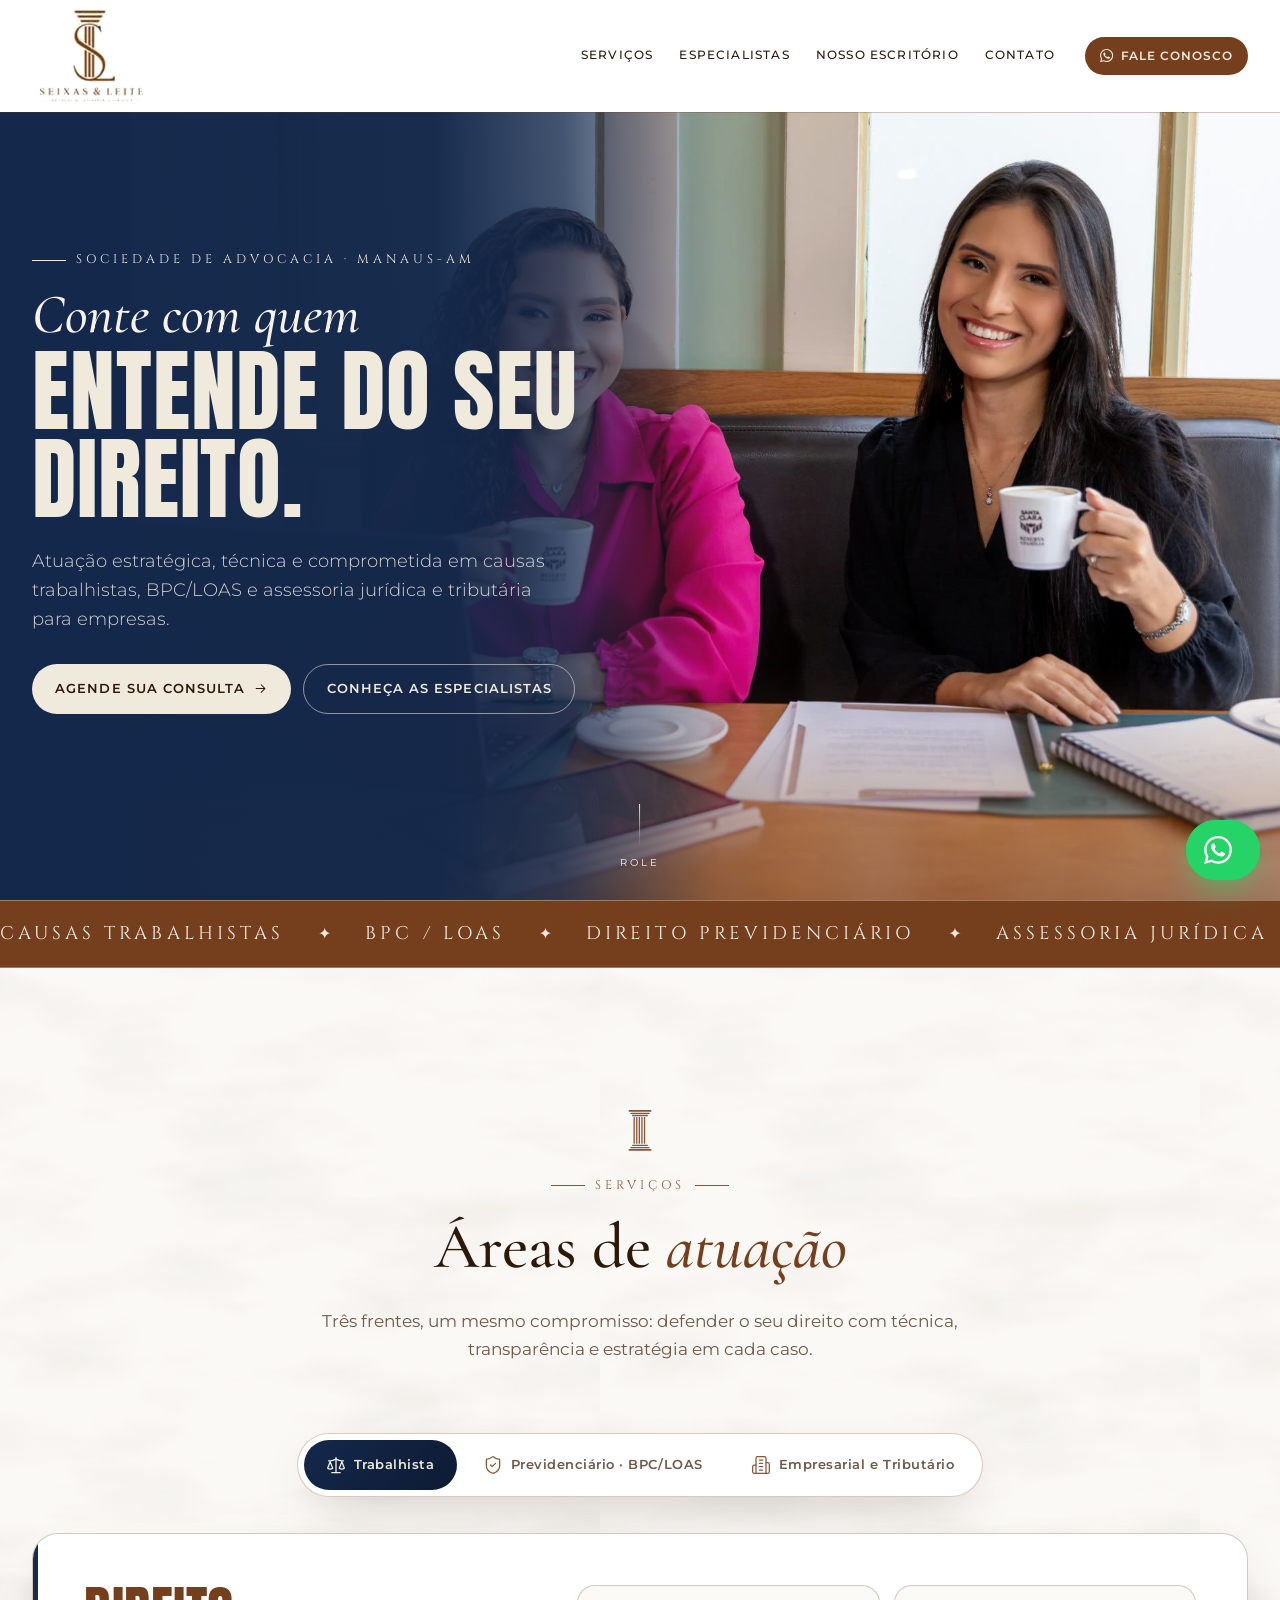
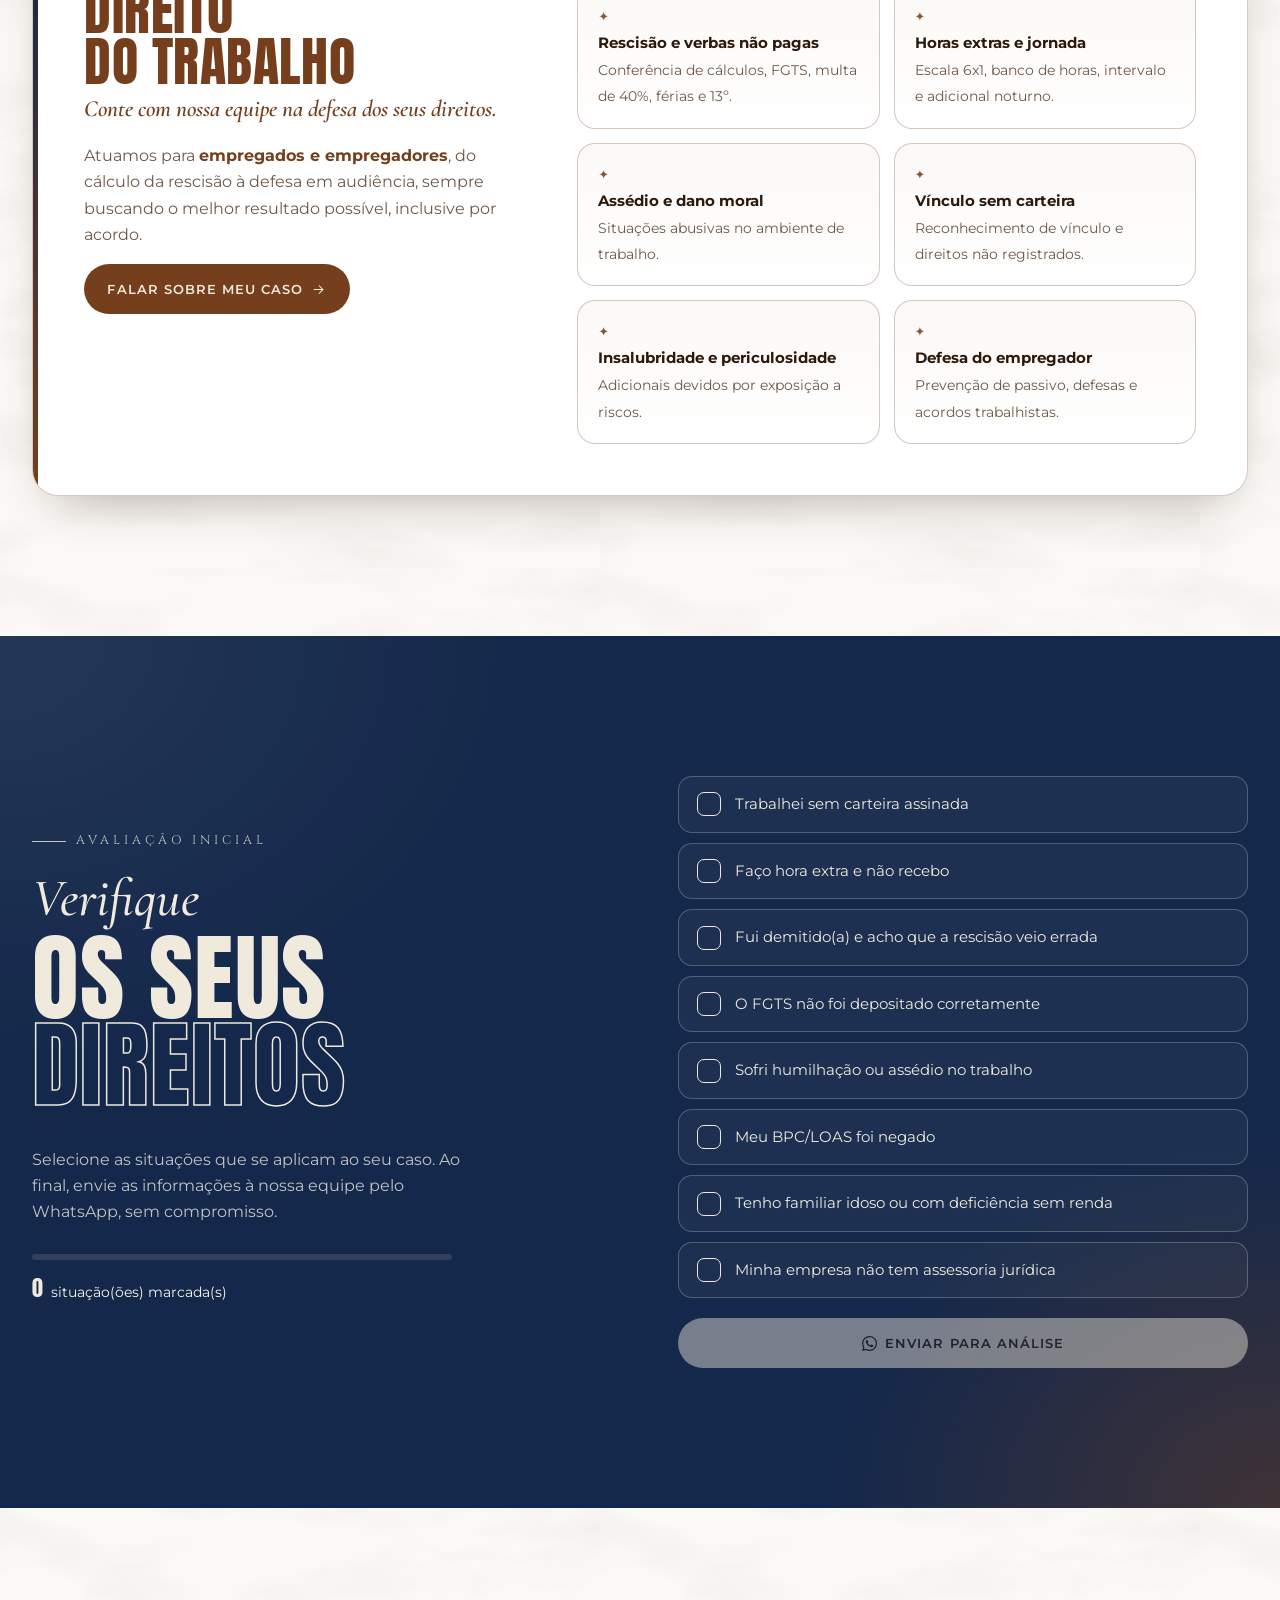
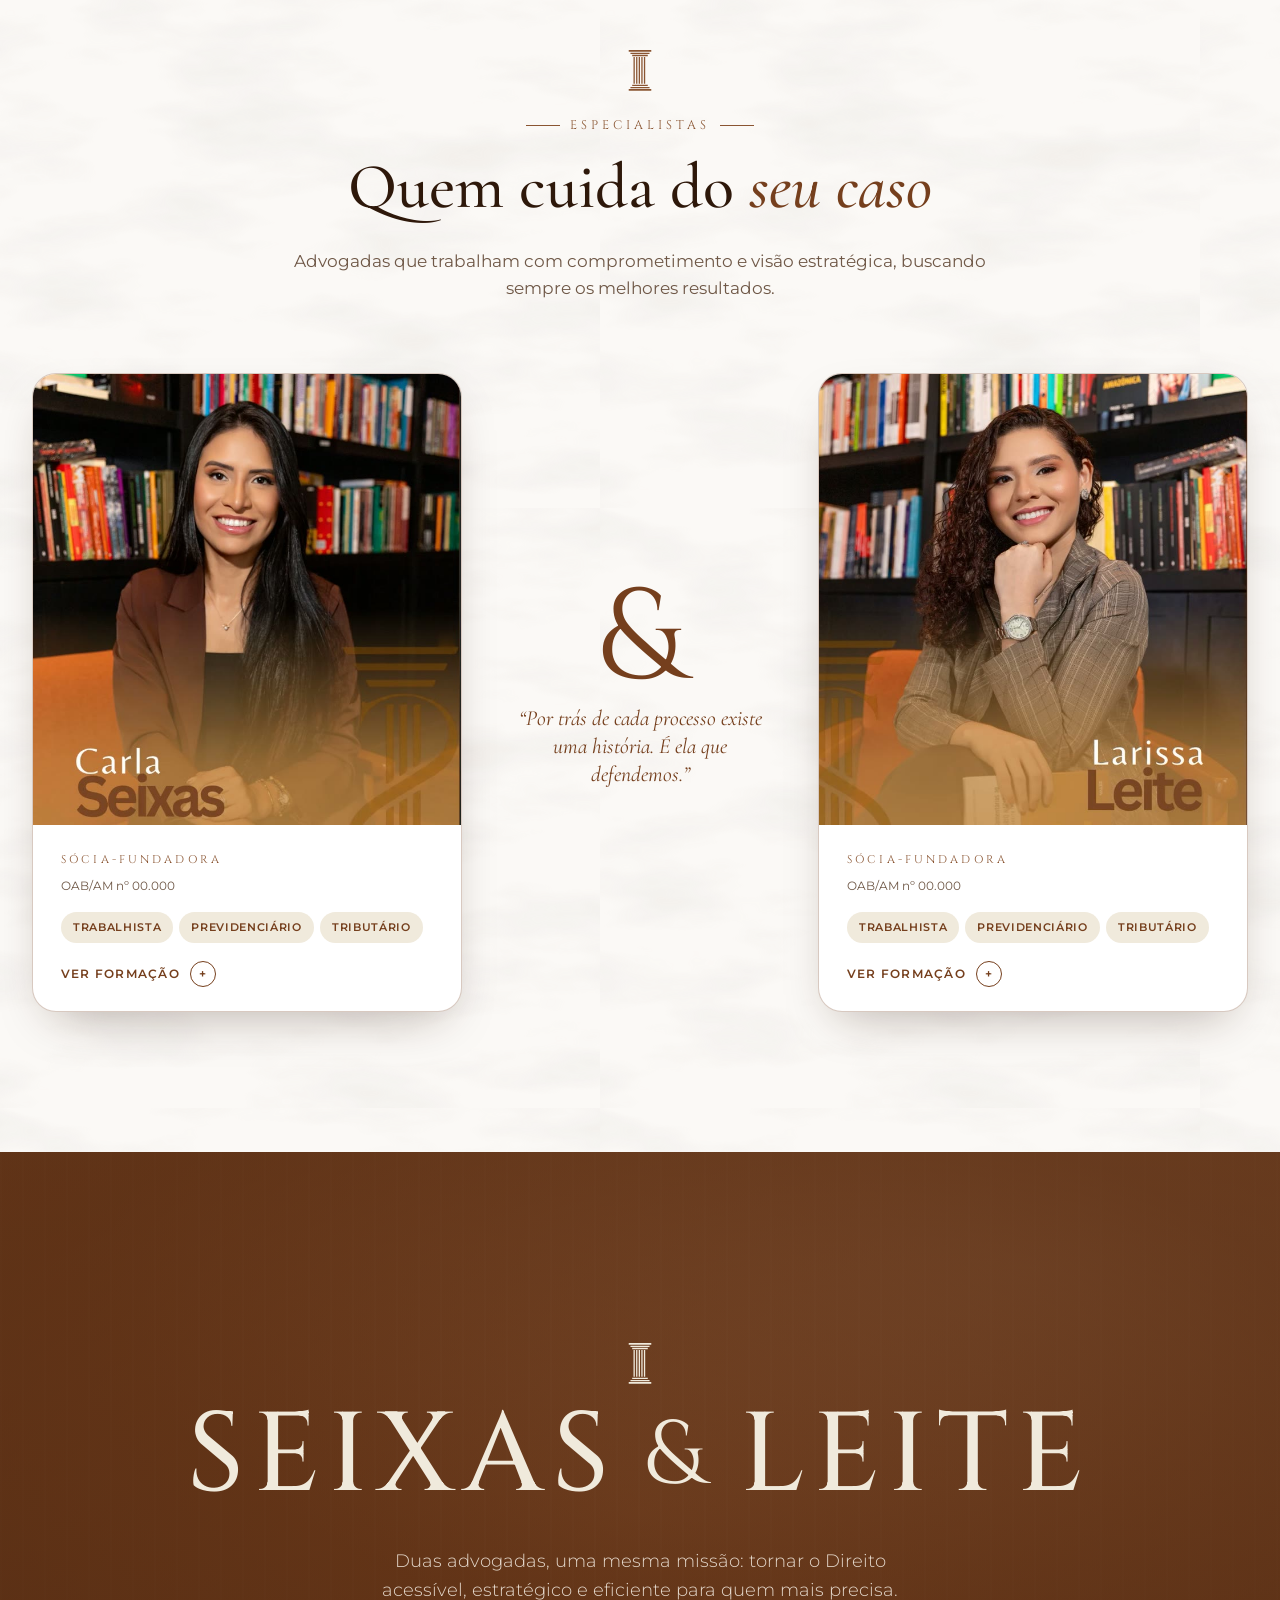
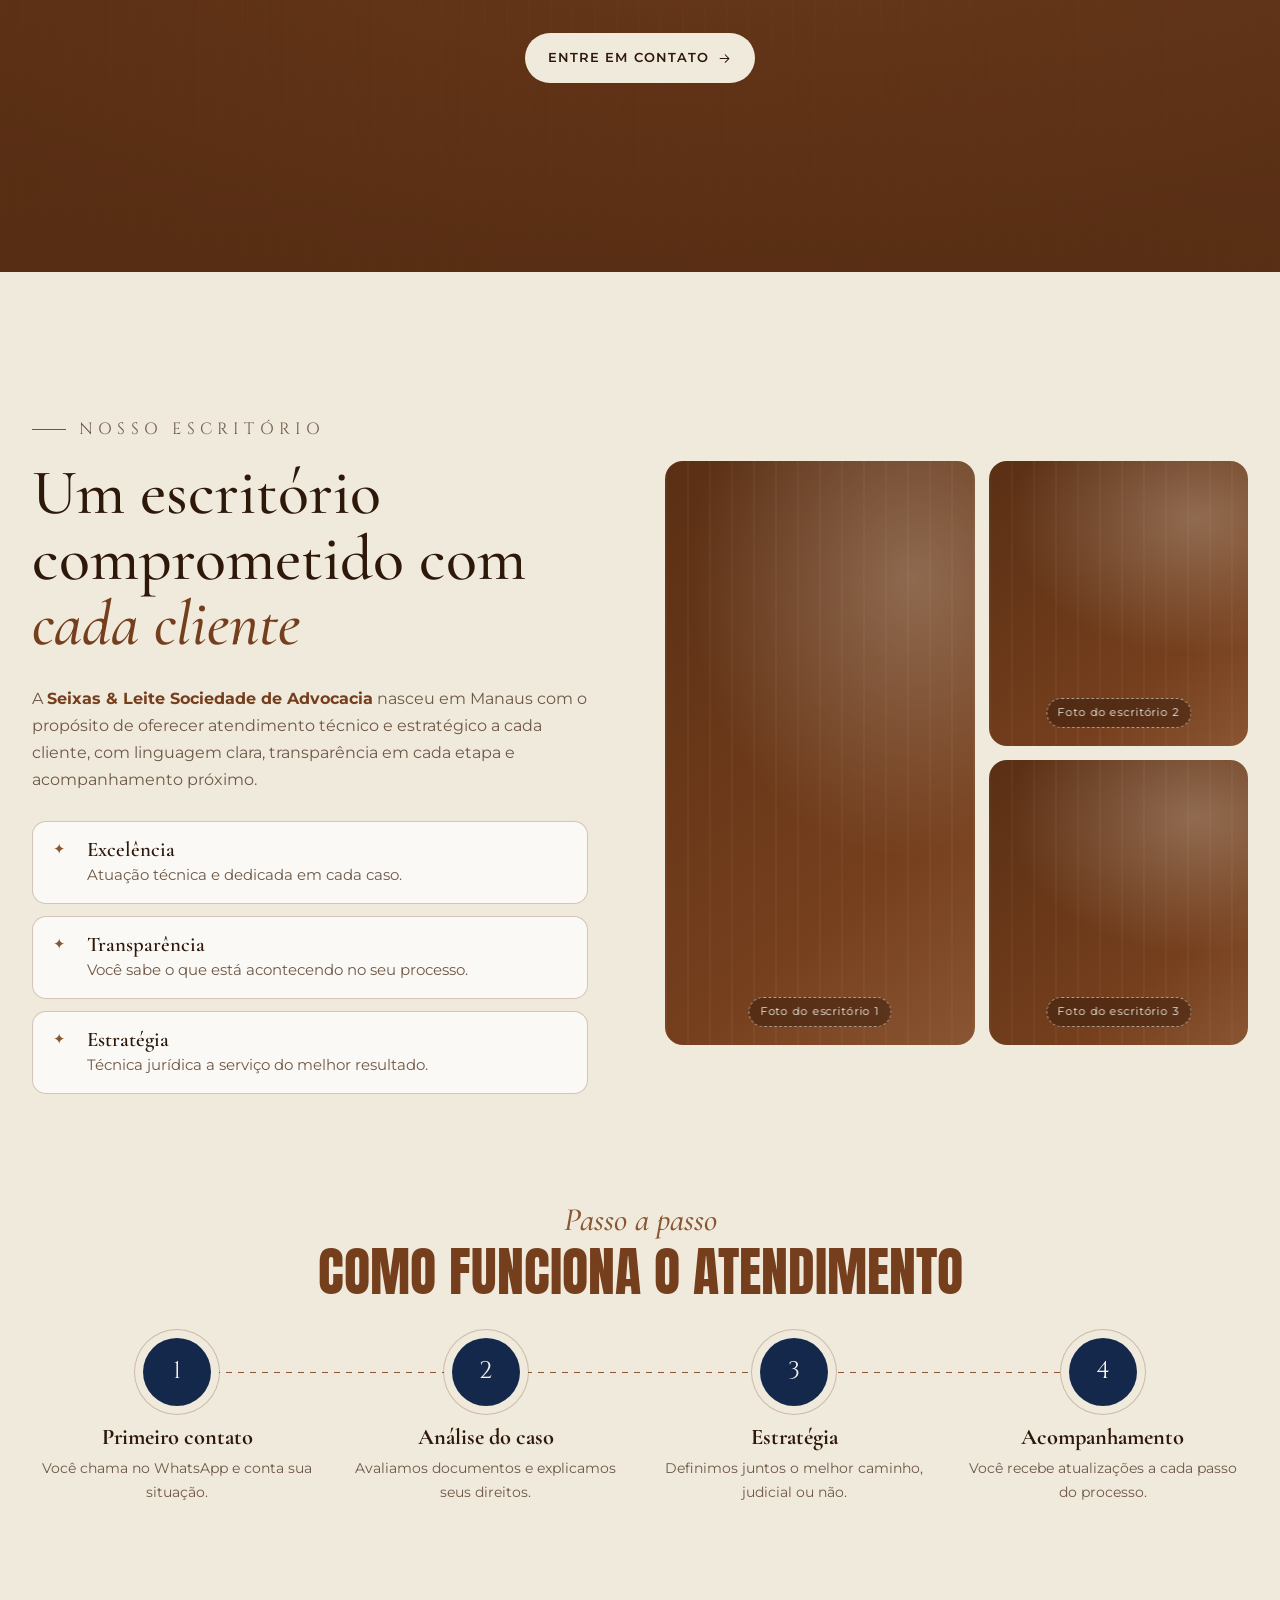
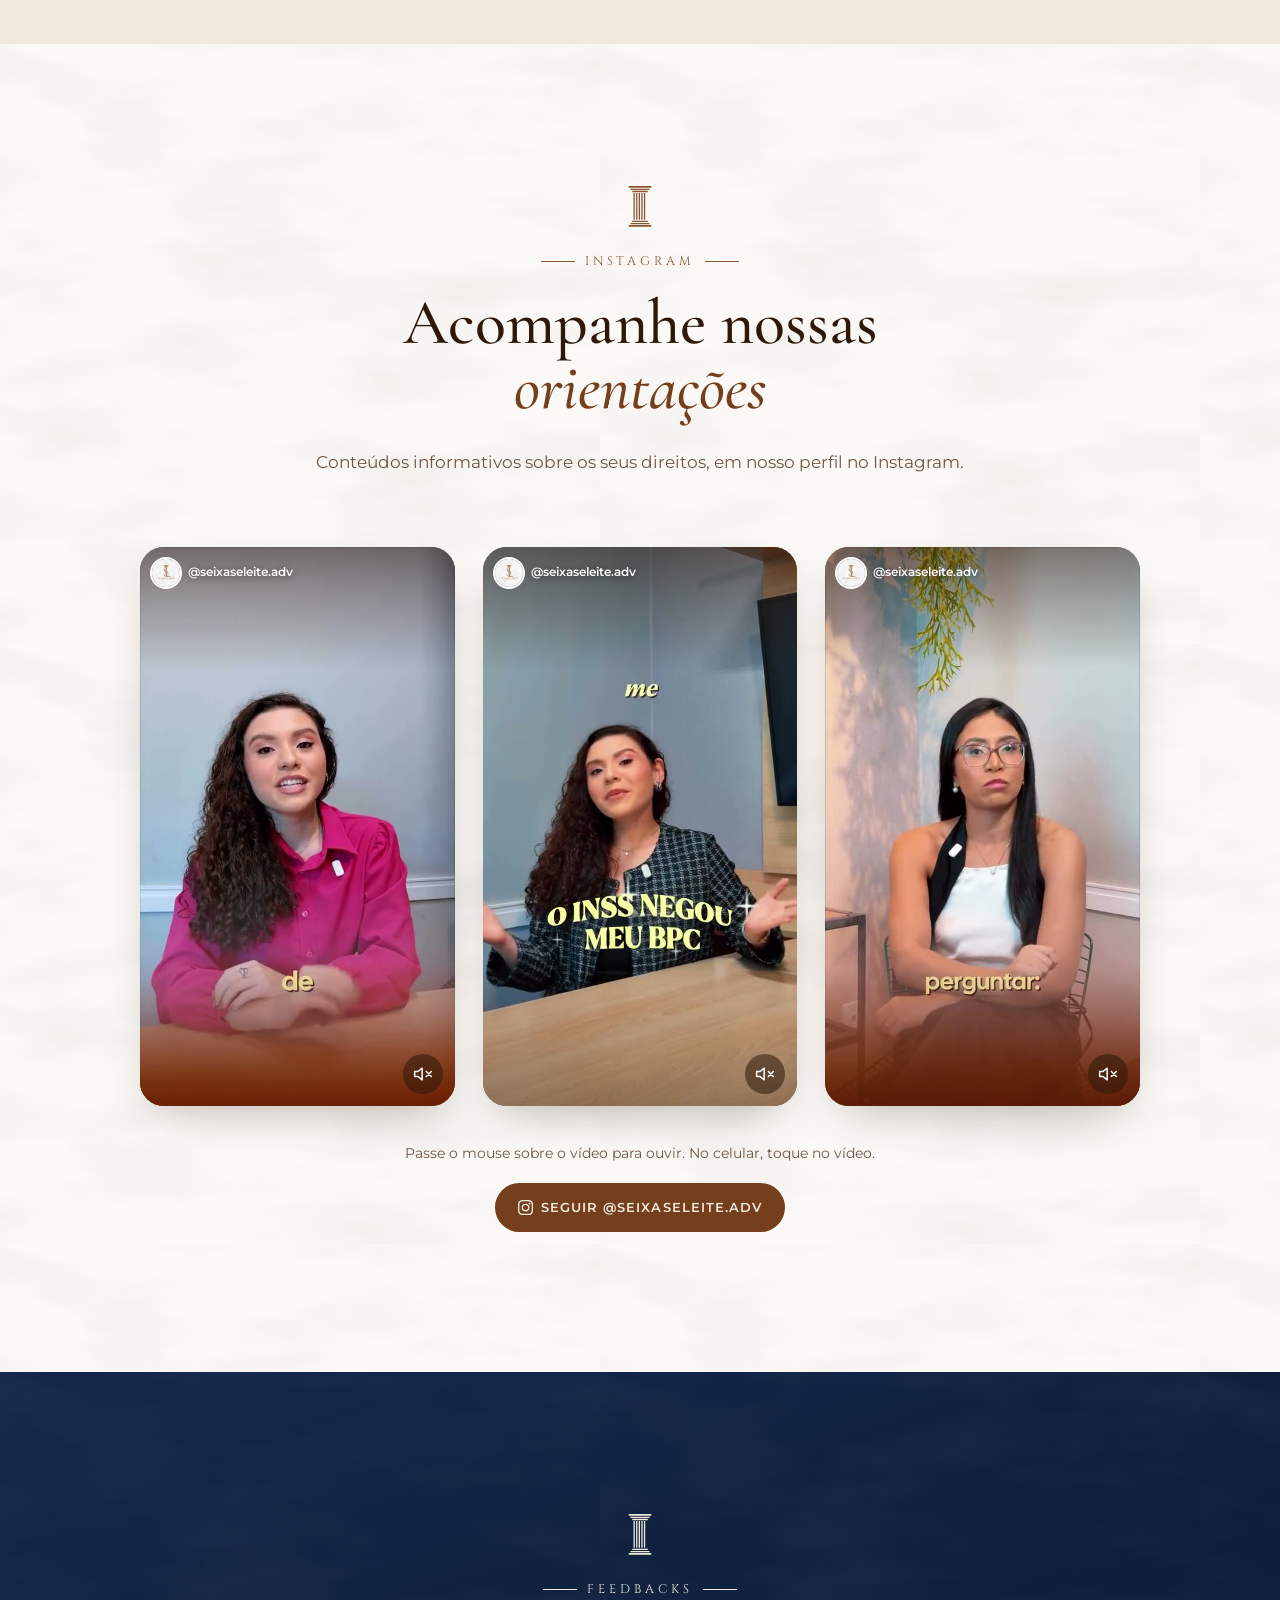
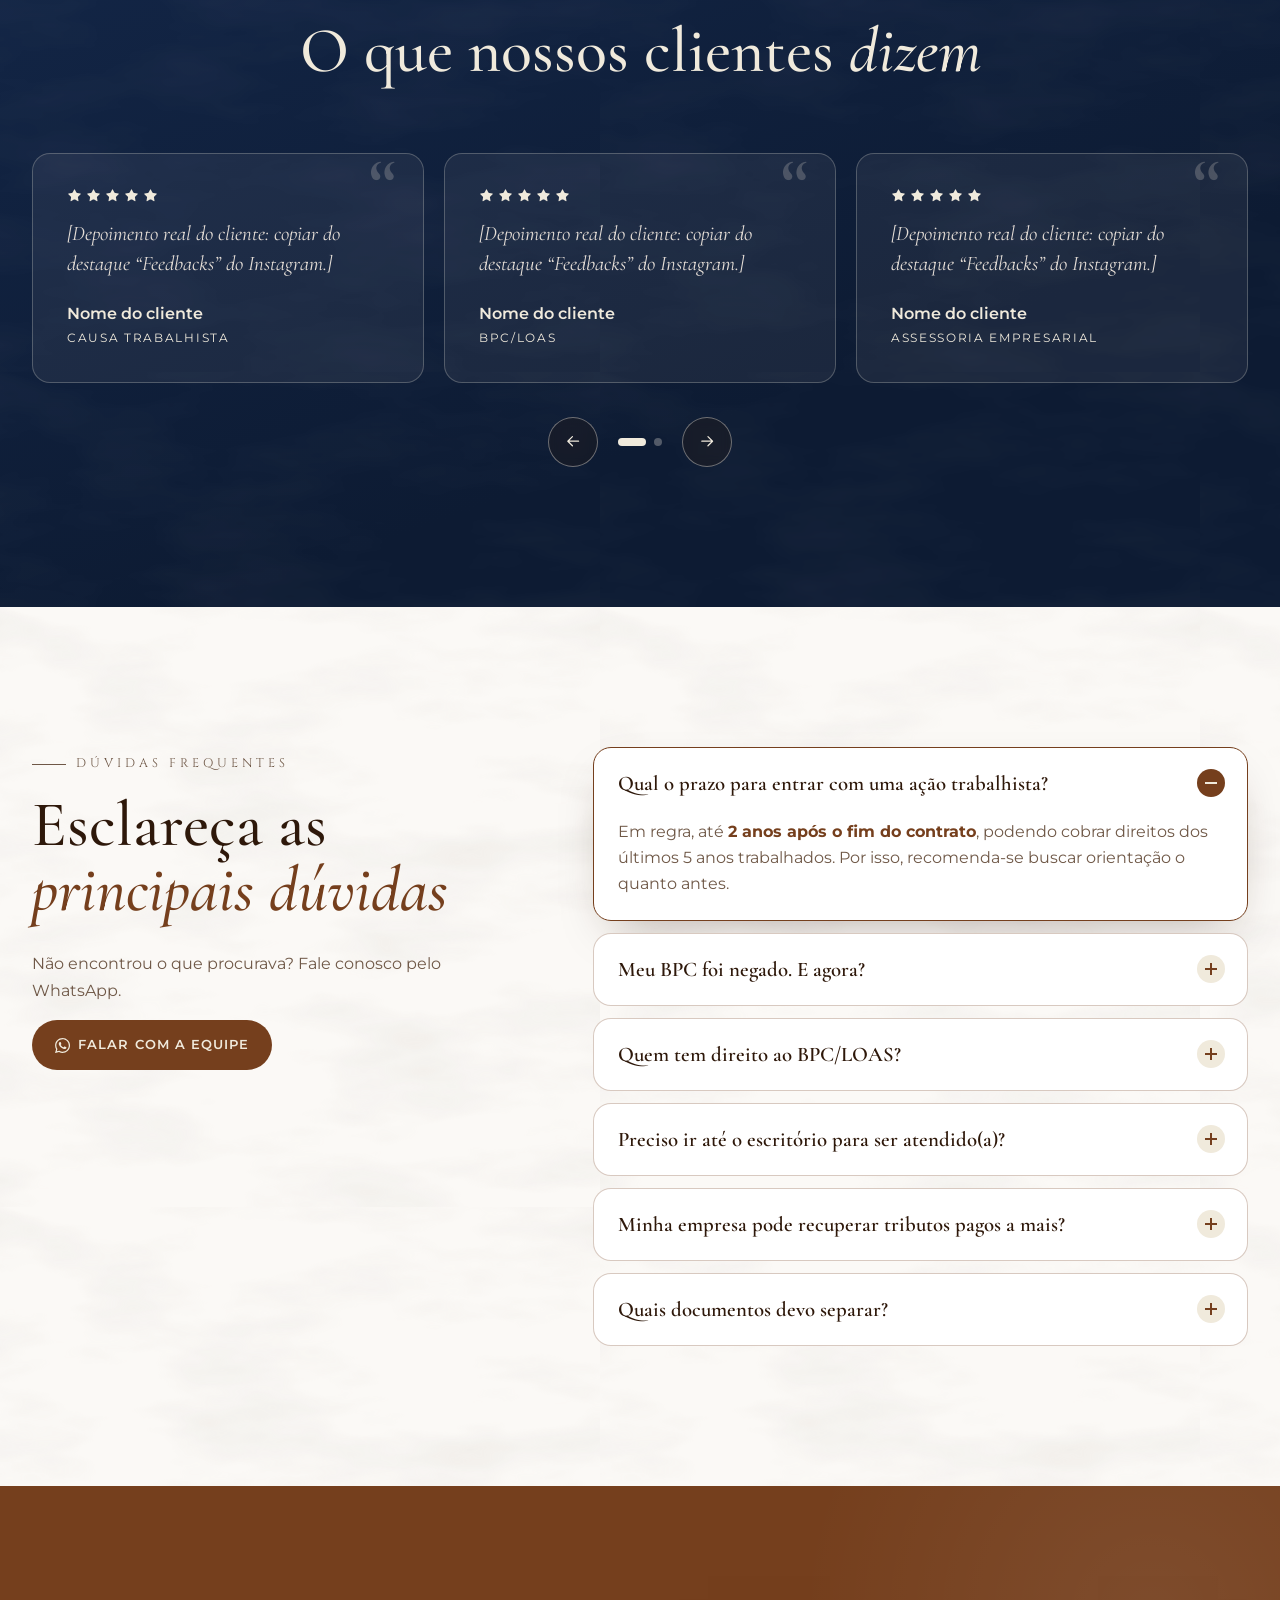
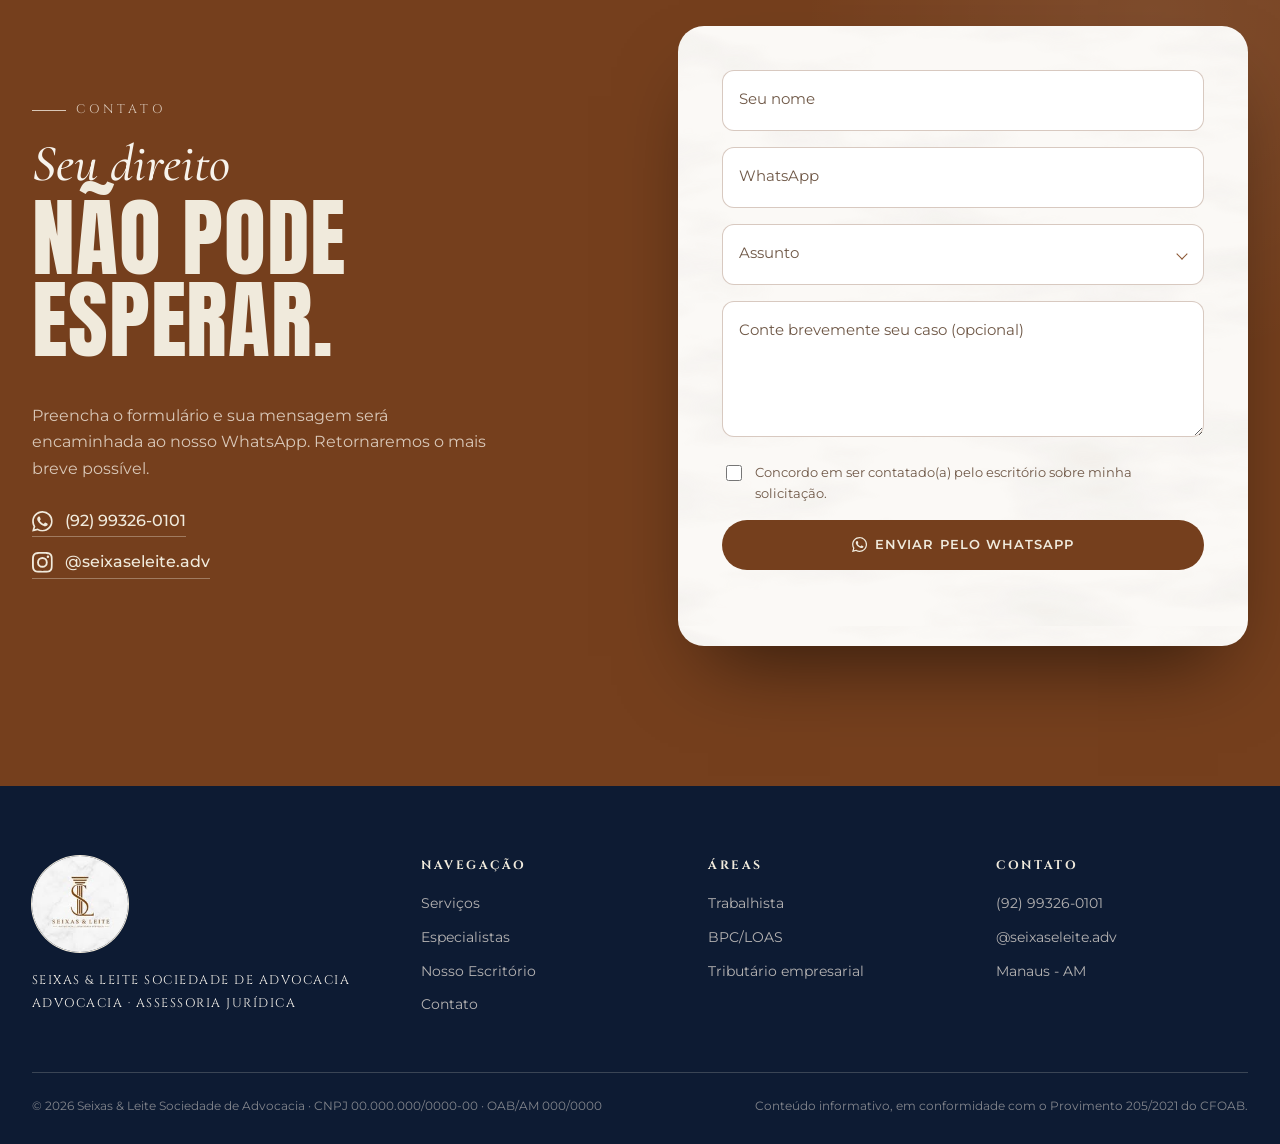
==== index.html @ db057332 "Troca termos de atendimento humanizado por foco estratégico Co-Authored-By: Claude Opus 5.5 <noreply" ====
<!doctype html>
<html lang="pt-BR">
<head>
  <meta charset="utf-8">
  <meta name="viewport" content="width=device-width, initial-scale=1">
  <title>Seixas &amp; Leite | Sociedade de Advocacia em Manaus</title>
  <meta name="description" content="Seixas & Leite Sociedade de Advocacia, em Manaus-AM. Causas trabalhistas, BPC/LOAS (Direito Previdenciário) e assessoria jurídica e tributária para empresas.">
  <meta name="theme-color" content="#14284B">
  <link rel="icon" href="assets/img/logo.png">

  <meta property="og:title" content="Seixas & Leite | Sociedade de Advocacia">
  <meta property="og:description" content="Conte com quem entende do seu direito. Trabalhista, BPC/LOAS e Tributário empresarial em Manaus-AM.">
  <meta property="og:image" content="assets/img/logo.png">

  <link rel="preconnect" href="https://fonts.googleapis.com">
  <link rel="preconnect" href="https://fonts.gstatic.com" crossorigin>
  <link href="https://fonts.googleapis.com/css2?family=Anton&family=Cinzel:wght@400;500;600;700&family=Cormorant+Garamond:ital,wght@0,400;0,500;0,600;0,700;1,500&family=Montserrat:wght@300;400;500;600;700&display=swap" rel="stylesheet">
  <link rel="stylesheet" href="css/style.css?v=20261108j">
</head>
<body>


  <!-- Coluna clássica reutilizável (ornamento da marca) -->
  <svg width="0" height="0" style="position:absolute" aria-hidden="true">
    <symbol id="column" viewBox="0 0 60 100">
      <path fill="currentColor" d="M4 4h52v4H4zM8 10h44v3H8zM12 15h36v3H12zM15 20h3v62h-3zM21 20h3v62h-3zM27 20h3v62h-3zM33 20h3v62h-3zM39 20h3v62h-3zM12 84h36v3H12zM8 89h44v3H8zM4 94h52v4H4z"/>
    </symbol>
    <symbol id="ico-wpp" viewBox="0 0 24 24">
      <path fill="currentColor" d="M17.47 14.38c-.3-.15-1.76-.87-2.03-.97-.27-.1-.47-.15-.67.15-.2.3-.77.97-.94 1.17-.17.2-.35.22-.64.07-.3-.15-1.25-.46-2.39-1.47-.88-.79-1.48-1.76-1.65-2.06-.17-.3-.02-.46.13-.6.13-.13.3-.35.45-.52.15-.17.2-.3.3-.5.1-.2.05-.37-.03-.52-.07-.15-.67-1.61-.92-2.2-.24-.58-.49-.5-.67-.51h-.57c-.2 0-.52.07-.79.37-.27.3-1.04 1.02-1.04 2.48s1.07 2.88 1.21 3.08c.15.2 2.1 3.2 5.08 4.49.71.31 1.26.49 1.69.62.71.23 1.36.2 1.87.12.57-.08 1.76-.72 2.01-1.41.25-.7.25-1.29.17-1.41-.07-.13-.27-.2-.57-.35zM12.04 21.8h-.01a9.87 9.87 0 0 1-5.03-1.38l-.36-.21-3.74.98 1-3.65-.24-.37a9.86 9.86 0 0 1-1.51-5.26c0-5.45 4.44-9.88 9.9-9.88 2.64 0 5.12 1.03 6.99 2.9a9.82 9.82 0 0 1 2.89 6.99c0 5.45-4.44 9.88-9.89 9.88zm8.41-18.3A11.81 11.81 0 0 0 12.04 0C5.5 0 .16 5.34.16 11.9c0 2.1.55 4.14 1.59 5.95L.06 24l6.3-1.65a11.88 11.88 0 0 0 5.68 1.45h.01c6.55 0 11.89-5.34 11.89-11.9 0-3.18-1.24-6.17-3.49-8.41z"/>
    </symbol>
    <symbol id="ico-ig" viewBox="0 0 24 24">
      <path fill="currentColor" d="M12 2.16c3.2 0 3.58.01 4.85.07 1.17.05 1.8.25 2.23.41.56.22.96.48 1.38.9.42.42.68.82.9 1.38.16.42.36 1.06.41 2.23.06 1.27.07 1.65.07 4.85s-.01 3.58-.07 4.85c-.05 1.17-.25 1.8-.41 2.23-.22.56-.48.96-.9 1.38-.42.42-.82.68-1.38.9-.42.16-1.06.36-2.23.41-1.27.06-1.65.07-4.85.07s-3.58-.01-4.85-.07c-1.17-.05-1.8-.25-2.23-.41a3.72 3.72 0 0 1-1.38-.9 3.72 3.72 0 0 1-.9-1.38c-.16-.42-.36-1.06-.41-2.23C2.17 15.58 2.16 15.2 2.16 12s.01-3.58.07-4.85c.05-1.17.25-1.8.41-2.23.22-.56.48-.96.9-1.38.42-.42.82-.68 1.38-.9.42-.16 1.06-.36 2.23-.41C8.42 2.17 8.8 2.16 12 2.16M12 0C8.74 0 8.33.01 7.05.07 5.78.13 4.9.33 4.14.63c-.79.3-1.46.72-2.13 1.38A5.88 5.88 0 0 0 .63 4.14C.33 4.9.13 5.78.07 7.05.01 8.33 0 8.74 0 12s.01 3.67.07 4.95c.06 1.27.26 2.15.56 2.91.3.79.72 1.46 1.38 2.13a5.88 5.88 0 0 0 2.13 1.38c.76.3 1.64.5 2.91.56C8.33 23.99 8.74 24 12 24s3.67-.01 4.95-.07c1.27-.06 2.15-.26 2.91-.56a5.88 5.88 0 0 0 2.13-1.38 5.88 5.88 0 0 0 1.38-2.13c.3-.76.5-1.64.56-2.91.06-1.28.07-1.69.07-4.95s-.01-3.67-.07-4.95c-.06-1.27-.26-2.15-.56-2.91a5.88 5.88 0 0 0-1.38-2.13A5.88 5.88 0 0 0 19.86.63C19.1.33 18.22.13 16.95.07 15.67.01 15.26 0 12 0zm0 5.84a6.16 6.16 0 1 0 0 12.32 6.16 6.16 0 0 0 0-12.32zM12 16a4 4 0 1 1 0-8 4 4 0 0 1 0 8zm6.4-11.85a1.44 1.44 0 1 0 0 2.88 1.44 1.44 0 0 0 0-2.88z"/>
    </symbol>
    <symbol id="ico-arrow" viewBox="0 0 24 24">
      <path fill="none" stroke="currentColor" stroke-width="1.6" stroke-linecap="round" stroke-linejoin="round" d="M5 12h14M13 6l6 6-6 6"/>
    </symbol>
    <!-- Ícones de linha (traço fino, mesma família) -->
    <symbol id="ico-scale" viewBox="0 0 24 24">
      <g fill="none" stroke="currentColor" stroke-width="1.5" stroke-linecap="round" stroke-linejoin="round">
        <path d="m16 16 3-8 3 8c-.87.65-1.92 1-3 1s-2.13-.35-3-1Z"/><path d="m2 16 3-8 3 8c-.87.65-1.92 1-3 1s-2.13-.35-3-1Z"/><path d="M7 21h10M12 3v18M3 7h2c2 0 5-1 7-2 2 1 5 2 7 2h2"/>
      </g>
    </symbol>
    <symbol id="ico-shield" viewBox="0 0 24 24">
      <g fill="none" stroke="currentColor" stroke-width="1.5" stroke-linecap="round" stroke-linejoin="round">
        <path d="M20 13c0 5-3.5 7.5-7.66 8.95a1 1 0 0 1-.67-.01C7.5 20.5 4 18 4 13V6a1 1 0 0 1 1-1c2 0 4.5-1.2 6.24-2.72a1.17 1.17 0 0 1 1.52 0C14.51 3.81 17 5 19 5a1 1 0 0 1 1 1z"/><path d="m9 12 2 2 4-4"/>
      </g>
    </symbol>
    <symbol id="ico-building" viewBox="0 0 24 24">
      <g fill="none" stroke="currentColor" stroke-width="1.5" stroke-linecap="round" stroke-linejoin="round">
        <path d="M6 22V4a2 2 0 0 1 2-2h8a2 2 0 0 1 2 2v18Z"/><path d="M6 12H4a2 2 0 0 0-2 2v6a2 2 0 0 0 2 2h2M18 9h2a2 2 0 0 1 2 2v9a2 2 0 0 1-2 2h-2M10 6h4M10 10h4M10 14h4M10 18h4"/>
      </g>
    </symbol>
    <symbol id="ico-pin" viewBox="0 0 24 24">
      <g fill="none" stroke="currentColor" stroke-width="1.5" stroke-linecap="round" stroke-linejoin="round">
        <path d="M20 10c0 5-5.54 10.19-7.4 11.8a1 1 0 0 1-1.2 0C9.54 20.19 4 15 4 10a8 8 0 0 1 16 0"/><circle cx="12" cy="10" r="3"/>
      </g>
    </symbol>
    <symbol id="ico-sound" viewBox="0 0 24 24">
      <g fill="none" stroke="currentColor" stroke-width="1.8" stroke-linecap="round" stroke-linejoin="round">
        <path d="M11 5 6 9H2v6h4l5 4z"/><path d="M15.5 8.5a5 5 0 0 1 0 7M19 5a10 10 0 0 1 0 14"/>
      </g>
    </symbol>
    <symbol id="ico-mute" viewBox="0 0 24 24">
      <g fill="none" stroke="currentColor" stroke-width="1.8" stroke-linecap="round" stroke-linejoin="round">
        <path d="M11 5 6 9H2v6h4l5 4z"/><path d="m22 9-6 6M16 9l6 6"/>
      </g>
    </symbol>
    <symbol id="ico-star" viewBox="0 0 24 24">
      <path fill="currentColor" d="M11.53 2.3a.53.53 0 0 1 .95 0l2.31 4.68a2.12 2.12 0 0 0 1.6 1.16l5.16.76a.53.53 0 0 1 .3.9l-3.74 3.64a2.12 2.12 0 0 0-.61 1.88l.88 5.14a.53.53 0 0 1-.77.56l-4.62-2.43a2.12 2.12 0 0 0-1.97 0L6.4 21.01a.53.53 0 0 1-.77-.56l.88-5.14a2.12 2.12 0 0 0-.61-1.88L2.16 9.8a.53.53 0 0 1 .3-.91l5.16-.75a2.12 2.12 0 0 0 1.6-1.16z"/>
    </symbol>
  </svg>

  <!-- ================= HEADER ================= -->
  <header class="header" id="topo">
    <div class="header__inner container">
      <a href="#inicio" class="brand" aria-label="Seixas & Leite - início">
        <img src="assets/img/logo-topo.png" alt="Seixas &amp; Leite Advocacia" class="brand__logo" width="400" height="345">
      </a>

      <nav class="nav" aria-label="Menu principal">
        <ul class="nav__list">
          <li><a href="#servicos" class="nav__link">Serviços</a></li>
          <li><a href="#especialistas" class="nav__link">Especialistas</a></li>
          <li><a href="#escritorio" class="nav__link">Nosso Escritório</a></li>
          <li><a href="#contato" class="nav__link">Contato</a></li>
        </ul>
        <a href="https://wa.me/5592993260101?text=Ol%C3%A1!%20Vim%20pelo%20site%20e%20gostaria%20de%20uma%20orienta%C3%A7%C3%A3o." target="_blank" rel="noopener" class="btn btn--coffee btn--sm nav__cta">
          <svg class="ico"><use href="#ico-wpp"/></svg> Fale conosco
        </a>
      </nav>

      <button class="burger" aria-label="Abrir menu" aria-expanded="false" aria-controls="menu-mobile">
        <span></span><span></span><span></span>
      </button>
    </div>
  </header>

  <!-- Menu mobile em tela cheia -->
  <div class="menu-mobile" id="menu-mobile" aria-hidden="true">
    <svg class="menu-mobile__column"><use href="#column"/></svg>
    <ul>
      <li><a href="#servicos">Serviços</a></li>
      <li><a href="#especialistas">Especialistas</a></li>
      <li><a href="#escritorio">Nosso Escritório</a></li>
      <li><a href="#contato">Contato</a></li>
    </ul>
    <a href="https://wa.me/5592993260101" target="_blank" rel="noopener" class="btn btn--light">
      <svg class="ico"><use href="#ico-wpp"/></svg> Falar no WhatsApp
    </a>
    <p class="menu-mobile__foot"><svg class="ico"><use href="#ico-pin"/></svg> Manaus - AM · @seixaseleite.adv</p>
  </div>

  <main>

    <!-- ================= HERO / BANNER ================= -->
    <section class="hero" id="inicio" aria-label="Destaques">
      <div class="hero__slides">

        <!-- Banner único: as sócias -->
        <article class="slide is-active" data-theme="coffee">
          <figure class="slide__media slot" data-label="Banner · Foto das duas sócias (1920×1080)">
            <img src="assets/img/banner-socias.jpg" alt="Carla Seixas e Larissa Leite, sócias do escritório">
          </figure>
          <div class="slide__content container">
            <p class="eyebrow">Sociedade de Advocacia · Manaus-AM</p>
            <h1 class="slide__title">
              <span class="t-serif">Conte com quem</span>
              <span class="t-impact">entende do seu</span>
              <span class="t-impact">direito.</span>
            </h1>
            <p class="slide__text">Atuação estratégica, técnica e comprometida em causas trabalhistas, BPC/LOAS e assessoria jurídica e tributária para empresas.</p>
            <div class="slide__actions">
              <a href="#contato" class="btn btn--light">Agende sua consulta <svg class="ico"><use href="#ico-arrow"/></svg></a>
              <a href="#especialistas" class="btn btn--ghost">Conheça as especialistas</a>
            </div>
          </div>
        </article>
      </div>

      <a href="#marquee" class="hero__scroll" aria-label="Rolar para baixo"><span></span>Role</a>
    </section>

    <!-- Faixa animada -->
    <div class="marquee" id="marquee" aria-hidden="true">
      <div class="marquee__track">
        <span>Causas Trabalhistas</span><i>✦</i><span>BPC / LOAS</span><i>✦</i><span>Direito Previdenciário</span><i>✦</i><span>Assessoria Jurídica</span><i>✦</i><span>Tributário Empresarial</span><i>✦</i><span>Zona Franca de Manaus</span><i>✦</i>
        <span>Causas Trabalhistas</span><i>✦</i><span>BPC / LOAS</span><i>✦</i><span>Direito Previdenciário</span><i>✦</i><span>Assessoria Jurídica</span><i>✦</i><span>Tributário Empresarial</span><i>✦</i><span>Zona Franca de Manaus</span><i>✦</i>
      </div>
    </div>

    <!-- ================= SERVIÇOS ================= -->
    <section class="section services marble" id="servicos">
      <div class="container">
        <header class="section__head reveal">
          <svg class="column-icon"><use href="#column"/></svg>
          <p class="eyebrow eyebrow--dark">Serviços</p>
          <h2 class="section__title">Áreas de <em>atuação</em></h2>
          <p class="section__lead">Três frentes, um mesmo compromisso: defender o seu direito com técnica, transparência e estratégia em cada caso.</p>
        </header>

        <div class="tabs reveal" data-tabs>
          <div class="tabs__list" role="tablist">
            <button class="tab is-active" role="tab" aria-selected="true" aria-controls="tab-trab" id="t-trab">
              <svg class="tab__icon"><use href="#ico-scale"/></svg><span>Trabalhista</span>
            </button>
            <button class="tab" role="tab" aria-selected="false" aria-controls="tab-prev" id="t-prev">
              <svg class="tab__icon"><use href="#ico-shield"/></svg><span>Previdenciário · BPC/LOAS</span>
            </button>
            <button class="tab" role="tab" aria-selected="false" aria-controls="tab-trib" id="t-trib">
              <svg class="tab__icon"><use href="#ico-building"/></svg><span>Empresarial e Tributário</span>
            </button>
            <span class="tabs__ink" aria-hidden="true"></span>
          </div>

          <div class="tab-panel is-active" role="tabpanel" id="tab-trab" aria-labelledby="t-trab">
            <div class="panel">
              <div class="panel__intro">
                <h3><span class="t-impact">Direito</span> <span class="t-impact t-impact--coffee">do Trabalho</span></h3>
                <p class="panel__tagline">Conte com nossa equipe na defesa dos seus direitos.</p>
                <p>Atuamos para <strong>empregados e empregadores</strong>, do cálculo da rescisão à defesa em audiência, sempre buscando o melhor resultado possível, inclusive por acordo.</p>
                <a href="https://wa.me/5592993260101?text=Ol%C3%A1!%20Preciso%20de%20orienta%C3%A7%C3%A3o%20sobre%20uma%20quest%C3%A3o%20trabalhista." target="_blank" rel="noopener" class="btn btn--coffee">Falar sobre meu caso <svg class="ico"><use href="#ico-arrow"/></svg></a>
              </div>
              <ul class="panel__grid">
                <li class="card-mini"><b>Rescisão e verbas não pagas</b><span>Conferência de cálculos, FGTS, multa de 40%, férias e 13º.</span></li>
                <li class="card-mini"><b>Horas extras e jornada</b><span>Escala 6x1, banco de horas, intervalo e adicional noturno.</span></li>
                <li class="card-mini"><b>Assédio e dano moral</b><span>Situações abusivas no ambiente de trabalho.</span></li>
                <li class="card-mini"><b>Vínculo sem carteira</b><span>Reconhecimento de vínculo e direitos não registrados.</span></li>
                <li class="card-mini"><b>Insalubridade e periculosidade</b><span>Adicionais devidos por exposição a riscos.</span></li>
                <li class="card-mini"><b>Defesa do empregador</b><span>Prevenção de passivo, defesas e acordos trabalhistas.</span></li>
              </ul>
            </div>
          </div>

          <div class="tab-panel" role="tabpanel" id="tab-prev" aria-labelledby="t-prev" hidden>
            <div class="panel">
              <div class="panel__intro">
                <h3><span class="t-serif-lg">4 mitos</span> <span class="t-serif-lg t-serif-lg--coffee">sobre o BPC</span></h3>
                <p class="panel__tagline">Benefício negado pode ser revisto.</p>
                <p>O <strong>BPC/LOAS</strong> garante um salário mínimo mensal à pessoa idosa (65+) ou com deficiência em situação de vulnerabilidade. Cuidamos do pedido, do recurso e da ação judicial.</p>
                <a href="https://wa.me/5592993260101?text=Ol%C3%A1!%20Gostaria%20de%20saber%20se%20tenho%20direito%20ao%20BPC%2FLOAS." target="_blank" rel="noopener" class="btn btn--coffee">Verificar direito ao BPC <svg class="ico"><use href="#ico-arrow"/></svg></a>
              </div>
              <ul class="panel__grid">
                <li class="card-mini"><b>Mito: “precisa ter contribuído”</b><span>Não. O BPC é assistencial e não exige contribuição ao INSS.</span></li>
                <li class="card-mini"><b>Mito: “quem trabalha na família perde”</b><span>A renda é analisada caso a caso, com despesas e realidade da casa.</span></li>
                <li class="card-mini"><b>Mito: “negado é para sempre”</b><span>Cabe recurso administrativo e ação judicial.</span></li>
                <li class="card-mini"><b>Mito: “só para quem não anda”</b><span>Diversas deficiências e doenças de longo prazo podem dar direito.</span></li>
                <li class="card-mini"><b>BPC para crianças</b><span>Crianças com deficiência ou autismo (TEA) também podem receber.</span></li>
                <li class="card-mini"><b>Revisões e cortes</b><span>Defesa quando o benefício é suspenso ou cancelado.</span></li>
              </ul>
            </div>
          </div>

          <div class="tab-panel" role="tabpanel" id="tab-trib" aria-labelledby="t-trib" hidden>
            <div class="panel">
              <div class="panel__intro">
                <h3><span class="t-impact">Assessoria</span> <span class="t-impact t-impact--coffee">para empresas</span></h3>
                <p class="panel__tagline">Soluções jurídicas e tributárias para o seu negócio.</p>
                <p>Assessoria jurídica e tributária preventiva para empresas, com atenção especial às particularidades da <strong>Zona Franca de Manaus</strong>.</p>
                <a href="https://wa.me/5592993260101?text=Ol%C3%A1!%20Tenho%20uma%20empresa%20e%20gostaria%20de%20conhecer%20a%20assessoria%20jur%C3%ADdica%20e%20tribut%C3%A1ria." target="_blank" rel="noopener" class="btn btn--coffee">Assessoria para minha empresa <svg class="ico"><use href="#ico-arrow"/></svg></a>
              </div>
              <ul class="panel__grid">
                <li class="card-mini card-mini--wide"><b>Restituição de imposto</b><span>Análise e pedido de restituição de impostos pagos a mais ou indevidamente.</span></li>
                <li class="card-mini"><b>Recuperação de créditos</b><span>Revisão de tributos pagos a mais nos últimos 5 anos.</span></li>
                <li class="card-mini"><b>PIS/COFINS</b><span>Teses e exclusões aplicáveis, como os Temas 69 e 118 do STF.</span></li>
                <li class="card-mini"><b>Zona Franca de Manaus</b><span>Benefícios fiscais e isenções da ZFM.</span></li>
                <li class="card-mini"><b>Consultoria trabalhista empresarial</b><span>Contratos, rotinas de RH e prevenção de passivo.</span></li>
                <li class="card-mini"><b>Contratos</b><span>Elaboração e revisão de contratos empresariais.</span></li>
                <li class="card-mini"><b>Assessoria mensal</b><span>Acompanhamento jurídico contínuo da sua empresa.</span></li>
              </ul>
            </div>
          </div>
        </div>
      </div>
    </section>

    <!-- ================= CHECKLIST INTERATIVO ================= -->
    <section class="section checklist" id="checklist">
      <div class="container checklist__grid">
        <div class="checklist__head reveal">
          <p class="eyebrow">Avaliação inicial</p>
          <h2 class="checklist__title"><span class="t-serif">Verifique</span><span class="t-impact">os seus</span><span class="t-impact t-impact--outline">direitos</span></h2>
          <p>Selecione as situações que se aplicam ao seu caso. Ao final, envie as informações à nossa equipe pelo WhatsApp, sem compromisso.</p>
          <div class="meter" aria-live="polite">
            <div class="meter__bar"><span style="--p:0"></span></div>
            <p class="meter__text"><b data-count>0</b> situação(ões) marcada(s)</p>
          </div>
        </div>

        <form class="checklist__list reveal" data-checklist>
          <label class="check"><input type="checkbox" value="Trabalhei sem carteira assinada"><span class="check__box"></span><span>Trabalhei sem carteira assinada</span></label>
          <label class="check"><input type="checkbox" value="Faço hora extra e não recebo"><span class="check__box"></span><span>Faço hora extra e não recebo</span></label>
          <label class="check"><input type="checkbox" value="Fui demitido(a) e acho que a rescisão veio errada"><span class="check__box"></span><span>Fui demitido(a) e acho que a rescisão veio errada</span></label>
          <label class="check"><input type="checkbox" value="O FGTS não foi depositado corretamente"><span class="check__box"></span><span>O FGTS não foi depositado corretamente</span></label>
          <label class="check"><input type="checkbox" value="Sofri humilhação ou assédio no trabalho"><span class="check__box"></span><span>Sofri humilhação ou assédio no trabalho</span></label>
          <label class="check"><input type="checkbox" value="Meu BPC/LOAS foi negado"><span class="check__box"></span><span>Meu BPC/LOAS foi negado</span></label>
          <label class="check"><input type="checkbox" value="Tenho familiar idoso ou com deficiência sem renda"><span class="check__box"></span><span>Tenho familiar idoso ou com deficiência sem renda</span></label>
          <label class="check"><input type="checkbox" value="Minha empresa não tem assessoria jurídica"><span class="check__box"></span><span>Minha empresa não tem assessoria jurídica</span></label>
          <button type="submit" class="btn btn--light btn--block" disabled>
            <svg class="ico"><use href="#ico-wpp"/></svg> Enviar para análise
          </button>
        </form>
      </div>
    </section>

    <!-- ================= ESPECIALISTAS ================= -->
    <section class="section team marble" id="especialistas">
      <div class="container">
        <header class="section__head reveal">
          <svg class="column-icon"><use href="#column"/></svg>
          <p class="eyebrow eyebrow--dark">Especialistas</p>
          <h2 class="section__title">Quem cuida do <em>seu caso</em></h2>
          <p class="section__lead">Advogadas que trabalham com comprometimento e visão estratégica, buscando sempre os melhores resultados.</p>
        </header>

        <div class="team__grid">
          <article class="person reveal" tabindex="0">
            <figure class="person__photo slot" data-label="Foto Carla Seixas (900×1200)">
              <img src="assets/img/carla-seixas.jpg" alt="Dra. Carla Seixas">
            </figure>
            <div class="person__body">
              <p class="person__role">Sócia-fundadora</p>
              <h3 class="sr-only">Carla Seixas</h3>
              <p class="person__oab">OAB/AM nº 00.000</p>
              <ul class="person__tags">
                <li>Trabalhista</li><li>Previdenciário</li><li>Tributário</li>
              </ul>
              <div class="person__more">
                <ul class="person__list">
                  <li>Advogada</li>
                  <li>Pós-graduada em Advocacia Trabalhista e Previdenciária</li>
                  <li>Atuação estratégica em demandas trabalhistas, com condução de processos e atuação em audiências</li>
                  <li>Atuação em demandas previdenciárias com ênfase em benefícios assistenciais</li>
                  <li>Atuação em demandas tributárias na Zona Franca de Manaus, com foco na redução de encargos e aproveitamento de incentivos fiscais</li>
                </ul>
              </div>
              <button class="person__toggle" aria-expanded="false">Ver formação <span>+</span></button>
            </div>
          </article>

          <div class="team__quote reveal">
            <span class="team__amp">&amp;</span>
            <p>“Por trás de cada processo existe uma <em>história</em>. É ela que defendemos.”</p>
          </div>

          <article class="person reveal" tabindex="0">
            <figure class="person__photo slot" data-label="Foto Larissa Leite (900×1200)">
              <img src="assets/img/larissa-leite.jpg" alt="Dra. Larissa Leite">
            </figure>
            <div class="person__body">
              <p class="person__role">Sócia-fundadora</p>
              <h3 class="sr-only">Larissa Leite</h3>
              <p class="person__oab">OAB/AM nº 00.000</p>
              <ul class="person__tags">
                <li>Trabalhista</li><li>Previdenciário</li><li>Tributário</li>
              </ul>
              <div class="person__more">
                <ul class="person__list">
                  <li>Advogada</li>
                  <li>Pós-graduada em Direito do Trabalho, Tributário e Previdenciário</li>
                  <li>Atuação jurídica nas áreas trabalhistas, com foco na elaboração de peças processuais, realização de audiências e interposição de recursos</li>
                  <li>Atuação previdenciária especializada em BPC, prestando assessoria jurídica</li>
                  <li>Demandas tributárias de empresas da ZFM, com foco em planejamento, incentivos fiscais, execuções e recuperação de créditos</li>
                </ul>
              </div>
              <button class="person__toggle" aria-expanded="false">Ver formação <span>+</span></button>
            </div>
          </article>
        </div>
      </div>
    </section>

    <!-- ================= BANNER DAS SÓCIAS ================= -->
    <section class="duo" aria-label="As sócias">
      <figure class="duo__media slot" data-label="Banner das sócias · largura total (1920×900)">
        <img src="assets/img/banner-duo.jpg" alt="As sócias Carla Seixas e Larissa Leite no escritório">
      </figure>
      <div class="duo__content container reveal">
        <svg class="column-icon column-icon--light"><use href="#column"/></svg>
        <p class="duo__names"><span>Seixas</span><em>&amp;</em><span>Leite</span></p>
        <p class="duo__text">Duas advogadas, uma mesma missão: tornar o Direito acessível, estratégico e eficiente para quem mais precisa.</p>
        <a href="#contato" class="btn btn--light">Entre em contato <svg class="ico"><use href="#ico-arrow"/></svg></a>
      </div>
    </section>

    <!-- ================= NOSSO ESCRITÓRIO ================= -->
    <section class="section office" id="escritorio">
      <div class="container">
        <div class="office__grid">
          <div class="office__text reveal">
            <p class="eyebrow eyebrow--dark">Nosso Escritório</p>
            <h2 class="section__title section__title--left">Um escritório comprometido com <em>cada cliente</em></h2>
            <p>A <strong>Seixas &amp; Leite Sociedade de Advocacia</strong> nasceu em Manaus com o propósito de oferecer atendimento técnico e estratégico a cada cliente, com linguagem clara, transparência em cada etapa e acompanhamento próximo.</p>
            <ul class="values">
              <li><b>Excelência</b>Atuação técnica e dedicada em cada caso.</li>
              <li><b>Transparência</b>Você sabe o que está acontecendo no seu processo.</li>
              <li><b>Estratégia</b>Técnica jurídica a serviço do melhor resultado.</li>
            </ul>
          </div>

          <div class="office__gallery reveal">
            <figure class="slot g1" data-label="Foto do escritório 1"><img src="assets/img/escritorio-1.jpg" alt="Escritório Seixas & Leite"></figure>
            <figure class="slot g2" data-label="Foto do escritório 2"><img src="assets/img/escritorio-2.jpg" alt=""></figure>
            <figure class="slot g3" data-label="Foto do escritório 3"><img src="assets/img/escritorio-3.jpg" alt=""></figure>
          </div>
        </div>

        <!-- Como funciona -->
        <div class="steps">
          <h3 class="steps__title reveal"><span class="t-serif">Passo a passo</span> Como funciona o atendimento</h3>
          <ol class="steps__list">
            <li class="step reveal"><span class="step__n">1</span><b>Primeiro contato</b><p>Você chama no WhatsApp e conta sua situação.</p></li>
            <li class="step reveal"><span class="step__n">2</span><b>Análise do caso</b><p>Avaliamos documentos e explicamos seus direitos.</p></li>
            <li class="step reveal"><span class="step__n">3</span><b>Estratégia</b><p>Definimos juntos o melhor caminho, judicial ou não.</p></li>
            <li class="step reveal"><span class="step__n">4</span><b>Acompanhamento</b><p>Você recebe atualizações a cada passo do processo.</p></li>
          </ol>
        </div>
      </div>
    </section>

    <!-- ================= INSTAGRAM / REELS ================= -->
    <section class="section reels marble" id="instagram">
      <div class="container">
        <header class="section__head reveal">
          <svg class="column-icon"><use href="#column"/></svg>
          <p class="eyebrow eyebrow--dark">Instagram</p>
          <h2 class="section__title">Acompanhe nossas <em>orientações</em></h2>
          <p class="section__lead">Conteúdos informativos sobre os seus direitos, em nosso perfil no Instagram.</p>
        </header>

        <div class="reels__track reveal" data-reels>
          <figure class="reel">
            <video src="assets/video/reel-1.mp4" poster="assets/video/reel-1.jpg" muted loop playsinline autoplay preload="metadata" aria-label="Reel 1 do Instagram @seixaseleite.adv"></video>
            <figcaption class="reel__top"><img src="assets/img/logo.png" alt="" width="28" height="28"> @seixaseleite.adv</figcaption>
            <button class="reel__sound" type="button" aria-label="Ativar som" aria-pressed="false">
              <svg class="ico ico--off"><use href="#ico-mute"/></svg><svg class="ico ico--on"><use href="#ico-sound"/></svg>
            </button>
          </figure>
          <figure class="reel">
            <video src="assets/video/reel-2.mp4" poster="assets/video/reel-2.jpg" muted loop playsinline autoplay preload="metadata" aria-label="Reel 2 do Instagram @seixaseleite.adv"></video>
            <figcaption class="reel__top"><img src="assets/img/logo.png" alt="" width="28" height="28"> @seixaseleite.adv</figcaption>
            <button class="reel__sound" type="button" aria-label="Ativar som" aria-pressed="false">
              <svg class="ico ico--off"><use href="#ico-mute"/></svg><svg class="ico ico--on"><use href="#ico-sound"/></svg>
            </button>
          </figure>
          <figure class="reel">
            <video src="assets/video/reel-3.mp4" poster="assets/video/reel-3.jpg" muted loop playsinline autoplay preload="metadata" aria-label="Reel 3 do Instagram @seixaseleite.adv"></video>
            <figcaption class="reel__top"><img src="assets/img/logo.png" alt="" width="28" height="28"> @seixaseleite.adv</figcaption>
            <button class="reel__sound" type="button" aria-label="Ativar som" aria-pressed="false">
              <svg class="ico ico--off"><use href="#ico-mute"/></svg><svg class="ico ico--on"><use href="#ico-sound"/></svg>
            </button>
          </figure>
        </div>

        <div class="reels__foot reveal">
          <p class="reels__hint">Passe o mouse sobre o vídeo para ouvir. No celular, toque no vídeo.</p>
          <a href="https://www.instagram.com/seixaseleite.adv/" target="_blank" rel="noopener" class="btn btn--coffee"><svg class="ico"><use href="#ico-ig"/></svg> Seguir @seixaseleite.adv</a>
        </div>
      </div>
    </section>

    <!-- ================= DEPOIMENTOS ================= -->
    <!-- ATENÇÃO: substituir pelos feedbacks reais (destaque "Feedbacks" do Instagram), com autorização dos clientes. -->
    <section class="section testimonials" id="depoimentos">
      <div class="container">
        <header class="section__head section__head--light reveal">
          <svg class="column-icon column-icon--light"><use href="#column"/></svg>
          <p class="eyebrow">Feedbacks</p>
          <h2 class="section__title section__title--light">O que nossos clientes <em>dizem</em></h2>
        </header>

        <div class="carousel reveal" data-carousel>
          <div class="carousel__viewport">
            <ul class="carousel__track">
              <li class="quote-card">
                <div class="stars" aria-label="5 estrelas"><svg><use href="#ico-star"/></svg><svg><use href="#ico-star"/></svg><svg><use href="#ico-star"/></svg><svg><use href="#ico-star"/></svg><svg><use href="#ico-star"/></svg></div>
                <blockquote>[Depoimento real do cliente: copiar do destaque “Feedbacks” do Instagram.]</blockquote>
                <p class="quote-card__who"><b>Nome do cliente</b><span>Causa trabalhista</span></p>
              </li>
              <li class="quote-card">
                <div class="stars" aria-label="5 estrelas"><svg><use href="#ico-star"/></svg><svg><use href="#ico-star"/></svg><svg><use href="#ico-star"/></svg><svg><use href="#ico-star"/></svg><svg><use href="#ico-star"/></svg></div>
                <blockquote>[Depoimento real do cliente: copiar do destaque “Feedbacks” do Instagram.]</blockquote>
                <p class="quote-card__who"><b>Nome do cliente</b><span>BPC/LOAS</span></p>
              </li>
              <li class="quote-card">
                <div class="stars" aria-label="5 estrelas"><svg><use href="#ico-star"/></svg><svg><use href="#ico-star"/></svg><svg><use href="#ico-star"/></svg><svg><use href="#ico-star"/></svg><svg><use href="#ico-star"/></svg></div>
                <blockquote>[Depoimento real do cliente: copiar do destaque “Feedbacks” do Instagram.]</blockquote>
                <p class="quote-card__who"><b>Nome do cliente</b><span>Assessoria empresarial</span></p>
              </li>
              <li class="quote-card">
                <div class="stars" aria-label="5 estrelas"><svg><use href="#ico-star"/></svg><svg><use href="#ico-star"/></svg><svg><use href="#ico-star"/></svg><svg><use href="#ico-star"/></svg><svg><use href="#ico-star"/></svg></div>
                <blockquote>[Depoimento real do cliente: copiar do destaque “Feedbacks” do Instagram.]</blockquote>
                <p class="quote-card__who"><b>Nome do cliente</b><span>Causa trabalhista</span></p>
              </li>
            </ul>
          </div>
          <div class="carousel__nav">
            <button class="arrow arrow--prev" aria-label="Depoimento anterior"><svg class="ico"><use href="#ico-arrow"/></svg></button>
            <div class="carousel__dots"></div>
            <button class="arrow arrow--next" aria-label="Próximo depoimento"><svg class="ico"><use href="#ico-arrow"/></svg></button>
          </div>
        </div>
      </div>
    </section>

    <!-- ================= FAQ ================= -->
    <section class="section faq marble" id="faq">
      <div class="container faq__grid">
        <header class="faq__head reveal">
          <p class="eyebrow eyebrow--dark">Dúvidas frequentes</p>
          <h2 class="section__title section__title--left">Esclareça as <em>principais dúvidas</em></h2>
          <p>Não encontrou o que procurava? Fale conosco pelo WhatsApp.</p>
          <a href="https://wa.me/5592993260101" target="_blank" rel="noopener" class="btn btn--coffee"><svg class="ico"><use href="#ico-wpp"/></svg> Falar com a equipe</a>
        </header>

        <div class="accordion reveal">
          <details class="acc" open>
            <summary>Qual o prazo para entrar com uma ação trabalhista?<span></span></summary>
            <div class="acc__body"><p>Em regra, até <strong>2 anos após o fim do contrato</strong>, podendo cobrar direitos dos últimos 5 anos trabalhados. Por isso, recomenda-se buscar orientação o quanto antes.</p></div>
          </details>
          <details class="acc">
            <summary>Meu BPC foi negado. E agora?<span></span></summary>
            <div class="acc__body"><p>É possível apresentar recurso ao INSS ou ingressar com ação judicial. Analisamos o motivo da negativa e os documentos para definir o melhor caminho.</p></div>
          </details>
          <details class="acc">
            <summary>Quem tem direito ao BPC/LOAS?<span></span></summary>
            <div class="acc__body"><p>Pessoas idosas a partir de 65 anos ou pessoas com deficiência (de qualquer idade) cuja família esteja em situação de vulnerabilidade, conforme critérios de renda avaliados caso a caso.</p></div>
          </details>
          <details class="acc">
            <summary>Preciso ir até o escritório para ser atendido(a)?<span></span></summary>
            <div class="acc__body"><p>Não necessariamente. Fazemos atendimento presencial em Manaus e também online, pelo WhatsApp e videochamada.</p></div>
          </details>
          <details class="acc">
            <summary>Minha empresa pode recuperar tributos pagos a mais?<span></span></summary>
            <div class="acc__body"><p>Muitas empresas podem, especialmente em relação a PIS/COFINS. Fazemos um diagnóstico dos últimos 5 anos para identificar créditos.</p></div>
          </details>
          <details class="acc">
            <summary>Quais documentos devo separar?<span></span></summary>
            <div class="acc__body"><p>Documento com foto, CPF, comprovante de residência e o que tiver relacionado ao caso: carteira de trabalho, contracheques, termo de rescisão, laudos médicos ou carta do INSS.</p></div>
          </details>
        </div>
      </div>
    </section>

    <!-- ================= CONTATO ================= -->
    <section class="section contact" id="contato">
      <div class="container contact__grid">
        <div class="contact__text reveal">
          <p class="eyebrow">Contato</p>
          <h2 class="contact__title"><span class="t-serif">Seu direito</span><span class="t-impact">não pode</span><span class="t-impact">esperar.</span></h2>
          <p>Preencha o formulário e sua mensagem será encaminhada ao nosso WhatsApp. Retornaremos o mais breve possível.</p>
          <div class="contact__links">
            <a href="https://wa.me/5592993260101" target="_blank" rel="noopener"><svg class="ico"><use href="#ico-wpp"/></svg> (92) 99326-0101</a>
            <a href="https://www.instagram.com/seixaseleite.adv/" target="_blank" rel="noopener"><svg class="ico"><use href="#ico-ig"/></svg> @seixaseleite.adv</a>
          </div>
        </div>

        <form class="form reveal" data-contact novalidate>
          <div class="field">
            <input type="text" id="f-nome" name="nome" placeholder=" " required autocomplete="name">
            <label for="f-nome">Seu nome</label>
          </div>
          <div class="field">
            <input type="tel" id="f-tel" name="telefone" placeholder=" " required autocomplete="tel" inputmode="tel">
            <label for="f-tel">WhatsApp</label>
          </div>
          <div class="field field--select">
            <select id="f-area" name="area" required>
              <option value="" disabled selected hidden></option>
              <option>Trabalhista</option>
              <option>BPC/LOAS · Previdenciário</option>
              <option>Assessoria para empresa / Tributário</option>
              <option>Outro assunto</option>
            </select>
            <label for="f-area">Assunto</label>
          </div>
          <div class="field">
            <textarea id="f-msg" name="mensagem" rows="4" placeholder=" "></textarea>
            <label for="f-msg">Conte brevemente seu caso (opcional)</label>
          </div>
          <label class="consent"><input type="checkbox" required> <span>Concordo em ser contatado(a) pelo escritório sobre minha solicitação.</span></label>
          <button type="submit" class="btn btn--coffee btn--block"><svg class="ico"><use href="#ico-wpp"/></svg> Enviar pelo WhatsApp</button>
          <p class="form__msg" role="status" aria-live="polite"></p>
        </form>
      </div>
    </section>
  </main>

  <!-- ================= FOOTER ================= -->
  <footer class="footer">
    <div class="container footer__grid">
      <div class="footer__brand">
        <img src="assets/img/logo.png" alt="Seixas & Leite" class="footer__logo" width="96" height="96">
        <p>Seixas &amp; Leite Sociedade de Advocacia<br>Advocacia · Assessoria Jurídica</p>
      </div>
      <nav class="footer__nav" aria-label="Rodapé">
        <b>Navegação</b>
        <a href="#servicos">Serviços</a>
        <a href="#especialistas">Especialistas</a>
        <a href="#escritorio">Nosso Escritório</a>
        <a href="#contato">Contato</a>
      </nav>
      <div class="footer__nav">
        <b>Áreas</b>
        <a href="#servicos">Trabalhista</a>
        <a href="#servicos">BPC/LOAS</a>
        <a href="#servicos">Tributário empresarial</a>
      </div>
      <div class="footer__nav">
        <b>Contato</b>
        <a href="https://wa.me/5592993260101" target="_blank" rel="noopener">(92) 99326-0101</a>
        <a href="https://www.instagram.com/seixaseleite.adv/" target="_blank" rel="noopener">@seixaseleite.adv</a>
        <span>Manaus - AM</span>
      </div>
    </div>
    <div class="container footer__bottom">
      <p>© <span data-year></span> Seixas &amp; Leite Sociedade de Advocacia · CNPJ 00.000.000/0000-00 · OAB/AM 000/0000</p>
      <p>Conteúdo informativo, em conformidade com o Provimento 205/2021 do CFOAB.</p>
    </div>
  </footer>

  <!-- Botões flutuantes -->
  <a href="https://wa.me/5592993260101?text=Ol%C3%A1!%20Vim%20pelo%20site." class="fab" target="_blank" rel="noopener" aria-label="Falar no WhatsApp">
    <svg class="ico"><use href="#ico-wpp"/></svg>
    <span class="fab__label">Fale conosco</span>
  </a>
  <a href="#inicio" class="to-top" aria-label="Voltar ao topo"><svg class="ico"><use href="#ico-arrow"/></svg></a>

  <script src="js/main.js?v=20261108d"></script>
</body>
</html>
---- css/style.css ----
/* =========================================================
   Seixas & Leite · Sociedade de Advocacia
   Identidade: marrom café (#753F1D) + branco/creme, como nos posts
   Fontes: Cinzel (logo) · Cormorant Garamond (serifa) ·
           Anton (títulos de impacto dos posts) ·
           Montserrat (texto)
   ========================================================= */

:root {
  --coffee: #753f1d;      /* marrom café dos posts */
  --navy: #14284b;        /* azul-marinho: segunda cor principal */
  --navy-deep: #0d1b33;
  --coffee-deep: #5a2f14;
  --coffee-ink: #2e180a;
  --brown: #753f1d;
  --bronze: #8a5532;      /* café claro: detalhes sobre fundo branco */
  --sand: #f0eadc;        /* creme das letras dos posts */
  --paper: #f7f3ec;
  --cream: #f0eadc;
  --marble: #fbf9f6;
  --ink: #2b1a10;
  --muted: #6f5847;
  --line: rgba(117, 63, 29, .28);

  --f-logo: "Cinzel", "Times New Roman", serif;
  --f-serif: "Cormorant Garamond", Georgia, serif;
  --f-impact: "Anton", "Oswald", Impact, sans-serif;
  --f-body: "Montserrat", system-ui, sans-serif;

  --radius: 18px;
  --shadow: 0 20px 50px -20px rgba(46, 24, 10, .35);
  --ease: cubic-bezier(.22, .8, .2, 1);
  --header-h: 112px;

  /* Textura de mármore em SVG (sem imagem externa) */
  --marble-tex: url("data:image/svg+xml,%3Csvg xmlns='http://www.w3.org/2000/svg' width='600' height='600'%3E%3Cfilter id='m'%3E%3CfeTurbulence type='fractalNoise' baseFrequency='.006 .018' numOctaves='4' seed='7'/%3E%3CfeColorMatrix values='0 0 0 0 .55 0 0 0 0 .5 0 0 0 0 .46 0 0 0 -2.2 1.25'/%3E%3C/filter%3E%3Crect width='100%25' height='100%25' filter='url(%23m)' opacity='.16'/%3E%3C/svg%3E");
}

*, *::before, *::after { box-sizing: border-box; }
html { scroll-behavior: smooth; scroll-padding-top: var(--header-h); -webkit-text-size-adjust: 100%; }
body {
  margin: 0;
  font-family: var(--f-body);
  font-size: 16px;
  line-height: 1.65;
  color: var(--ink);
  background: var(--marble);
  overflow-x: hidden;
  -webkit-font-smoothing: antialiased;
}
body.menu-open { overflow: hidden; }
img { max-width: 100%; display: block; }
a { color: inherit; }
button { font: inherit; cursor: pointer; }
h1, h2, h3 { margin: 0; line-height: 1.05; font-weight: 600; }
p { margin: 0 0 1em; }
ul, ol { margin: 0; padding: 0; list-style: none; }
::selection { background: var(--coffee); color: var(--cream); }

.container { width: min(1240px, 100% - 32px); margin-inline: auto; }
@media (min-width: 768px) { .container { width: min(1240px, 100% - 64px); } }

.ico { width: 1.15em; height: 1.15em; flex: none; }

.marble {
  background-color: var(--marble);
  background-image: var(--marble-tex);
  background-size: 600px;
}

/* ---------- Tipografia "dos posts" ---------- */
.t-serif { font-family: var(--f-serif); font-weight: 500; font-style: italic; display: block; }
.t-impact { font-family: var(--f-impact); font-weight: 400; text-transform: uppercase; letter-spacing: .01em; display: block; }
.t-impact--coffee { color: var(--coffee); }
.t-serif-lg { font-family: var(--f-logo); font-weight: 600; text-transform: uppercase; display: block; }
.t-serif-lg--coffee { color: var(--coffee); }
.panel__tagline { font-family: var(--f-serif); font-style: italic; font-weight: 600; color: var(--coffee); font-size: 1.45rem; line-height: 1.25; margin: .35em 0 .8em; }

.eyebrow {
  font-family: var(--f-logo);
  font-size: .78rem;
  letter-spacing: .32em;
  text-transform: uppercase;
  color: var(--sand);
  margin: 0 0 1.1rem;
  display: inline-flex;
  align-items: center;
  gap: .8em;
}
.eyebrow::before { content: ""; width: 34px; height: 1px; background: currentColor; }
.eyebrow--dark { color: var(--bronze); }

.column-icon { width: 26px; height: 44px; color: var(--bronze); display: block; margin: 0 auto 1rem; }
.column-icon--light { color: var(--sand); }

/* ---------- Botões ---------- */
.btn {
  --bg: var(--coffee);
  --fg: var(--cream);
  position: relative;
  display: inline-flex;
  align-items: center;
  justify-content: center;
  gap: .6em;
  padding: 1em 1.7em;
  border: 1px solid transparent;
  border-radius: 999px;
  background: var(--bg);
  color: var(--fg);
  font-family: var(--f-body);
  font-weight: 600;
  font-size: .82rem;
  letter-spacing: .08em;
  text-transform: uppercase;
  text-decoration: none;
  overflow: hidden;
  isolation: isolate;
  transition: transform .35s var(--ease), box-shadow .35s var(--ease), color .35s;
}
.btn::before {
  content: "";
  position: absolute;
  inset: 0;
  z-index: -1;
  background: var(--navy);
  transform: translateY(101%);
  transition: transform .45s var(--ease);
}
.btn:hover { transform: translateY(-2px); box-shadow: var(--shadow); }
.btn:hover::before { transform: none; }
.btn .ico { transition: transform .35s var(--ease); }
.btn:hover .ico:last-child { transform: translateX(4px); }
.btn--light { --bg: var(--sand); --fg: var(--coffee-ink); }
.btn--light::before { background: #fff; }
.btn--coffee { --bg: var(--coffee); }
.btn--ghost { --bg: transparent; border-color: rgba(245, 237, 227, .55); color: var(--cream); }
.btn--ghost::before { background: var(--cream); }
.btn--ghost:hover { color: var(--coffee-ink); }
.btn--sm { padding: .75em 1.25em; font-size: .72rem; }
.btn--block { width: 100%; }
.btn:disabled { opacity: .45; cursor: not-allowed; transform: none; box-shadow: none; }
.btn:disabled::before { display: none; }
.btn:focus-visible, a:focus-visible, button:focus-visible, summary:focus-visible { outline: 2px solid var(--bronze); outline-offset: 3px; }
:is(.hero, .checklist, .duo, .testimonials, .contact, .footer, .menu-mobile) :focus-visible { outline-color: var(--sand); }

.link-arrow { display: inline-flex; align-items: center; gap: .5em; color: var(--coffee); font-weight: 600; text-decoration: none; border-bottom: 1px solid var(--line); padding-bottom: 2px; }
.link-arrow:hover .ico { transform: translateX(4px); }
.link-arrow .ico { transition: transform .3s var(--ease); }

/* ---------- Espaços para imagens (o cliente envia depois) ---------- */
.slot { position: relative; overflow: hidden; margin: 0; background: linear-gradient(140deg, var(--coffee-deep), var(--coffee) 70%, var(--bronze)); }
.slot img { width: 100%; height: 100%; object-fit: cover; }
.slot.is-empty img { display: none; }
.slot.is-empty::before {
  content: "";
  position: absolute;
  inset: 0;
  background:
    radial-gradient(120% 80% at 80% 20%, rgba(240, 234, 220, .28), transparent 60%),
    repeating-linear-gradient(90deg, rgba(255, 255, 255, .035) 0 2px, transparent 2px 22px);
}
.slot.is-empty::after {
  content: attr(data-label);
  position: absolute;
  left: 50%;
  bottom: 18px;
  transform: translateX(-50%);
  max-width: calc(100% - 32px);
  padding: .45em 1em;
  border: 1px dashed rgba(240, 234, 220, .6);
  border-radius: 999px;
  color: var(--paper);
  font-size: .68rem;
  letter-spacing: .08em;
  text-align: center;
  white-space: nowrap;
  overflow: hidden;
  text-overflow: ellipsis;
  background: rgba(46, 24, 10, .45);
  backdrop-filter: blur(4px);
}


/* =========================================================
   HEADER
   ========================================================= */
/* Topo branco, como o fundo da logo */
.header {
  position: fixed;
  inset: 0 0 auto;
  z-index: 130;
  height: var(--header-h);
  color: var(--coffee);
  background: #fff;
  box-shadow: 0 1px 0 var(--line);
  transition: box-shadow .4s, height .4s var(--ease);
}
.header__inner { height: 100%; display: flex; align-items: center; justify-content: space-between; gap: 24px; }
.header.is-scrolled { box-shadow: 0 1px 0 var(--line), 0 12px 30px -20px rgba(46, 24, 10, .45); }

.brand { display: flex; align-items: center; text-decoration: none; flex: none; height: 100%; }
.brand__logo { height: calc(var(--header-h) - 12px); width: auto; transition: transform .5s var(--ease); }
.brand:hover .brand__logo { transform: scale(1.04); }

.nav { display: flex; align-items: center; gap: 18px; }
.nav__list { display: flex; gap: 2px; }
.nav__cta { white-space: nowrap; }
.nav__link {
  position: relative;
  display: flex;
  align-items: baseline;
  gap: 6px;
  padding: 10px 12px;
  white-space: nowrap;
  font-size: .74rem;
  font-weight: 500;
  letter-spacing: .1em;
  text-transform: uppercase;
  text-decoration: none;
  border-radius: 999px;
  transition: color .3s, background .3s;
}
.nav__link:hover { background: rgba(117, 63, 29, .06); }
.nav__link::after {
  content: "";
  position: absolute;
  left: 14px;
  right: 14px;
  bottom: 5px;
  height: 1px;
  background: var(--coffee);
  transform: scaleX(0);
  transform-origin: right;
  transition: transform .45s var(--ease);
}
.nav__link:hover::after, .nav__link.is-current::after { transform: scaleX(1); transform-origin: left; }
.nav__link { color: var(--ink); }
.nav__link.is-current { color: var(--coffee); font-weight: 600; }

.burger { display: none; width: 46px; height: 46px; border: 1px solid currentColor; border-radius: 50%; background: transparent; color: inherit; position: relative; z-index: 120; }
.burger span { position: absolute; left: 13px; right: 13px; height: 1.5px; background: currentColor; transition: transform .4s var(--ease), opacity .3s; }
.burger span:nth-child(1) { top: 16px; }
.burger span:nth-child(2) { top: 22px; right: 18px; }
.burger span:nth-child(3) { top: 28px; }
.menu-open .burger span:nth-child(1) { transform: translateY(6px) rotate(45deg); }
.menu-open .burger span:nth-child(2) { opacity: 0; }
.menu-open .burger span:nth-child(3) { transform: translateY(-6px) rotate(-45deg); }

.menu-mobile {
  position: fixed;
  inset: var(--header-h) 0 0;
  z-index: 110;
  display: flex;
  flex-direction: column;
  justify-content: center;
  gap: 32px;
  padding: 32px 28px 40px;
  overflow-y: auto;
  background: var(--navy);
  background-image: radial-gradient(90% 60% at 100% 0, rgba(255, 255, 255, .08), transparent), var(--marble-tex);
  color: var(--sand);
  clip-path: circle(0 at calc(100% - 40px) 0);
  transition: clip-path .7s var(--ease);
  visibility: hidden;
}
.menu-open .menu-mobile { clip-path: circle(150% at calc(100% - 40px) 0); visibility: visible; }
.menu-mobile__column { position: absolute; right: -20px; bottom: -10px; width: 180px; height: 300px; color: var(--sand); opacity: .08; }
.menu-mobile ul { display: grid; gap: 6px; }
.menu-mobile li { opacity: 0; transform: translateY(20px); transition: opacity .5s, transform .5s var(--ease); }
.menu-open .menu-mobile li { opacity: 1; transform: none; }
.menu-open .menu-mobile li:nth-child(1) { transition-delay: .15s; }
.menu-open .menu-mobile li:nth-child(2) { transition-delay: .2s; }
.menu-open .menu-mobile li:nth-child(3) { transition-delay: .25s; }
.menu-open .menu-mobile li:nth-child(4) { transition-delay: .3s; }
.menu-open .menu-mobile li:nth-child(5) { transition-delay: .35s; }
.menu-mobile a:not(.btn) { display: flex; align-items: baseline; gap: 14px; font-family: var(--f-serif); font-size: clamp(2rem, 9vw, 3rem); font-weight: 500; text-decoration: none; line-height: 1.25; }
.menu-mobile .btn { align-self: flex-start; }
.menu-mobile__foot { font-size: .8rem; color: var(--paper); opacity: .7; margin: 0; display: flex; align-items: center; gap: 6px; }

@media (max-width: 1100px) {
  :root { --header-h: 92px; }
  .nav { display: none; }
  .burger { display: block; }
}
@media (max-width: 420px) {
  :root { --header-h: 84px; }

}

/* =========================================================
   HERO / BANNER
   ========================================================= */
.hero {
  position: relative;
  height: 100vh;
  height: 100svh;
  min-height: 640px;
  overflow: hidden;
  background: var(--navy-deep);
  color: var(--cream);
}
.hero__slides, .slide { position: absolute; inset: 0; }
.slide { opacity: 0; visibility: hidden; transition: opacity 1.1s var(--ease), visibility 1.1s; }
.slide.is-active { opacity: 1; visibility: visible; z-index: 1; }
.slide__media { position: absolute; inset: 0; }
.slide__media img { transform: scale(1.12); transition: transform 7s linear; }
.slide.is-active .slide__media img { transform: scale(1); }
.slide__media.is-empty::after { bottom: auto; top: calc(var(--header-h) + 18px); left: auto; right: 24px; transform: none; }

/* camadas de cor para leitura do texto */
.slide::after {
  content: "";
  position: absolute;
  inset: 0;
  pointer-events: none;
  background:
    linear-gradient(90deg, rgba(20, 40, 75, .96) 0%, rgba(20, 40, 75, .8) 38%, rgba(20, 40, 75, .05) 78%),
    linear-gradient(0deg, rgba(13, 27, 51, .7), transparent 40%);
}

/* Coluna gigante decorativa quando o banner está sem foto */
.slide .slide__media.is-empty::before {
  background:
    url("data:image/svg+xml,%3Csvg xmlns='http://www.w3.org/2000/svg' viewBox='0 0 60 100'%3E%3Cpath fill='%23f0eadc' fill-opacity='.14' d='M4 4h52v4H4zM8 10h44v3H8zM12 15h36v3H12zM15 20h3v62h-3zM21 20h3v62h-3zM27 20h3v62h-3zM33 20h3v62h-3zM39 20h3v62h-3zM12 84h36v3H12zM8 89h44v3H8zM4 94h52v4H4z'/%3E%3C/svg%3E") no-repeat right 8% center / auto 78%,
    radial-gradient(70% 70% at 75% 40%, rgba(240, 234, 220, .25), transparent 70%);
}

.slide__content {
  position: relative;
  z-index: 2;
  height: 100%;
  display: flex;
  flex-direction: column;
  justify-content: center;
  padding-top: var(--header-h);
  padding-bottom: 110px;
}
.slide__content > * { max-width: 640px; }
.slide__title { font-size: clamp(2.6rem, 7.2vw, 5.6rem); line-height: .98; margin-bottom: 1.4rem; }
.slide__title .t-serif { font-size: .62em; color: var(--paper); font-weight: 500; margin-bottom: .1em; }
.slide__title .t-impact { color: var(--cream); }
.slide__text { font-size: clamp(.95rem, 1.6vw, 1.1rem); color: rgba(245, 237, 227, .86); max-width: 520px; font-weight: 300; }
.slide__text strong { color: var(--paper); font-weight: 600; }
.slide__actions { display: flex; flex-wrap: wrap; gap: 12px; margin-top: .8rem; }

/* entrada animada do conteúdo do slide */
.slide__content > * { opacity: 0; transform: translateY(28px); }
.slide.is-active .slide__content > * { opacity: 1; transform: none; transition: opacity .9s var(--ease), transform .9s var(--ease); }
.slide.is-active .slide__content > :nth-child(1) { transition-delay: .25s; }
.slide.is-active .slide__content > :nth-child(2) { transition-delay: .4s; }
.slide.is-active .slide__content > :nth-child(3) { transition-delay: .6s; }
.slide.is-active .slide__content > :nth-child(4) { transition-delay: .75s; }

/* Setas do carrossel de depoimentos */
.arrow {
  width: 50px;
  height: 50px;
  border-radius: 50%;
  border: 1px solid rgba(245, 237, 227, .4);
  background: rgba(46, 24, 10, .25);
  color: var(--cream);
  display: grid;
  place-items: center;
  backdrop-filter: blur(6px);
  transition: background .3s, color .3s, transform .3s var(--ease);
}
.arrow:hover { background: var(--sand); color: var(--coffee-ink); transform: scale(1.06); }
.arrow--prev .ico { transform: rotate(180deg); }

.hero__scroll {
  position: absolute;
  z-index: 3;
  left: 50%;
  bottom: 30px;
  transform: translateX(-50%);
  display: grid;
  justify-items: center;
  gap: 8px;
  font-size: .62rem;
  letter-spacing: .3em;
  text-transform: uppercase;
  text-decoration: none;
  color: var(--paper);
}
.hero__scroll span { width: 1px; height: 42px; background: linear-gradient(var(--sand), transparent); position: relative; overflow: hidden; }
.hero__scroll span::after { content: ""; position: absolute; left: 0; top: -40%; width: 1px; height: 40%; background: var(--cream); animation: scrollLine 2s ease-in-out infinite; }
@keyframes scrollLine { to { top: 110%; } }

@media (max-width: 767px) {
  .hero { min-height: 600px; }
  .slide::after { background: linear-gradient(0deg, rgba(20, 40, 75, .98) 8%, rgba(20, 40, 75, .8) 50%, rgba(20, 40, 75, .1) 100%); }
  .slide__content { justify-content: flex-end; padding-bottom: 64px; }
  .slide .slide__media.is-empty::before { background-position: center 22%, center; background-size: auto 46%, cover; }
  .slide__actions .btn { flex: 1 1 100%; }
  .hero__scroll { display: none; }
  .arrow { width: 44px; height: 44px; }
}

/* ---------- Faixa (marquee) ---------- */
.marquee { background: var(--coffee); color: var(--paper); overflow: hidden; padding: 18px 0; border-block: 1px solid rgba(240, 234, 220, .35); }
.marquee__track { display: flex; width: max-content; gap: 34px; align-items: center; animation: marquee 38s linear infinite; }
.marquee span { font-family: var(--f-logo); font-size: clamp(.9rem, 1.6vw, 1.15rem); letter-spacing: .22em; text-transform: uppercase; white-space: nowrap; }
.marquee i { color: var(--sand); font-style: normal; }
.marquee:hover .marquee__track { animation-play-state: paused; }
@keyframes marquee { to { transform: translateX(-50%); } }

/* =========================================================
   SEÇÕES (base)
   ========================================================= */
.section { padding: clamp(80px, 11vw, 140px) 0; position: relative; }
.section__head { text-align: center; max-width: 720px; margin: 0 auto clamp(44px, 6vw, 70px); }
.section__head .eyebrow { justify-content: center; }
.section__head .eyebrow::after { content: ""; width: 34px; height: 1px; background: currentColor; }
.section__title { font-family: var(--f-serif); font-weight: 500; font-size: clamp(2.3rem, 5.4vw, 4rem); line-height: 1.02; color: var(--coffee-ink); margin-bottom: .45em; }
.section__title em { font-style: italic; color: var(--coffee); position: relative; }
.section__title--left { text-align: left; }
.section__title--light { color: var(--cream); }
.section__title--light em { color: var(--sand); }
.section__lead { color: var(--muted); font-size: 1.05rem; margin: 0; }

/* Revelar ao rolar */
.reveal { opacity: 0; transform: translateY(40px); transition: opacity 1s var(--ease), transform 1s var(--ease); }
.reveal.is-visible { opacity: 1; transform: none; }

/* =========================================================
   SERVIÇOS (abas)
   ========================================================= */
.tabs__list {
  position: relative;
  display: flex;
  gap: 4px;
  padding: 6px;
  margin: 0 auto 36px;
  width: fit-content;
  max-width: 100%;
  background: #fff;
  border: 1px solid var(--line);
  border-radius: 999px;
  box-shadow: var(--shadow);
  overflow-x: auto;
  scrollbar-width: none;
}
.tabs__list::-webkit-scrollbar { display: none; }
.tab {
  position: relative;
  z-index: 1;
  display: flex;
  align-items: center;
  gap: 8px;
  padding: 14px 22px;
  border: 0;
  border-radius: 999px;
  background: transparent;
  color: var(--muted);
  font-weight: 600;
  font-size: .82rem;
  letter-spacing: .04em;
  white-space: nowrap;
  transition: color .35s;
}
.tab.is-active { color: var(--cream); }
.tab__icon { width: 20px; height: 20px; color: var(--bronze); transition: color .35s; }
.tab.is-active .tab__icon { color: var(--paper); }
.tabs__ink { position: absolute; top: 6px; bottom: 6px; left: 0; width: 0; border-radius: 999px; background: linear-gradient(135deg, var(--navy), var(--navy-deep)); transition: transform .5s var(--ease), width .5s var(--ease); }

.tab-panel { animation: panelIn .7s var(--ease); }
.tab-panel[hidden] { display: none; }
@keyframes panelIn { from { opacity: 0; transform: translateY(18px); } to { opacity: 1; transform: none; } }

.panel {
  display: grid;
  grid-template-columns: minmax(0, 5fr) minmax(0, 7fr);
  gap: clamp(28px, 4vw, 56px);
  padding: clamp(28px, 4vw, 52px);
  background: #fff;
  border: 1px solid var(--line);
  border-radius: calc(var(--radius) + 8px);
  box-shadow: var(--shadow);
  position: relative;
  overflow: hidden;
}
.panel::before { content: ""; position: absolute; inset: 0 auto 0 0; width: 5px; background: linear-gradient(var(--navy), var(--coffee)); }
.panel__intro h3 { font-size: clamp(2.2rem, 4.2vw, 3.4rem); line-height: .95; color: var(--brown); }
.panel__intro p:not(.panel__tagline) { color: var(--muted); }
.panel__intro strong { color: var(--coffee); }
.panel__grid { display: grid; grid-template-columns: repeat(2, minmax(0, 1fr)); gap: 14px; align-content: start; }
.card-mini {
  padding: 20px 20px 18px;
  border: 1px solid var(--line);
  border-radius: var(--radius);
  background: linear-gradient(180deg, var(--marble), #fff);
  transition: transform .4s var(--ease), box-shadow .4s var(--ease), border-color .4s;
  position: relative;
}
.card-mini--wide { grid-column: 1 / -1; }
.card-mini::before { content: "✦"; color: var(--bronze); font-size: .8rem; display: block; margin-bottom: 6px; transition: transform .5s var(--ease); }
.card-mini:hover { transform: translateY(-4px); border-color: var(--coffee); box-shadow: 0 16px 30px -18px rgba(117, 63, 29, .45); }
.card-mini:hover::before { transform: rotate(180deg) scale(1.2); }
.card-mini b { display: block; color: var(--coffee-ink); font-size: .95rem; margin-bottom: 4px; line-height: 1.3; }
.card-mini span { color: var(--muted); font-size: .86rem; line-height: 1.5; }

@media (max-width: 900px) {
  .panel { grid-template-columns: 1fr; }
}
@media (max-width: 560px) {
  .tabs__list { width: 100%; border-radius: 20px; }
  .tab { padding: 12px 16px; font-size: .76rem; }
  .panel__grid { grid-template-columns: 1fr; }
}

/* =========================================================
   CHECKLIST
   ========================================================= */
.checklist { background: var(--navy); color: var(--cream); overflow: hidden; }
.checklist::before { content: ""; position: absolute; inset: 0; background: radial-gradient(60% 70% at 0 0, rgba(255, 255, 255, .07), transparent 70%), radial-gradient(50% 60% at 100% 100%, rgba(117, 63, 29, .45), transparent 70%); }
.checklist__grid { position: relative; display: grid; grid-template-columns: 1fr 1fr; gap: clamp(36px, 6vw, 90px); align-items: center; }
.checklist__title { font-size: clamp(3rem, 8vw, 6rem); line-height: .9; margin-bottom: .4em; }
.checklist__title .t-serif { font-size: .55em; line-height: 1.1; color: var(--sand); margin-bottom: .15em; }
.checklist__title .t-impact--outline { color: transparent; -webkit-text-stroke: 1.5px var(--sand); }
.checklist__head > p { color: rgba(245, 237, 227, .78); max-width: 460px; }

.meter { margin-top: 28px; max-width: 420px; }
.meter__bar { height: 6px; border-radius: 9px; background: rgba(245, 237, 227, .12); overflow: hidden; }
.meter__bar span { display: block; height: 100%; width: calc(var(--p) * 1%); background: linear-gradient(90deg, var(--sand), var(--paper)); transition: width .6s var(--ease); }
.meter__text { margin-top: 10px; font-size: .85rem; color: var(--paper); }
.meter__text b { font-family: var(--f-impact); font-size: 1.4rem; font-weight: 400; color: var(--sand); margin-right: 4px; }

.checklist__list { display: grid; gap: 10px; }
.check {
  display: flex;
  align-items: center;
  gap: 14px;
  padding: 15px 18px;
  border: 1px solid rgba(240, 234, 220, .25);
  border-radius: 14px;
  background: rgba(245, 237, 227, .04);
  cursor: pointer;
  transition: background .3s, border-color .3s, transform .3s var(--ease);
  font-size: .93rem;
}
.check:hover { background: rgba(245, 237, 227, .08); transform: translateX(4px); }
.check input { position: absolute; opacity: 0; pointer-events: none; }
.check__box { flex: none; width: 24px; height: 24px; border-radius: 7px; border: 1.5px solid var(--sand); display: grid; place-items: center; transition: background .3s; }
.check__box::after { content: ""; width: 10px; height: 5px; border-left: 2px solid var(--coffee-ink); border-bottom: 2px solid var(--coffee-ink); transform: rotate(-45deg) scale(0); margin-top: -2px; transition: transform .3s var(--ease); }
.check input:checked ~ .check__box { background: var(--sand); }
.check input:checked ~ .check__box::after { transform: rotate(-45deg) scale(1); }
.check:has(input:checked) { border-color: var(--sand); background: rgba(240, 234, 220, .12); }
.check input:focus-visible ~ .check__box { outline: 2px solid var(--paper); outline-offset: 3px; }
.checklist__list .btn { margin-top: 10px; }

@media (max-width: 900px) { .checklist__grid { grid-template-columns: 1fr; } }

/* =========================================================
   ESPECIALISTAS
   ========================================================= */
.team__grid { display: grid; grid-template-columns: 1fr auto 1fr; gap: clamp(24px, 4vw, 48px); align-items: center; }
.person {
  background: #fff;
  border-radius: calc(var(--radius) + 6px);
  overflow: hidden;
  border: 1px solid var(--line);
  box-shadow: var(--shadow);
  transition: transform .6s var(--ease), box-shadow .6s var(--ease);
}
.person:hover { transform: translateY(-8px); box-shadow: 0 34px 60px -28px rgba(46, 24, 10, .55); }
.person__photo { aspect-ratio: 750 / 790; }
.person__photo img { transition: transform 1.2s var(--ease); }
.person:hover .person__photo img { transform: scale(1.05); }
.person__photo.is-empty::before { background: url("data:image/svg+xml,%3Csvg xmlns='http://www.w3.org/2000/svg' viewBox='0 0 60 100'%3E%3Cpath fill='%23f0eadc' fill-opacity='.22' d='M4 4h52v4H4zM8 10h44v3H8zM12 15h36v3H12zM15 20h3v62h-3zM21 20h3v62h-3zM27 20h3v62h-3zM33 20h3v62h-3zM39 20h3v62h-3zM12 84h36v3H12zM8 89h44v3H8zM4 94h52v4H4z'/%3E%3C/svg%3E") no-repeat center 40% / auto 45%; }
.person__body { padding: 26px 28px 24px; position: relative; }
.person__role { font-family: var(--f-logo); font-size: .7rem; letter-spacing: .28em; text-transform: uppercase; color: var(--bronze); margin-bottom: .4rem; }
.sr-only { position: absolute; width: 1px; height: 1px; padding: 0; margin: -1px; overflow: hidden; clip: rect(0 0 0 0); white-space: nowrap; border: 0; }
.person__oab { font-size: .78rem; color: var(--muted); margin: .3rem 0 1rem; }
.person__tags { display: flex; flex-wrap: wrap; gap: 6px; }
.person__tags li { font-size: .7rem; font-weight: 600; letter-spacing: .06em; text-transform: uppercase; padding: 6px 12px; border-radius: 999px; background: var(--cream); color: var(--brown); }
.person__more { height: 0; overflow: hidden; transition: height .45s var(--ease); }
.person__list { margin: 0; padding: 16px 0 0; list-style: none; display: grid; gap: 8px; color: var(--muted); font-size: .9rem; line-height: 1.5; }
.person__list li { position: relative; padding-left: 16px; }
.person__list li::before { content: ""; position: absolute; left: 0; top: .6em; width: 6px; height: 6px; border-radius: 50%; background: var(--coffee); }
.person__toggle { margin-top: 18px; border: 0; background: none; padding: 0; color: var(--coffee); font-weight: 600; font-size: .78rem; letter-spacing: .1em; text-transform: uppercase; display: inline-flex; align-items: center; gap: 10px; }
.person__toggle span { width: 26px; height: 26px; border-radius: 50%; border: 1px solid var(--coffee); display: grid; place-items: center; transition: transform .4s var(--ease), background .3s, color .3s; }
.person.is-open .person__toggle span { transform: rotate(45deg); background: var(--coffee); color: #fff; }

.team__quote { max-width: 260px; text-align: center; }
.team__amp { font-family: var(--f-logo); font-size: clamp(5rem, 10vw, 8rem); line-height: 1; color: var(--coffee); display: block; }
.team__quote p { font-family: var(--f-serif); font-size: 1.35rem; line-height: 1.3; color: var(--brown); font-style: italic; }
.team__quote em { color: var(--coffee); }

@media (max-width: 900px) {
  .team__grid { grid-template-columns: 1fr 1fr; }
  .team__quote { grid-column: 1 / -1; grid-row: 1; max-width: 520px; margin: 0 auto; }
  .team__amp { font-size: 4rem; }
}
@media (max-width: 620px) { .team__grid { grid-template-columns: 1fr; } }

/* =========================================================
   BANNER DAS SÓCIAS
   ========================================================= */
.duo { position: relative; min-height: clamp(520px, 80vh, 760px); display: grid; align-items: center; color: var(--cream); overflow: hidden; }
.duo__media { position: absolute; inset: -10% 0; }
.duo__media img { will-change: transform; }
.duo::after { content: ""; position: absolute; inset: 0; background: linear-gradient(180deg, rgba(117, 63, 29, .6), rgba(90, 47, 20, .85)), radial-gradient(60% 60% at 50% 50%, transparent, rgba(46, 24, 10, .6)); }
.duo__media.is-empty::after { bottom: 24px; }
.duo__content { position: relative; z-index: 2; text-align: center; display: grid; justify-items: center; padding: 80px 0; }
.duo__names { font-family: var(--f-logo); font-size: clamp(2.6rem, 9vw, 7rem); font-weight: 500; letter-spacing: .08em; text-transform: uppercase; line-height: 1; margin: 0 0 .3em; display: flex; flex-wrap: wrap; justify-content: center; align-items: center; gap: .25em; }
.duo__names em { font-family: var(--f-logo); font-style: normal; font-weight: 400; color: var(--sand); font-size: .8em; }
.duo__text { max-width: 560px; font-size: 1.1rem; font-weight: 300; color: rgba(245, 237, 227, .88); margin-bottom: 1.8rem; }

/* =========================================================
   NOSSO ESCRITÓRIO
   ========================================================= */
.office { background: var(--cream); }
.office__grid { display: grid; grid-template-columns: 1fr 1.05fr; gap: clamp(36px, 6vw, 80px); align-items: center; }
.office__text > p { color: var(--muted); font-size: 1.02rem; }
.office__text strong { color: var(--coffee); }
.values { margin-top: 28px; display: grid; gap: 12px; }
.values li { padding: 16px 18px 16px 54px; position: relative; background: rgba(255, 255, 255, .7); border-radius: 14px; border: 1px solid var(--line); color: var(--muted); font-size: .92rem; }
.values li::before { content: "✦"; position: absolute; left: 20px; top: 15px; color: var(--bronze); }
.values b { display: block; color: var(--coffee-ink); font-family: var(--f-serif); font-size: 1.3rem; font-weight: 600; line-height: 1.2; }

.office__gallery { display: grid; grid-template-columns: 1.2fr 1fr; grid-template-rows: 1fr 1fr; gap: 14px; aspect-ratio: 1 / 1; }
.office__gallery .slot { border-radius: var(--radius); }
.office__gallery .g1 { grid-row: 1 / 3; }
.office__gallery .slot img { transition: transform 1.2s var(--ease); }
.office__gallery .slot:hover img { transform: scale(1.06); }

.steps { margin-top: clamp(64px, 9vw, 110px); }

.steps__title { font-family: var(--f-impact); font-weight: 400; text-transform: uppercase; font-size: clamp(2rem, 4.6vw, 3.4rem); color: var(--brown); text-align: center; margin-bottom: 40px; line-height: 1; }
.steps__title .t-serif { text-transform: none; font-size: .6em; color: var(--bronze); margin-bottom: .2em; }
.steps__list { display: grid; grid-template-columns: repeat(4, 1fr); gap: 18px; counter-reset: s; position: relative; }
.steps__list::before { content: ""; position: absolute; top: 34px; left: 12%; right: 12%; height: 1px; background: repeating-linear-gradient(90deg, var(--bronze) 0 6px, transparent 6px 12px); }
.step { position: relative; text-align: center; padding: 0 8px; }
.step__n { width: 68px; height: 68px; margin: 0 auto 18px; display: grid; place-items: center; border-radius: 50%; background: var(--navy); color: var(--paper); font-family: var(--f-logo); font-size: 1.5rem; box-shadow: 0 0 0 8px var(--cream), 0 0 0 9px var(--line); position: relative; transition: transform .5s var(--ease), background .4s; }
.step:hover .step__n { transform: translateY(-6px) rotate(-6deg); background: var(--coffee); }
.step b { display: block; font-family: var(--f-serif); font-size: 1.4rem; color: var(--coffee-ink); line-height: 1.2; margin-bottom: 6px; }
.step p { color: var(--muted); font-size: .9rem; margin: 0; }
.step.reveal:nth-child(2) { transition-delay: .1s; }
.step.reveal:nth-child(3) { transition-delay: .2s; }
.step.reveal:nth-child(4) { transition-delay: .3s; }
@media (max-width: 860px) {
  .steps__list { grid-template-columns: 1fr 1fr; row-gap: 40px; }
  .steps__list::before { display: none; }
}
@media (max-width: 480px) {
  .steps__list { grid-template-columns: 1fr; }
  .step { display: grid; grid-template-columns: 68px 1fr; column-gap: 18px; text-align: left; align-items: center; }
  .step__n { grid-row: 1 / 3; margin: 0; }
}

@media (max-width: 820px) {
  .office__grid { grid-template-columns: 1fr; }
  .office__gallery { aspect-ratio: 4 / 3.4; }
}

/* =========================================================
   INSTAGRAM / REELS
   ========================================================= */
.reels__track { display: grid; grid-template-columns: repeat(3, minmax(0, 1fr)); gap: clamp(14px, 2.4vw, 28px); max-width: 1000px; margin: 0 auto; }
.reel {
  position: relative;
  margin: 0;
  aspect-ratio: 9 / 16;
  border-radius: calc(var(--radius) + 6px);
  overflow: hidden;
  background: var(--coffee-deep);
  box-shadow: var(--shadow);
  cursor: pointer;
  isolation: isolate;
  transition: transform .5s var(--ease), box-shadow .5s var(--ease);
}
.reel video { width: 100%; height: 100%; object-fit: cover; display: block; }
.reel::after { content: ""; position: absolute; inset: 0; pointer-events: none; background: linear-gradient(180deg, rgba(46, 24, 10, .55), transparent 22%, transparent 75%, rgba(46, 24, 10, .45)); }
.reel:hover, .reel.is-sound { transform: translateY(-6px); box-shadow: 0 34px 60px -28px rgba(46, 24, 10, .6); }
.reel.is-sound { outline: 2px solid var(--coffee); outline-offset: 4px; }
.reel__top { position: absolute; z-index: 2; top: 12px; left: 12px; right: 12px; display: flex; align-items: center; gap: 8px; color: #fff; font-size: .74rem; font-weight: 600; text-shadow: 0 1px 6px rgba(0, 0, 0, .45); }
.reel__top img { width: 28px; height: 28px; border-radius: 50%; object-fit: cover; box-shadow: 0 0 0 2px #fff; }
.reel__sound { position: absolute; z-index: 2; right: 12px; bottom: 12px; width: 40px; height: 40px; border: 0; border-radius: 50%; display: grid; place-items: center; background: rgba(46, 24, 10, .55); color: #fff; backdrop-filter: blur(6px); transition: background .3s, transform .3s var(--ease); }
.reel__sound .ico { width: 20px; height: 20px; grid-area: 1 / 1; }
.reel__sound .ico--on, .reel.is-sound .reel__sound .ico--off { display: none; }
.reel.is-sound .reel__sound .ico--on { display: block; }
.reel.is-sound .reel__sound { background: var(--coffee); transform: scale(1.08); }
.reel.needs-tap .reel__sound { animation: pulseBtn 1.2s ease-in-out 2; }
@keyframes pulseBtn { 50% { transform: scale(1.18); } }

.reels__foot { display: grid; justify-items: center; gap: 18px; margin-top: 36px; text-align: center; }
.reels__hint { margin: 0; font-size: .85rem; color: var(--muted); }

/* Celular: carrossel deslizante, um reel e meio visível */
@media (max-width: 720px) {
  .reels__track { display: flex; overflow-x: auto; scroll-snap-type: x mandatory; gap: 12px; margin: 0 -16px; padding: 4px 16px 18px; scrollbar-width: none; }
  .reels__track::-webkit-scrollbar { display: none; }
  .reel { flex: 0 0 62%; scroll-snap-align: center; }
  .reel:hover, .reel.is-sound { transform: none; }
}

/* =========================================================
   DEPOIMENTOS
   ========================================================= */
.testimonials { background: linear-gradient(160deg, var(--navy), var(--navy-deep) 70%); color: var(--cream); overflow: hidden; }
.testimonials::before { content: ""; position: absolute; inset: 0; background-image: var(--marble-tex); background-size: 600px; opacity: .25; mix-blend-mode: screen; pointer-events: none; }
.section__head--light .eyebrow { color: var(--sand); }
.carousel { position: relative; }
.carousel__viewport { overflow: hidden; }
.carousel__track { --gap: 20px; display: flex; gap: var(--gap); transition: transform .8s var(--ease); touch-action: pan-y; }
.quote-card {
  flex: 0 0 calc((100% - var(--gap) * 2) / 3);
  display: flex;
  flex-direction: column;
  padding: 34px;
  border: 1px solid rgba(240, 234, 220, .25);
  border-radius: var(--radius);
  background: rgba(245, 237, 227, .06);
  position: relative;
  transition: border-color .4s, background .4s;
}
.quote-card:hover { border-color: var(--sand); background: rgba(245, 237, 227, .09); }
.quote-card::before { content: "“"; position: absolute; right: 24px; top: 6px; font-family: var(--f-logo); font-size: 6rem; color: var(--sand); opacity: .22; line-height: 1; }
.quote-card .stars { color: var(--sand); display: flex; gap: 4px; }
.quote-card .stars svg { width: 15px; height: 15px; }
.quote-card blockquote { flex: 1; margin: 16px 0 22px; font-family: var(--f-serif); font-size: 1.3rem; line-height: 1.45; font-style: italic; color: rgba(245, 237, 227, .92); }
.quote-card__who { margin: 0; display: flex; flex-direction: column; }
.quote-card__who b { font-weight: 600; }
.quote-card__who span { font-size: .75rem; letter-spacing: .14em; text-transform: uppercase; color: var(--sand); }
.carousel__nav { display: flex; align-items: center; justify-content: center; gap: 20px; margin-top: 34px; }
.carousel__dots { display: flex; gap: 8px; }
.carousel__dots button { width: 8px; height: 8px; border-radius: 9px; border: 0; padding: 0; background: rgba(245, 237, 227, .3); transition: width .4s var(--ease), background .3s; }
.carousel__dots button.is-active { width: 28px; background: var(--sand); }
@media (max-width: 980px) { .quote-card { flex-basis: calc((100% - var(--gap)) / 2); } }
@media (max-width: 640px) { .quote-card { flex-basis: 100%; padding: 28px; } }

/* =========================================================
   FAQ
   ========================================================= */
.faq__grid { display: grid; grid-template-columns: .85fr 1.15fr; gap: clamp(36px, 6vw, 80px); align-items: start; }
.faq__head { position: sticky; top: 110px; }
.faq__head > p { color: var(--muted); }
.accordion { display: grid; gap: 12px; }
.acc { background: #fff; border: 1px solid var(--line); border-radius: var(--radius); overflow: hidden; transition: box-shadow .4s, border-color .4s; }
.acc[open] { border-color: var(--coffee); box-shadow: var(--shadow); }
.acc summary { list-style: none; cursor: pointer; padding: 22px 64px 22px 24px; font-family: var(--f-serif); font-size: 1.3rem; font-weight: 600; color: var(--coffee-ink); line-height: 1.3; position: relative; }
.acc summary::-webkit-details-marker { display: none; }
.acc summary span { position: absolute; right: 22px; top: 50%; width: 28px; height: 28px; margin-top: -14px; border-radius: 50%; background: var(--cream); transition: transform .4s var(--ease), background .3s; }
.acc summary span::before, .acc summary span::after { content: ""; position: absolute; left: 8px; right: 8px; top: 13px; height: 2px; background: var(--coffee); transition: transform .4s var(--ease); }
.acc summary span::after { transform: rotate(90deg); }
.acc[open] summary span { background: var(--coffee); transform: rotate(180deg); }
.acc[open] summary span::before, .acc[open] summary span::after { background: var(--cream); }
.acc[open] summary span::after { transform: rotate(0); }
.acc__body { padding: 0 24px 22px; color: var(--muted); }
.acc__body p { margin: 0; }
.acc__body strong { color: var(--coffee); }
.acc[open] .acc__body { animation: panelIn .5s var(--ease); }
@media (max-width: 860px) {
  .faq__grid { grid-template-columns: 1fr; }
  .faq__head { position: static; }
}


/* =========================================================
   CONTATO
   ========================================================= */
.contact { background: var(--coffee); color: var(--cream); overflow: hidden; }
.contact::before { content: ""; position: absolute; width: 60vw; height: 60vw; right: -20vw; top: -20vw; border-radius: 50%; background: radial-gradient(circle, rgba(255, 255, 255, .07), transparent 65%); pointer-events: none; }
.contact__grid { position: relative; display: grid; grid-template-columns: 1fr 1fr; gap: clamp(36px, 6vw, 90px); align-items: center; }
.contact__title { font-size: clamp(2.8rem, 7vw, 5.4rem); line-height: .95; margin-bottom: .5em; }
.contact__title .t-serif { font-size: .6em; color: var(--paper); margin-bottom: .15em; }
.contact__text > p { color: rgba(245, 237, 227, .78); max-width: 460px; }
.contact__links { display: grid; gap: 12px; margin-top: 26px; }
.contact__links a { display: inline-flex; align-items: center; gap: 12px; text-decoration: none; font-weight: 500; width: fit-content; padding-bottom: 2px; border-bottom: 1px solid rgba(240, 234, 220, .35); transition: color .3s, border-color .3s; }
.contact__links a:hover { color: var(--sand); border-color: var(--sand); }
.contact__links .ico { color: var(--sand); width: 1.3em; height: 1.3em; }

.form { padding: clamp(26px, 4vw, 44px); border-radius: calc(var(--radius) + 8px); background: var(--marble); background-image: var(--marble-tex); background-size: 600px; color: var(--ink); box-shadow: 0 40px 80px -30px rgba(0, 0, 0, .6); display: grid; gap: 16px; }
.field { position: relative; }
.field input, .field textarea, .field select {
  width: 100%;
  padding: 24px 16px 10px;
  font: inherit;
  font-size: .95rem;
  color: var(--ink);
  background: #fff;
  border: 1px solid var(--line);
  border-radius: 12px;
  outline: none;
  transition: border-color .3s, box-shadow .3s;
  appearance: none;
}
.field textarea { resize: vertical; min-height: 110px; }
.field--select::after { content: ""; position: absolute; right: 18px; top: 26px; width: 8px; height: 8px; border-right: 1.5px solid var(--bronze); border-bottom: 1.5px solid var(--bronze); transform: rotate(45deg); pointer-events: none; }
.field label { position: absolute; left: 17px; top: 17px; font-size: .92rem; color: var(--muted); pointer-events: none; transition: transform .3s var(--ease), font-size .3s, color .3s, top .3s; }
.field input:focus, .field textarea:focus, .field select:focus { border-color: var(--coffee); box-shadow: 0 0 0 4px rgba(117, 63, 29, .15); }
.field input:focus + label, .field input:not(:placeholder-shown) + label,
.field textarea:focus + label, .field textarea:not(:placeholder-shown) + label,
.field select:focus + label, .field select:valid + label { top: 7px; font-size: .68rem; letter-spacing: .1em; text-transform: uppercase; color: var(--bronze); }
.field.is-invalid input, .field.is-invalid select { border-color: #b3261e; }
.consent { display: flex; gap: 10px; align-items: flex-start; font-size: .8rem; color: var(--muted); cursor: pointer; }
.consent input { accent-color: var(--coffee); margin-top: 3px; width: 16px; height: 16px; flex: none; }
.form__msg { margin: 0; font-size: .85rem; color: var(--coffee); min-height: 1.2em; }
@media (max-width: 860px) { .contact__grid { grid-template-columns: 1fr; } }

/* =========================================================
   FOOTER
   ========================================================= */
.footer { background: var(--navy-deep); color: rgba(245, 237, 227, .72); padding: 70px 0 28px; font-size: .9rem; }
.footer__grid { display: grid; grid-template-columns: 1.4fr 1fr 1fr 1fr; gap: 36px; padding-bottom: 44px; border-bottom: 1px solid rgba(240, 234, 220, .2); }
.footer__logo { width: 96px; height: 96px; border-radius: 50%; object-fit: cover; box-shadow: 0 0 0 1px var(--sand); margin-bottom: 18px; }
.footer__brand p { font-family: var(--f-logo); font-size: .78rem; letter-spacing: .12em; text-transform: uppercase; line-height: 1.8; color: var(--paper); }
.footer__nav { display: grid; gap: 10px; align-content: start; }
.footer__nav b { font-family: var(--f-logo); color: var(--sand); letter-spacing: .2em; text-transform: uppercase; font-size: .76rem; margin-bottom: 6px; }
.footer__nav a { text-decoration: none; width: fit-content; transition: color .3s, transform .3s var(--ease); }
.footer__nav a:hover { color: var(--sand); transform: translateX(4px); }
.footer__bottom { padding-top: 24px; display: flex; flex-wrap: wrap; justify-content: space-between; gap: 10px; font-size: .74rem; opacity: .7; }
.footer__bottom p { margin: 0; }
@media (max-width: 860px) { .footer__grid { grid-template-columns: 1fr 1fr; } .footer__brand { grid-column: 1 / -1; } }
@media (max-width: 480px) { .footer__grid { grid-template-columns: 1fr; } }

/* ---------- Flutuantes ---------- */
.fab {
  position: fixed;
  right: 20px;
  bottom: 20px;
  z-index: 90;
  height: 60px;
  min-width: 60px;
  padding: 0 18px;
  border-radius: 999px;
  display: flex;
  align-items: center;
  gap: 10px;
  background: #25d366;
  color: #fff;
  text-decoration: none;
  font-weight: 600;
  font-size: .85rem;
  box-shadow: 0 14px 30px -10px rgba(37, 211, 102, .7);
  transition: transform .4s var(--ease);
}
.fab .ico { width: 28px; height: 28px; }
.fab::before { content: ""; position: absolute; inset: 0; border-radius: inherit; border: 2px solid #25d366; animation: pulse 2.4s ease-out infinite; }
.fab__label { max-width: 0; overflow: hidden; white-space: nowrap; transition: max-width .5s var(--ease); }
.fab:hover { transform: translateY(-3px); }
.fab:hover .fab__label { max-width: 160px; }
@keyframes pulse { from { transform: scale(1); opacity: .8; } to { transform: scale(1.5); opacity: 0; } }

.to-top {
  position: fixed;
  right: 28px;
  bottom: 92px;
  z-index: 90;
  width: 44px;
  height: 44px;
  border-radius: 50%;
  display: grid;
  place-items: center;
  background: var(--navy);
  color: var(--paper);
  box-shadow: var(--shadow);
  opacity: 0;
  transform: translateY(16px);
  pointer-events: none;
  transition: opacity .4s, transform .4s var(--ease);
}
.to-top .ico { transform: rotate(-90deg); }
.to-top.is-visible { opacity: 1; transform: none; pointer-events: auto; }
@media (max-width: 600px) {
  .fab { right: 14px; bottom: 14px; height: 54px; min-width: 54px; padding: 0 13px; }
  .to-top { right: 19px; bottom: 80px; }
}

/* ---------- Acessibilidade: menos movimento ---------- */
@media (prefers-reduced-motion: reduce) {
  html { scroll-behavior: auto; }
  *, *::before, *::after { animation-duration: .01ms !important; animation-iteration-count: 1 !important; transition-duration: .01ms !important; }
  .reveal { opacity: 1; transform: none; }
}

/* ---------- Celulares pequenos (320–380px) e telas baixas ---------- */
@media (max-width: 380px) {
  .eyebrow { font-size: .66rem; letter-spacing: .22em; }
  .slide__title { font-size: 2.25rem; margin-bottom: 1rem; }
  .slide__text { font-size: .88rem; line-height: 1.5; }
  .slide__actions { gap: 8px; }
  .slide__actions .btn { padding: .85em 1.2em; }
  .slide__content { padding-bottom: 48px; }
}
@media (max-width: 767px) and (max-height: 700px) {
  .slide__text { display: none; }
}

/* =========================================================
   CELULAR: grids em 2–3 colunas (aproveita melhor a tela)
   ========================================================= */
@media (max-width: 860px) {
  /* Valores do escritório em 3 colunas */
  .values { grid-template-columns: repeat(3, minmax(0, 1fr)); gap: 10px; }
  .values li { padding: 40px 12px 14px; text-align: center; font-size: .8rem; line-height: 1.45; }
  .values li::before { left: 50%; top: 14px; transform: translateX(-50%); }
  .values b { font-size: 1.15rem; margin-bottom: 4px; }
}

@media (max-width: 620px) {
  /* Abas de serviços: 3 botões lado a lado, ícone em cima */
  .tabs__list { display: grid; grid-template-columns: repeat(3, minmax(0, 1fr)); width: 100%; border-radius: 20px; overflow: visible; }
  .tab { flex-direction: column; justify-content: center; gap: 6px; padding: 12px 6px; border-radius: 14px; white-space: normal; text-align: center; font-size: .68rem; line-height: 1.25; letter-spacing: .02em; }
  .tabs__ink { border-radius: 14px; }

  /* Cards de serviço em 2 colunas */
  .panel { padding: 24px 14px 16px 18px; }
  .panel__grid { grid-template-columns: repeat(2, minmax(0, 1fr)); gap: 10px; }
  .card-mini { padding: 14px 12px; border-radius: 14px; }
  .card-mini b { font-size: .82rem; }
  .card-mini span { font-size: .74rem; line-height: 1.45; display: block; }

  /* Teste rápido em 2 colunas */
  .checklist__list { grid-template-columns: repeat(2, minmax(0, 1fr)); gap: 8px; }
  .check { flex-direction: column; align-items: flex-start; gap: 10px; padding: 14px 12px; font-size: .8rem; line-height: 1.4; }
  .check:hover { transform: none; }
  .checklist__list .btn { grid-column: 1 / -1; }

  /* Especialistas lado a lado */
  .team__grid { grid-template-columns: repeat(2, minmax(0, 1fr)); gap: 12px; }
  .team__quote { grid-column: 1 / -1; }
  .person__body { padding: 16px 14px 16px; }
  .person__role { font-size: .56rem; letter-spacing: .16em; }

  .person__oab { font-size: .68rem; margin: .2rem 0 .7rem; }
  .person__tags li { font-size: .56rem; padding: 4px 8px; }
  .person__list { font-size: .76rem; gap: 6px; }
  .person__list li { padding-left: 12px; }
  .person__list li::before { width: 5px; height: 5px; }
  .person__toggle { font-size: .64rem; gap: 6px; margin-top: 12px; }
  .person__toggle span { width: 22px; height: 22px; }

  /* Passos do atendimento em 2 colunas */
  .steps__list { grid-template-columns: repeat(2, minmax(0, 1fr)); gap: 28px 12px; }
  .step { display: block; text-align: center; padding: 0 4px; }
  .step__n { width: 56px; height: 56px; margin: 0 auto 12px; font-size: 1.25rem; box-shadow: 0 0 0 6px var(--cream), 0 0 0 7px var(--line); }
  .step b { font-size: 1.2rem; }
  .step p { font-size: .8rem; }

  /* Formulário: nome e WhatsApp lado a lado */
  .form { grid-template-columns: repeat(2, minmax(0, 1fr)); gap: 12px; }
  .form > * { grid-column: 1 / -1; }
  .form > .field:nth-child(1), .form > .field:nth-child(2) { grid-column: auto; }
  .field label { font-size: .85rem; }

  /* Rodapé em 2 colunas */
  .footer__grid { grid-template-columns: repeat(2, minmax(0, 1fr)); gap: 28px 16px; }
  .footer__brand { grid-column: 1 / -1; display: flex; align-items: center; gap: 16px; }
  .footer__logo { width: 72px; height: 72px; margin: 0; }
  .footer__brand p { margin: 0; }
}

@media (max-width: 400px) {
  .values li { padding: 38px 8px 12px; font-size: .74rem; }
  .values b { font-size: 1rem; }
  .tab { font-size: .62rem; }
}
@media (max-width: 900px) and (min-width: 621px) {
  .checklist__list { grid-template-columns: repeat(2, minmax(0, 1fr)); }
  .checklist__list .btn { grid-column: 1 / -1; }
}
@media (max-width: 360px) {
  .values b { font-size: .84rem; }
  .step b { font-size: 1rem; }
  .step p { font-size: .74rem; }
}
@media (max-width: 360px) {
  .card-mini { padding: 12px 9px; }
  .card-mini span { font-size: .7rem; }
  .values li { padding-inline: 5px; }
  .values b { font-size: .78rem; }
}
@media (max-width: 340px) {
  .values { gap: 6px; }
  .values li { font-size: .64rem; padding-inline: 4px; }
  .values b { font-size: .74rem; }
}

/* =========================================================
   BANNER COM FOTO DAS SÓCIAS
   A foto fica à direita e sai um pouco da tela, deixando o texto sobre o azul.
   ========================================================= */
.slide__media { background: var(--navy); overflow: hidden; }
.slide__media img {
  --w: max(84vw, 150vh, 960px);
  position: absolute;
  top: 0;
  right: calc(var(--w) * -.148);
  left: auto;
  width: var(--w);
  max-width: none;
  height: auto;
  aspect-ratio: 3 / 2;
  transform-origin: 62% 35%;
}
.slide::after {
  background:
    linear-gradient(90deg, rgba(20, 40, 75, 1) 0%, rgba(20, 40, 75, .98) 34%, rgba(20, 40, 75, .78) 44%, rgba(20, 40, 75, .1) 56%, rgba(20, 40, 75, 0) 62%),
    linear-gradient(0deg, rgba(117, 63, 29, .6), rgba(117, 63, 29, 0) 26%);
}

/* Tela em pé: foto em cima (as duas sócias) e texto embaixo, até chegar a foto própria para celular */
@media (max-width: 767px), (max-aspect-ratio: 5/4) {
  .slide__media img {
    --w: max(143vw, 62vh);
    top: var(--header-h);
    right: auto;
    left: calc(50% - var(--w) * .5);
    transform-origin: 50% 35%;
  }
  .slide::after {
    background: linear-gradient(0deg, rgba(20, 40, 75, 1) 0%, rgba(20, 40, 75, 1) 44%, rgba(20, 40, 75, .55) 54%, rgba(20, 40, 75, 0) 66%);
  }
  .slide__content { justify-content: flex-end; padding-bottom: 56px; }
  .hero__scroll { display: none; }
}

/* Altura: o título acompanha telas baixas e não encosta no topo */
.slide__title { font-size: clamp(2.6rem, min(7.2vw, 12vh), 5.6rem); }
.slide__content { padding-bottom: 48px; }

/* Notebooks pequenos e tablets deitados: texto mais estreito para não cobrir o rosto */
@media (min-width: 768px) and (max-width: 1199px) and (min-aspect-ratio: 5/4) {
  .slide__content > * { max-width: 37vw; }
  .slide__title { font-size: clamp(2.3rem, 5vw, 3.6rem); }
  .slide__text { font-size: .9rem; }
  .slide__actions { flex-direction: column; align-items: flex-start; }
  .slide::after {
    background:
      linear-gradient(90deg, rgba(20, 40, 75, 1) 0%, rgba(20, 40, 75, .98) 33%, rgba(20, 40, 75, .6) 37%, rgba(20, 40, 75, .05) 42%, rgba(20, 40, 75, 0) 46%),
      linear-gradient(0deg, rgba(117, 63, 29, .6), rgba(117, 63, 29, 0) 26%);
  }
  .hero__scroll { display: none; }
}
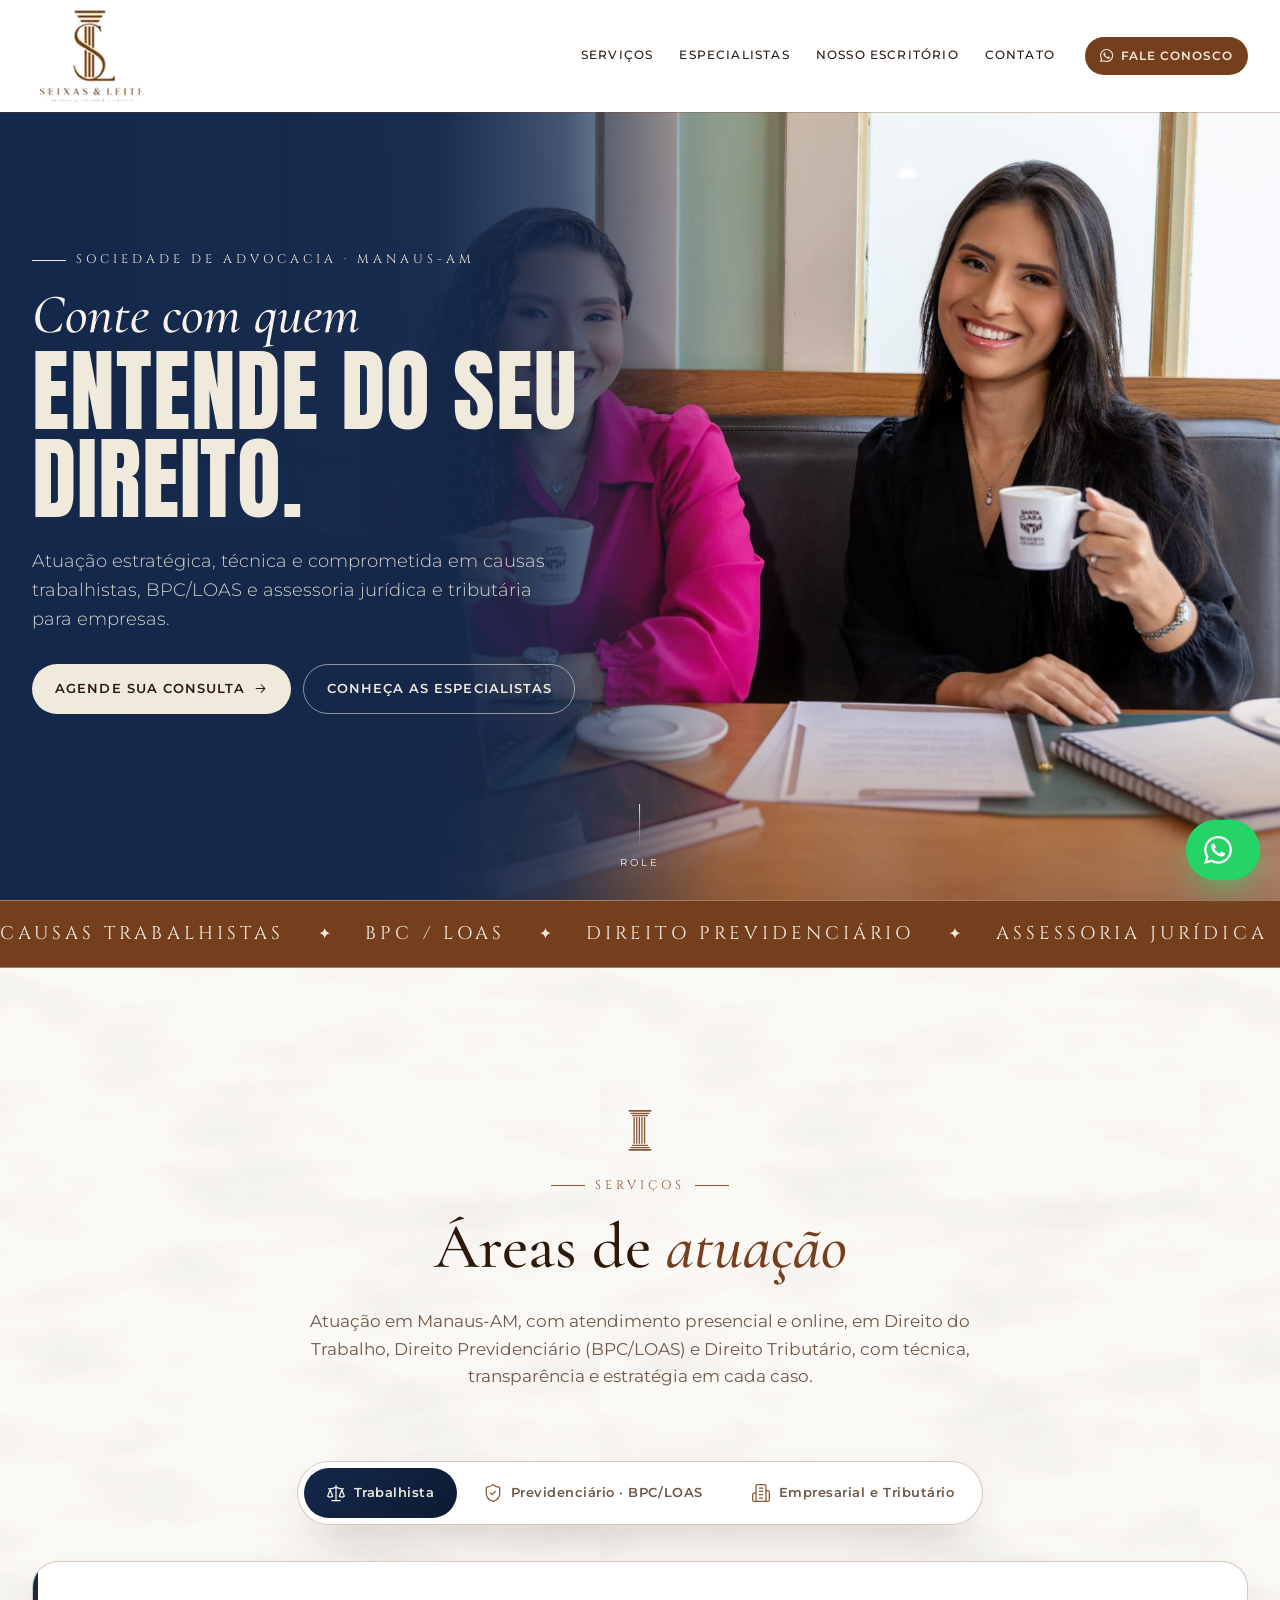
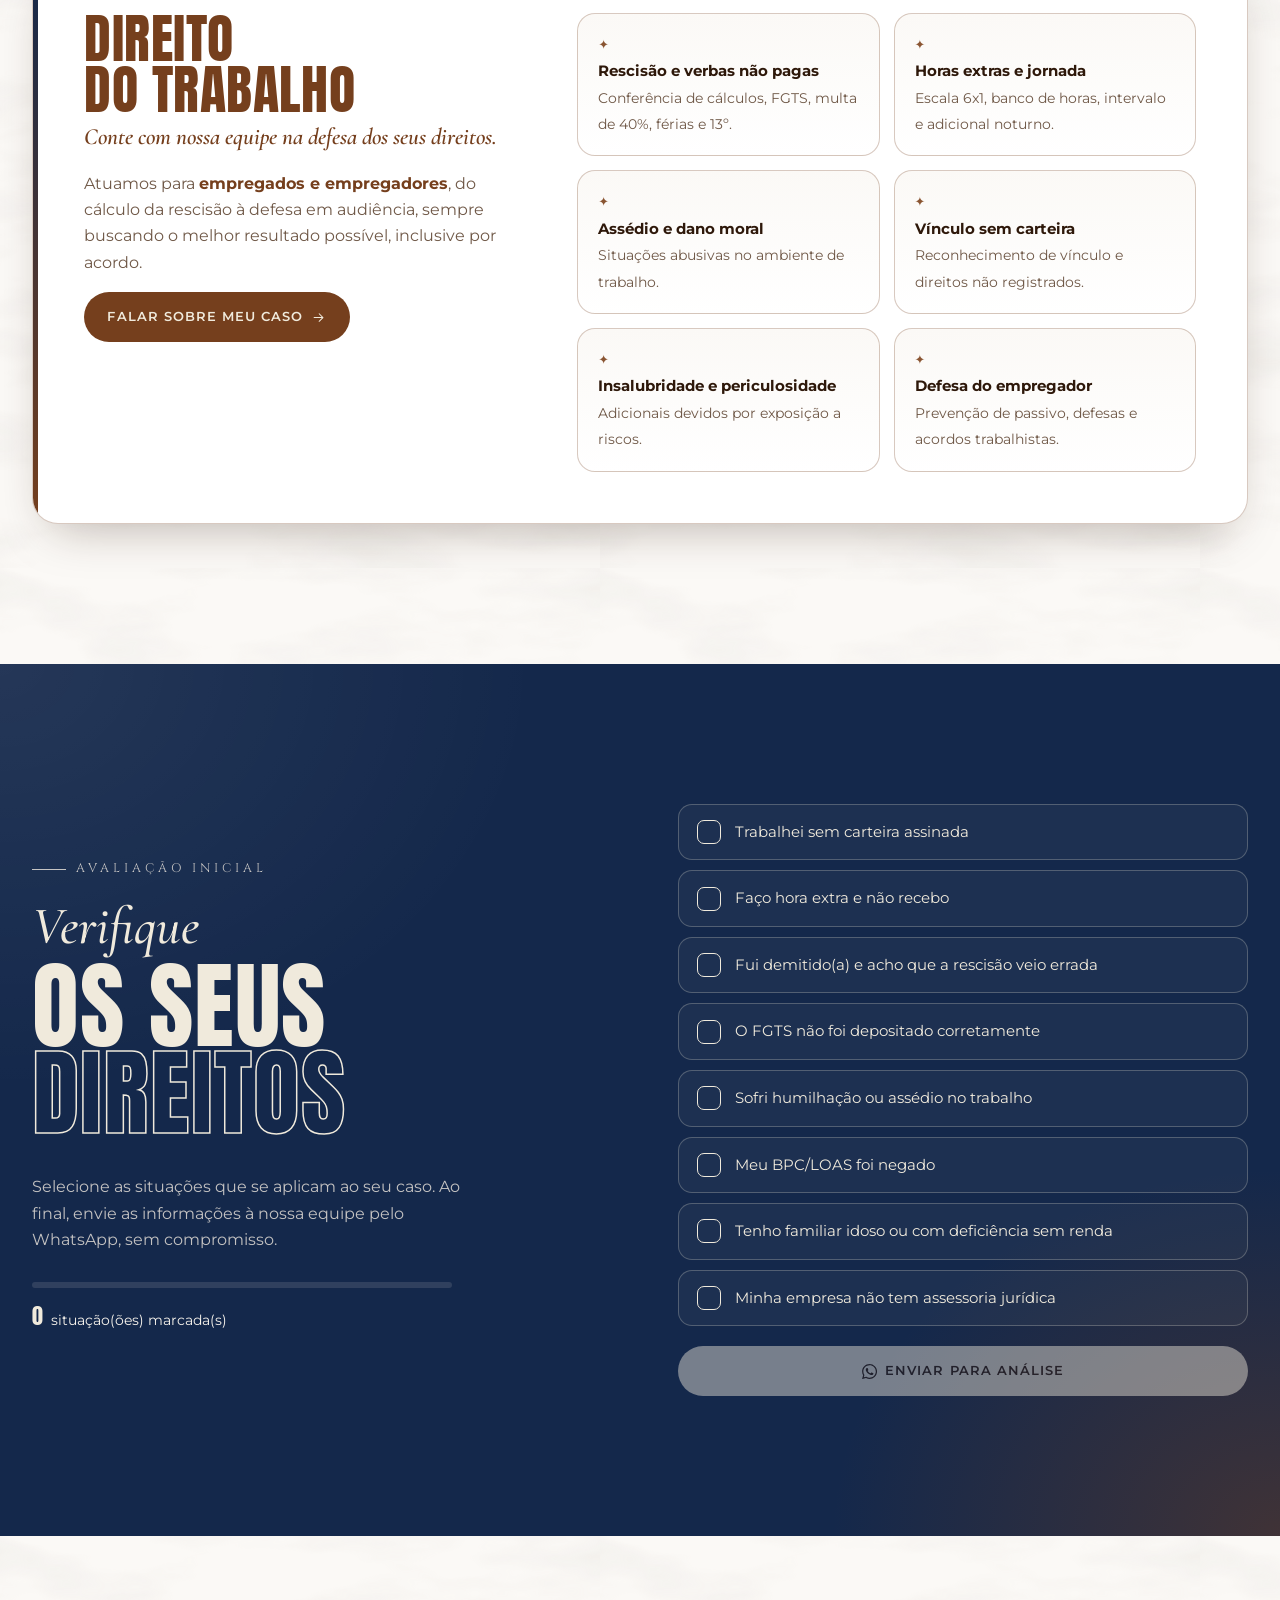
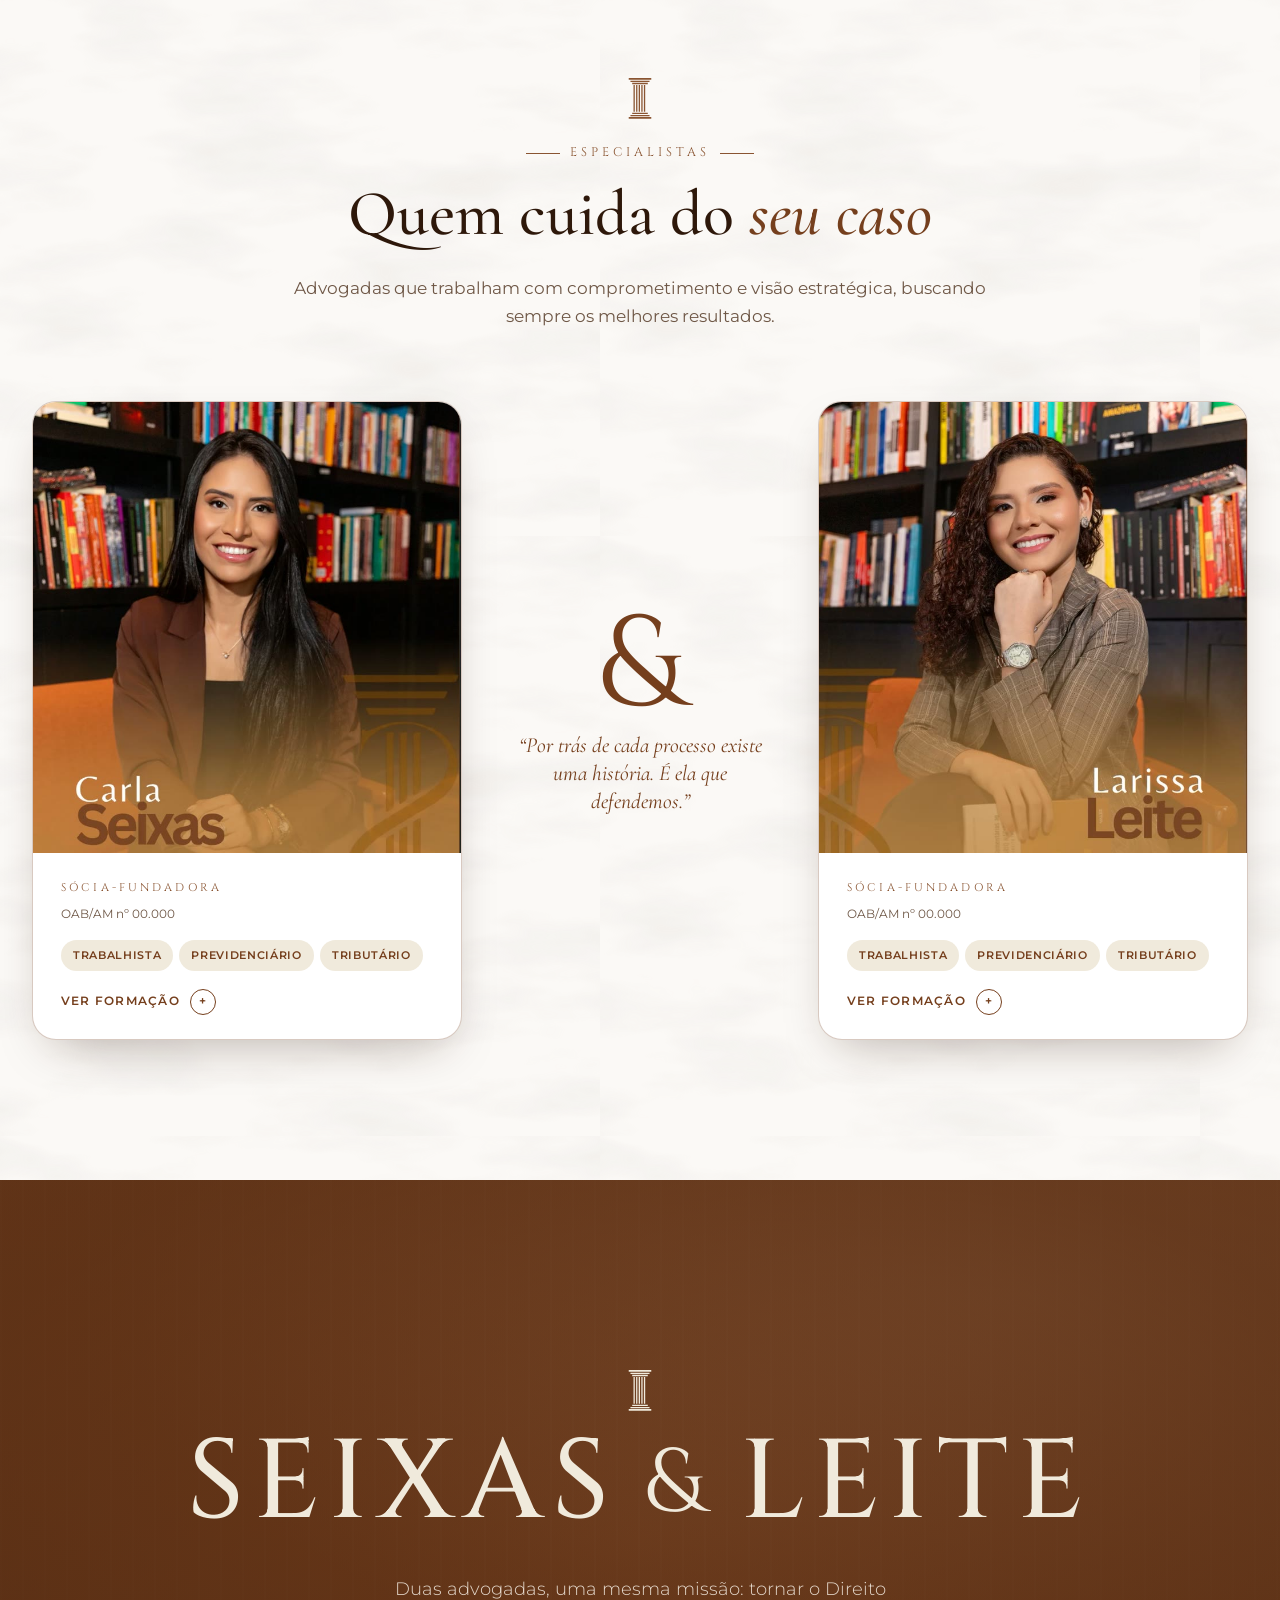
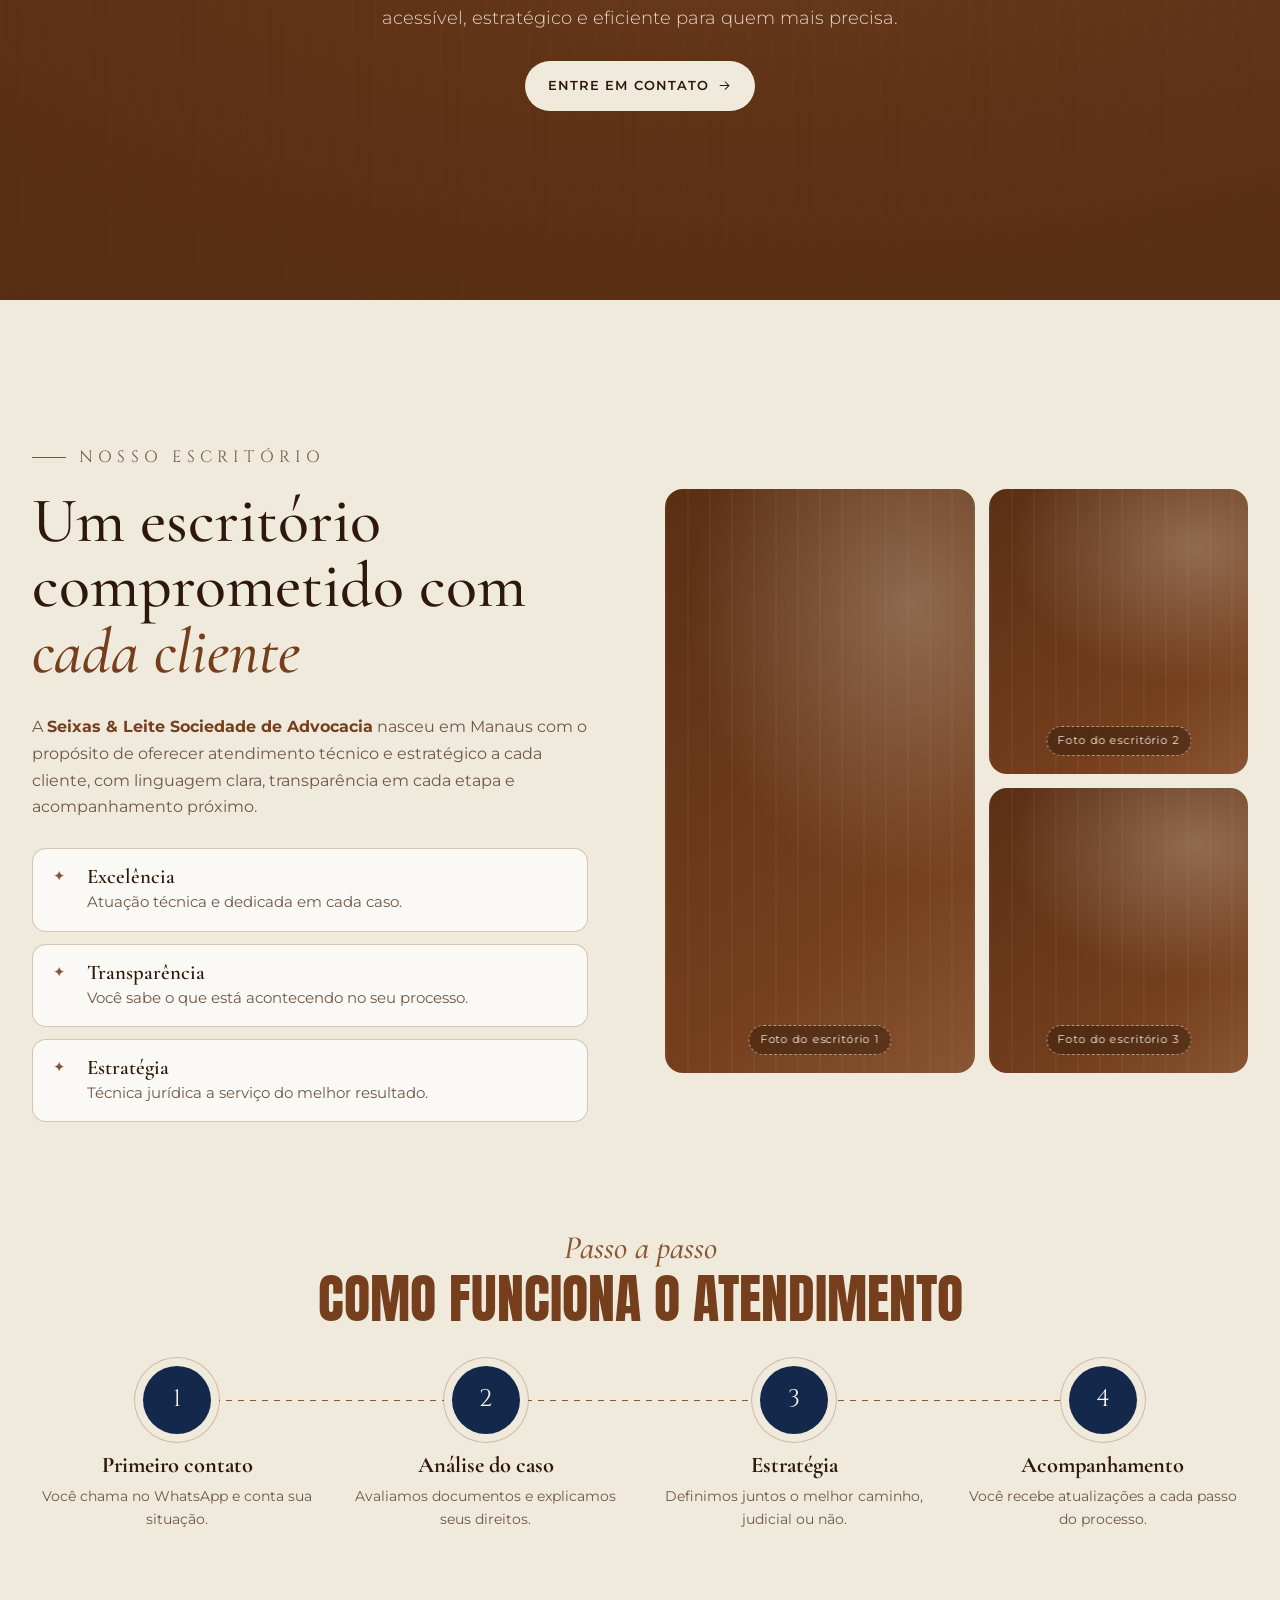
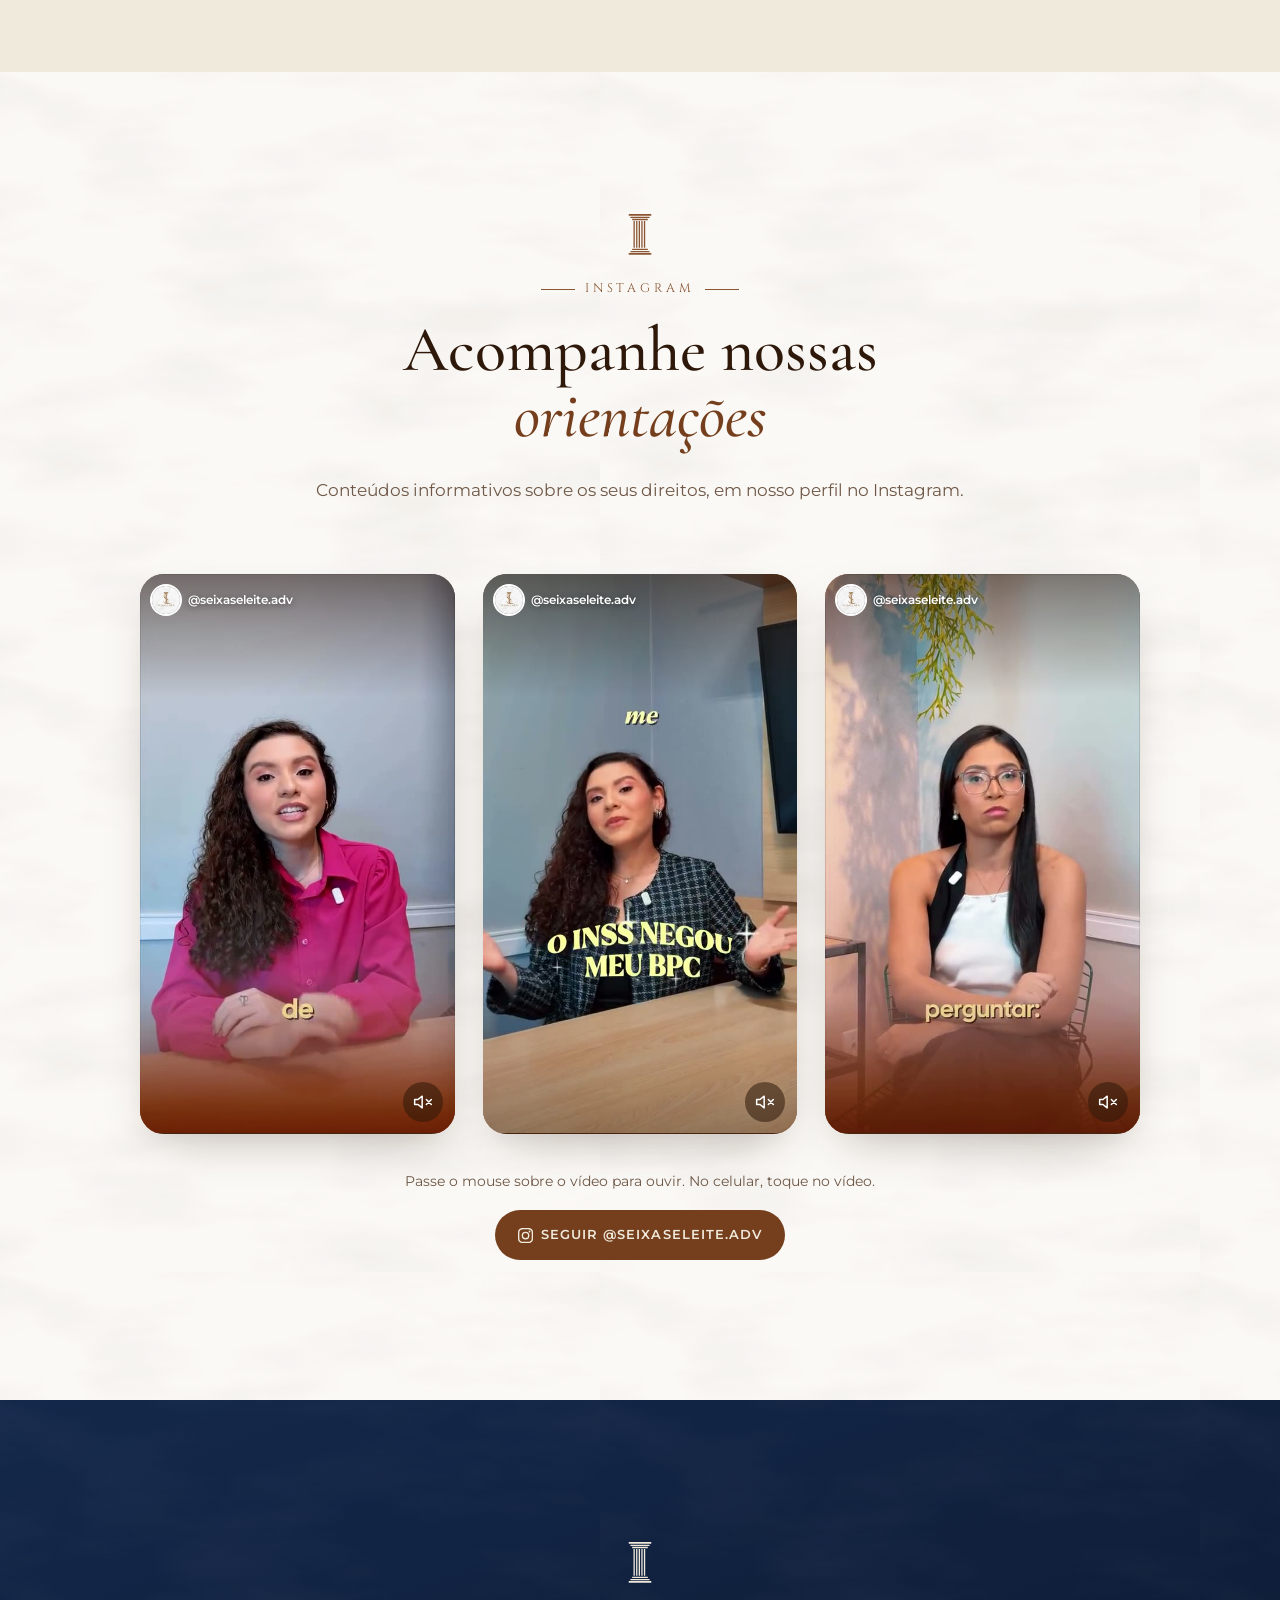
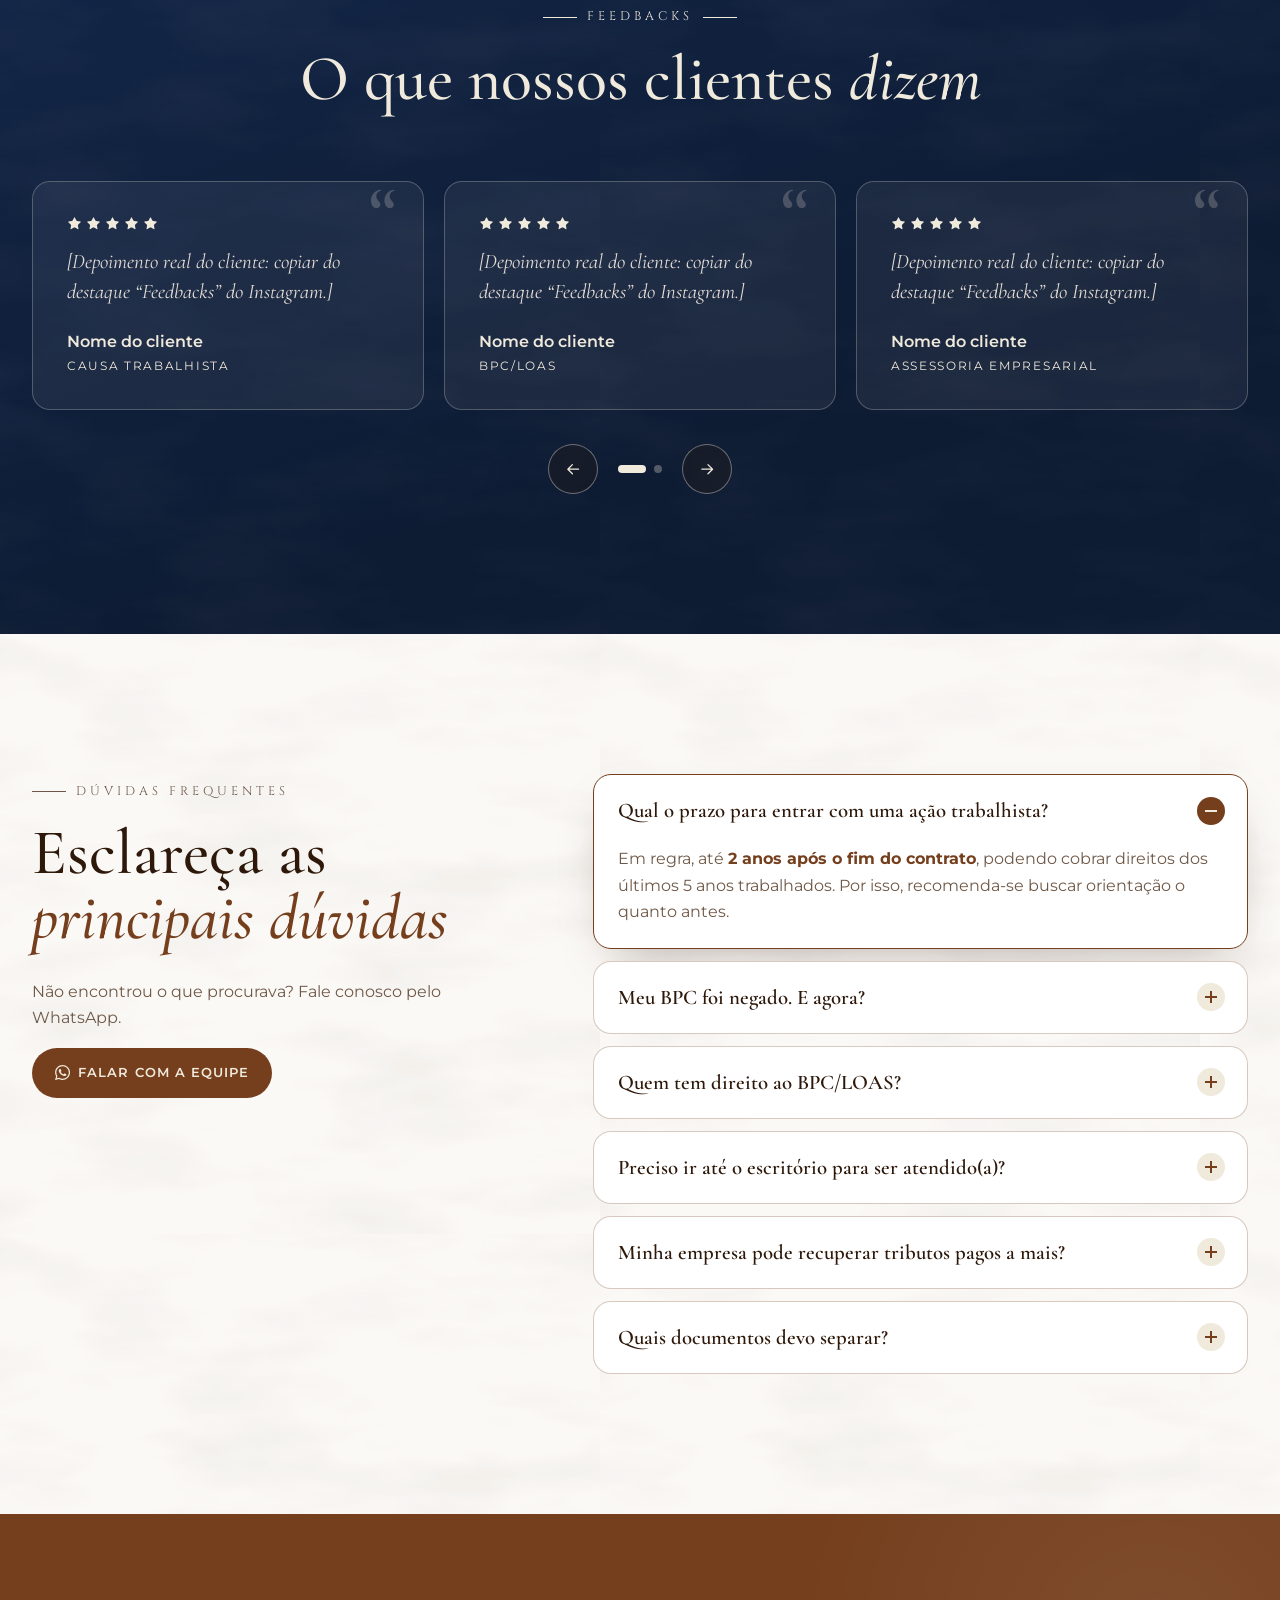
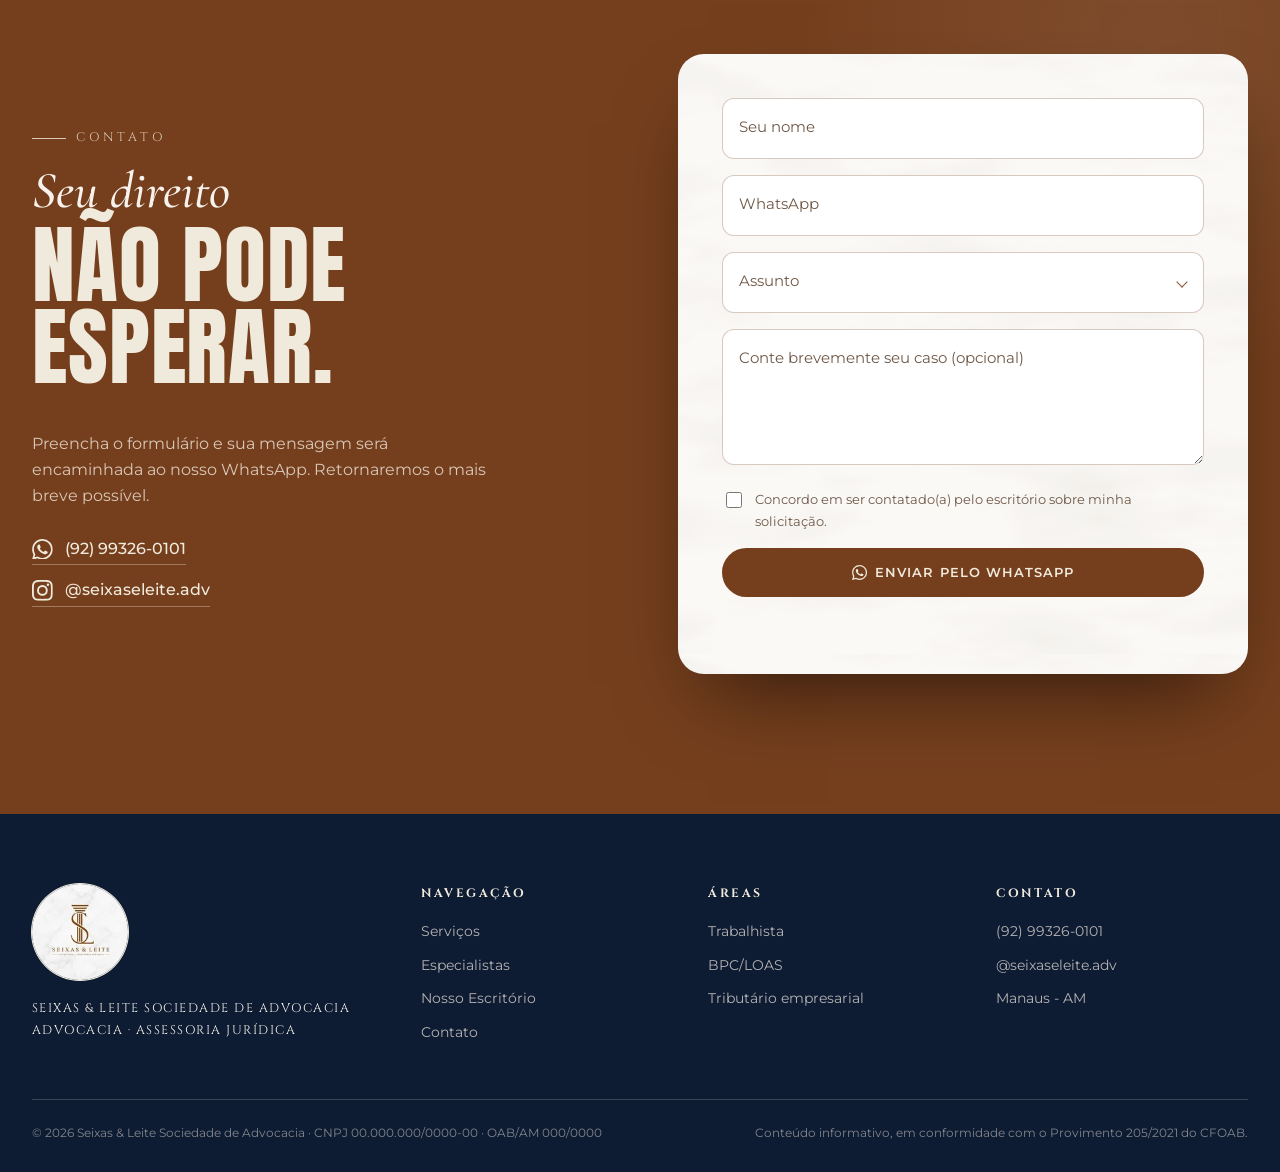
==== commit 418f1457: "Adiciona SEO, dados estruturados e arquivos para buscadores e IAs Metadados, canonical, Open Graph e" ====
--- a/index.html
+++ b/index.html
@@ -3,19 +3,264 @@
 <head>
   <meta charset="utf-8">
   <meta name="viewport" content="width=device-width, initial-scale=1">
-  <title>Seixas &amp; Leite | Sociedade de Advocacia em Manaus</title>
-  <meta name="description" content="Seixas & Leite Sociedade de Advocacia, em Manaus-AM. Causas trabalhistas, BPC/LOAS (Direito Previdenciário) e assessoria jurídica e tributária para empresas.">
+  <title>Advogadas em Manaus: Trabalhista e BPC/LOAS | Seixas &amp; Leite</title>
+  <meta name="description" content="Escritório em Manaus-AM com atuação em causas trabalhistas, BPC/LOAS e assessoria jurídica e tributária para empresas. Atendimento presencial e online.">
+  <meta name="robots" content="index, follow, max-image-preview:large, max-snippet:-1, max-video-preview:-1">
+  <link rel="canonical" href="https://seixasleite.com.br/">
+  <link rel="alternate" hreflang="pt-BR" href="https://seixasleite.com.br/">
+  <link rel="alternate" hreflang="x-default" href="https://seixasleite.com.br/">
+  <meta name="geo.region" content="BR-AM">
+  <meta name="geo.placename" content="Manaus">
   <meta name="theme-color" content="#14284B">
-  <link rel="icon" href="assets/img/logo.png">
-
-  <meta property="og:title" content="Seixas & Leite | Sociedade de Advocacia">
-  <meta property="og:description" content="Conte com quem entende do seu direito. Trabalhista, BPC/LOAS e Tributário empresarial em Manaus-AM.">
-  <meta property="og:image" content="assets/img/logo.png">
+  <link rel="icon" href="/favicon.ico" sizes="48x48">
+  <link rel="icon" type="image/png" sizes="192x192" href="/assets/icons/icon-192.png">
+  <link rel="apple-touch-icon" href="/assets/icons/icon-180.png">
+  <link rel="manifest" href="/site.webmanifest">
+
+  <meta property="og:type" content="website">
+  <meta property="og:locale" content="pt_BR">
+  <meta property="og:site_name" content="Seixas &amp; Leite">
+  <meta property="og:url" content="https://seixasleite.com.br/">
+  <meta property="og:title" content="Seixas &amp; Leite | Advogadas em Manaus">
+  <meta property="og:description" content="Conte com quem entende do seu direito. Trabalhista, BPC/LOAS e assessoria jurídica e tributária para empresas em Manaus-AM.">
+  <meta property="og:image" content="https://seixasleite.com.br/assets/img/og-seixas-leite.jpg">
+  <meta property="og:image:width" content="1200">
+  <meta property="og:image:height" content="630">
+  <meta property="og:image:alt" content="As advogadas Carla Seixas e Larissa Leite, sócias do escritório Seixas &amp; Leite">
+  <meta name="twitter:card" content="summary_large_image">
+  <meta name="twitter:title" content="Seixas &amp; Leite | Advogadas em Manaus">
+  <meta name="twitter:description" content="Trabalhista, BPC/LOAS e assessoria jurídica e tributária para empresas em Manaus-AM.">
+  <meta name="twitter:image" content="https://seixasleite.com.br/assets/img/og-seixas-leite.jpg">
+
+  <script type="application/ld+json">
+{
+  "@context": "https://schema.org",
+  "@graph": [
+    {
+      "@type": "WebSite",
+      "@id": "https://seixasleite.com.br/#site",
+      "url": "https://seixasleite.com.br/",
+      "name": "Seixas & Leite",
+      "inLanguage": "pt-BR",
+      "publisher": {
+        "@id": "https://seixasleite.com.br/#escritorio"
+      }
+    },
+    {
+      "@type": "WebPage",
+      "@id": "https://seixasleite.com.br/#pagina",
+      "url": "https://seixasleite.com.br/",
+      "name": "Advogadas em Manaus: Trabalhista e BPC/LOAS | Seixas & Leite",
+      "isPartOf": {
+        "@id": "https://seixasleite.com.br/#site"
+      },
+      "about": {
+        "@id": "https://seixasleite.com.br/#escritorio"
+      },
+      "primaryImageOfPage": "https://seixasleite.com.br/assets/img/og-seixas-leite.jpg",
+      "inLanguage": "pt-BR",
+      "dateModified": "2026-11-08"
+    },
+    {
+      "@type": "City",
+      "@id": "https://seixasleite.com.br/#manaus",
+      "name": "Manaus",
+      "containedInPlace": {
+        "@type": "State",
+        "name": "Amazonas"
+      }
+    },
+    {
+      "@type": "LegalService",
+      "@id": "https://seixasleite.com.br/#escritorio",
+      "name": "Seixas & Leite",
+      "url": "https://seixasleite.com.br/",
+      "description": "Escritório de advocacia em Manaus-AM com atuação em Direito do Trabalho, Direito Previdenciário (BPC/LOAS) e assessoria jurídica e tributária para empresas, com atendimento presencial e online.",
+      "logo": "https://seixasleite.com.br/assets/icons/icon-512.png",
+      "image": "https://seixasleite.com.br/assets/img/og-seixas-leite.jpg",
+      "telephone": "+55-92-99326-0101",
+      "address": {
+        "@type": "PostalAddress",
+        "addressLocality": "Manaus",
+        "addressRegion": "AM",
+        "addressCountry": "BR"
+      },
+      "areaServed": {
+        "@id": "https://seixasleite.com.br/#manaus"
+      },
+      "sameAs": [
+        "https://www.instagram.com/seixaseleite.adv/"
+      ],
+      "contactPoint": {
+        "@type": "ContactPoint",
+        "contactType": "customer service",
+        "telephone": "+55-92-99326-0101",
+        "url": "https://wa.me/5592993260101",
+        "availableLanguage": "pt-BR"
+      },
+      "knowsAbout": [
+        "Direito do Trabalho",
+        "Direito Previdenciário",
+        "BPC/LOAS",
+        "Direito Tributário",
+        "Zona Franca de Manaus",
+        "Restituição de impostos",
+        "Recuperação de créditos tributários",
+        "PIS/COFINS"
+      ],
+      "employee": [
+        {
+          "@id": "https://seixasleite.com.br/#carla-seixas"
+        },
+        {
+          "@id": "https://seixasleite.com.br/#larissa-leite"
+        }
+      ],
+      "hasOfferCatalog": {
+        "@type": "OfferCatalog",
+        "name": "Áreas de atuação",
+        "itemListElement": [
+          {
+            "@type": "Offer",
+            "itemOffered": {
+              "@type": "Service",
+              "name": "Direito do Trabalho",
+              "description": "Atuação para empregados e empregadores: rescisão e verbas não pagas, horas extras e jornada, assédio e dano moral, vínculo sem carteira, insalubridade e periculosidade e defesa do empregador.",
+              "provider": {
+                "@id": "https://seixasleite.com.br/#escritorio"
+              },
+              "areaServed": {
+                "@id": "https://seixasleite.com.br/#manaus"
+              }
+            }
+          },
+          {
+            "@type": "Offer",
+            "itemOffered": {
+              "@type": "Service",
+              "name": "Direito Previdenciário e BPC/LOAS",
+              "description": "Pedido, recurso e ação judicial do Benefício de Prestação Continuada, inclusive para crianças com deficiência, e defesa em revisões e cortes do benefício.",
+              "provider": {
+                "@id": "https://seixasleite.com.br/#escritorio"
+              },
+              "areaServed": {
+                "@id": "https://seixasleite.com.br/#manaus"
+              }
+            }
+          },
+          {
+            "@type": "Offer",
+            "itemOffered": {
+              "@type": "Service",
+              "name": "Assessoria jurídica e tributária para empresas",
+              "description": "Restituição de impostos, recuperação de créditos, PIS/COFINS, benefícios fiscais da Zona Franca de Manaus, consultoria trabalhista empresarial, contratos e assessoria mensal.",
+              "provider": {
+                "@id": "https://seixasleite.com.br/#escritorio"
+              },
+              "areaServed": {
+                "@id": "https://seixasleite.com.br/#manaus"
+              }
+            }
+          }
+        ]
+      }
+    },
+    {
+      "@type": "Person",
+      "@id": "https://seixasleite.com.br/#carla-seixas",
+      "name": "Carla Seixas",
+      "jobTitle": "Advogada e sócia-fundadora",
+      "worksFor": {
+        "@id": "https://seixasleite.com.br/#escritorio"
+      },
+      "image": "https://seixasleite.com.br/assets/img/carla-seixas.jpg",
+      "description": "Advogada pós-graduada em Advocacia Trabalhista e Previdenciária, com atuação em demandas trabalhistas, previdenciárias e tributárias na Zona Franca de Manaus.",
+      "knowsAbout": [
+        "Direito do Trabalho",
+        "Direito Previdenciário",
+        "Direito Tributário"
+      ]
+    },
+    {
+      "@type": "Person",
+      "@id": "https://seixasleite.com.br/#larissa-leite",
+      "name": "Larissa Leite",
+      "jobTitle": "Advogada e sócia-fundadora",
+      "worksFor": {
+        "@id": "https://seixasleite.com.br/#escritorio"
+      },
+      "image": "https://seixasleite.com.br/assets/img/larissa-leite.jpg",
+      "description": "Advogada pós-graduada em Direito do Trabalho, Tributário e Previdenciário, com atuação trabalhista, previdenciária em BPC e tributária para empresas da Zona Franca de Manaus.",
+      "knowsAbout": [
+        "Direito do Trabalho",
+        "Direito Previdenciário",
+        "BPC/LOAS",
+        "Direito Tributário"
+      ]
+    },
+    {
+      "@type": "FAQPage",
+      "@id": "https://seixasleite.com.br/#faq",
+      "mainEntity": [
+        {
+          "@type": "Question",
+          "name": "Qual o prazo para entrar com uma ação trabalhista?",
+          "acceptedAnswer": {
+            "@type": "Answer",
+            "text": "Em regra, até 2 anos após o fim do contrato, podendo cobrar direitos dos últimos 5 anos trabalhados. Por isso, recomenda-se buscar orientação o quanto antes."
+          }
+        },
+        {
+          "@type": "Question",
+          "name": "Meu BPC foi negado. E agora?",
+          "acceptedAnswer": {
+            "@type": "Answer",
+            "text": "É possível apresentar recurso ao INSS ou ingressar com ação judicial. Analisamos o motivo da negativa e os documentos para definir o melhor caminho."
+          }
+        },
+        {
+          "@type": "Question",
+          "name": "Quem tem direito ao BPC/LOAS?",
+          "acceptedAnswer": {
+            "@type": "Answer",
+            "text": "Pessoas idosas a partir de 65 anos ou pessoas com deficiência (de qualquer idade) cuja família esteja em situação de vulnerabilidade, conforme critérios de renda avaliados caso a caso."
+          }
+        },
+        {
+          "@type": "Question",
+          "name": "Preciso ir até o escritório para ser atendido(a)?",
+          "acceptedAnswer": {
+            "@type": "Answer",
+            "text": "Não necessariamente. Fazemos atendimento presencial em Manaus e também online, pelo WhatsApp e videochamada."
+          }
+        },
+        {
+          "@type": "Question",
+          "name": "Minha empresa pode recuperar tributos pagos a mais?",
+          "acceptedAnswer": {
+            "@type": "Answer",
+            "text": "Muitas empresas podem, especialmente em relação a PIS/COFINS. Fazemos um diagnóstico dos últimos 5 anos para identificar créditos."
+          }
+        },
+        {
+          "@type": "Question",
+          "name": "Quais documentos devo separar?",
+          "acceptedAnswer": {
+            "@type": "Answer",
+            "text": "Documento com foto, CPF, comprovante de residência e o que tiver relacionado ao caso: carteira de trabalho, contracheques, termo de rescisão, laudos médicos ou carta do INSS."
+          }
+        }
+      ]
+    }
+  ]
+}
+  </script>
 
   <link rel="preconnect" href="https://fonts.googleapis.com">
   <link rel="preconnect" href="https://fonts.gstatic.com" crossorigin>
   <link href="https://fonts.googleapis.com/css2?family=Anton&family=Cinzel:wght@400;500;600;700&family=Cormorant+Garamond:ital,wght@0,400;0,500;0,600;0,700;1,500&family=Montserrat:wght@300;400;500;600;700&display=swap" rel="stylesheet">
   <link rel="stylesheet" href="css/style.css?v=20261108j">
+  <noscript><style>.reveal { opacity: 1; transform: none; }</style></noscript>
 </head>
 <body>
 
@@ -119,7 +364,7 @@
         <!-- Banner único: as sócias -->
         <article class="slide is-active" data-theme="coffee">
           <figure class="slide__media slot" data-label="Banner · Foto das duas sócias (1920×1080)">
-            <img src="assets/img/banner-socias.jpg" alt="Carla Seixas e Larissa Leite, sócias do escritório">
+            <img src="assets/img/banner-socias.jpg" alt="As advogadas Larissa Leite e Carla Seixas, sócias do escritório Seixas &amp; Leite em Manaus" width="2000" height="1333" fetchpriority="high" decoding="async">
           </figure>
           <div class="slide__content container">
             <p class="eyebrow">Sociedade de Advocacia · Manaus-AM</p>
@@ -155,7 +400,7 @@
           <svg class="column-icon"><use href="#column"/></svg>
           <p class="eyebrow eyebrow--dark">Serviços</p>
           <h2 class="section__title">Áreas de <em>atuação</em></h2>
-          <p class="section__lead">Três frentes, um mesmo compromisso: defender o seu direito com técnica, transparência e estratégia em cada caso.</p>
+          <p class="section__lead">Atuação em Manaus-AM, com atendimento presencial e online, em Direito do Trabalho, Direito Previdenciário (BPC/LOAS) e Direito Tributário, com técnica, transparência e estratégia em cada caso.</p>
         </header>
 
         <div class="tabs reveal" data-tabs>
@@ -275,12 +520,12 @@
         <div class="team__grid">
           <article class="person reveal" tabindex="0">
             <figure class="person__photo slot" data-label="Foto Carla Seixas (900×1200)">
-              <img src="assets/img/carla-seixas.jpg" alt="Dra. Carla Seixas">
+              <img src="assets/img/carla-seixas.jpg" alt="Carla Seixas, advogada e sócia-fundadora do escritório Seixas &amp; Leite" width="750" height="790" loading="lazy" decoding="async">
             </figure>
             <div class="person__body">
               <p class="person__role">Sócia-fundadora</p>
               <h3 class="sr-only">Carla Seixas</h3>
-              <p class="person__oab">OAB/AM nº 00.000</p>
+              <p class="person__oab" data-nosnippet>OAB/AM nº 00.000</p>
               <ul class="person__tags">
                 <li>Trabalhista</li><li>Previdenciário</li><li>Tributário</li>
               </ul>
@@ -304,12 +549,12 @@
 
           <article class="person reveal" tabindex="0">
             <figure class="person__photo slot" data-label="Foto Larissa Leite (900×1200)">
-              <img src="assets/img/larissa-leite.jpg" alt="Dra. Larissa Leite">
+              <img src="assets/img/larissa-leite.jpg" alt="Larissa Leite, advogada e sócia-fundadora do escritório Seixas &amp; Leite" width="750" height="790" loading="lazy" decoding="async">
             </figure>
             <div class="person__body">
               <p class="person__role">Sócia-fundadora</p>
               <h3 class="sr-only">Larissa Leite</h3>
-              <p class="person__oab">OAB/AM nº 00.000</p>
+              <p class="person__oab" data-nosnippet>OAB/AM nº 00.000</p>
               <ul class="person__tags">
                 <li>Trabalhista</li><li>Previdenciário</li><li>Tributário</li>
               </ul>
@@ -332,7 +577,7 @@
     <!-- ================= BANNER DAS SÓCIAS ================= -->
     <section class="duo" aria-label="As sócias">
       <figure class="duo__media slot" data-label="Banner das sócias · largura total (1920×900)">
-        <img src="assets/img/banner-duo.jpg" alt="As sócias Carla Seixas e Larissa Leite no escritório">
+        <img src="assets/img/banner-duo.jpg" loading="lazy" decoding="async" alt="As sócias Carla Seixas e Larissa Leite no escritório">
       </figure>
       <div class="duo__content container reveal">
         <svg class="column-icon column-icon--light"><use href="#column"/></svg>
@@ -358,9 +603,9 @@
           </div>
 
           <div class="office__gallery reveal">
-            <figure class="slot g1" data-label="Foto do escritório 1"><img src="assets/img/escritorio-1.jpg" alt="Escritório Seixas & Leite"></figure>
-            <figure class="slot g2" data-label="Foto do escritório 2"><img src="assets/img/escritorio-2.jpg" alt=""></figure>
-            <figure class="slot g3" data-label="Foto do escritório 3"><img src="assets/img/escritorio-3.jpg" alt=""></figure>
+            <figure class="slot g1" data-label="Foto do escritório 1"><img src="assets/img/escritorio-1.jpg" loading="lazy" decoding="async" alt="Escritório Seixas & Leite"></figure>
+            <figure class="slot g2" data-label="Foto do escritório 2"><img src="assets/img/escritorio-2.jpg" loading="lazy" decoding="async" alt=""></figure>
+            <figure class="slot g3" data-label="Foto do escritório 3"><img src="assets/img/escritorio-3.jpg" loading="lazy" decoding="async" alt=""></figure>
           </div>
         </div>
 
@@ -390,21 +635,21 @@
         <div class="reels__track reveal" data-reels>
           <figure class="reel">
             <video src="assets/video/reel-1.mp4" poster="assets/video/reel-1.jpg" muted loop playsinline autoplay preload="metadata" aria-label="Reel 1 do Instagram @seixaseleite.adv"></video>
-            <figcaption class="reel__top"><img src="assets/img/logo.png" alt="" width="28" height="28"> @seixaseleite.adv</figcaption>
+            <figcaption class="reel__top"><img src="assets/img/logo.png" alt="" width="28" height="28" loading="lazy" decoding="async"> @seixaseleite.adv</figcaption>
             <button class="reel__sound" type="button" aria-label="Ativar som" aria-pressed="false">
               <svg class="ico ico--off"><use href="#ico-mute"/></svg><svg class="ico ico--on"><use href="#ico-sound"/></svg>
             </button>
           </figure>
           <figure class="reel">
             <video src="assets/video/reel-2.mp4" poster="assets/video/reel-2.jpg" muted loop playsinline autoplay preload="metadata" aria-label="Reel 2 do Instagram @seixaseleite.adv"></video>
-            <figcaption class="reel__top"><img src="assets/img/logo.png" alt="" width="28" height="28"> @seixaseleite.adv</figcaption>
+            <figcaption class="reel__top"><img src="assets/img/logo.png" alt="" width="28" height="28" loading="lazy" decoding="async"> @seixaseleite.adv</figcaption>
             <button class="reel__sound" type="button" aria-label="Ativar som" aria-pressed="false">
               <svg class="ico ico--off"><use href="#ico-mute"/></svg><svg class="ico ico--on"><use href="#ico-sound"/></svg>
             </button>
           </figure>
           <figure class="reel">
             <video src="assets/video/reel-3.mp4" poster="assets/video/reel-3.jpg" muted loop playsinline autoplay preload="metadata" aria-label="Reel 3 do Instagram @seixaseleite.adv"></video>
-            <figcaption class="reel__top"><img src="assets/img/logo.png" alt="" width="28" height="28"> @seixaseleite.adv</figcaption>
+            <figcaption class="reel__top"><img src="assets/img/logo.png" alt="" width="28" height="28" loading="lazy" decoding="async"> @seixaseleite.adv</figcaption>
             <button class="reel__sound" type="button" aria-label="Ativar som" aria-pressed="false">
               <svg class="ico ico--off"><use href="#ico-mute"/></svg><svg class="ico ico--on"><use href="#ico-sound"/></svg>
             </button>
@@ -420,7 +665,7 @@
 
     <!-- ================= DEPOIMENTOS ================= -->
     <!-- ATENÇÃO: substituir pelos feedbacks reais (destaque "Feedbacks" do Instagram), com autorização dos clientes. -->
-    <section class="section testimonials" id="depoimentos">
+    <section class="section testimonials" id="depoimentos" data-nosnippet>
       <div class="container">
         <header class="section__head section__head--light reveal">
           <svg class="column-icon column-icon--light"><use href="#column"/></svg>
@@ -549,7 +794,7 @@
   <footer class="footer">
     <div class="container footer__grid">
       <div class="footer__brand">
-        <img src="assets/img/logo.png" alt="Seixas & Leite" class="footer__logo" width="96" height="96">
+        <img src="assets/img/logo.png" alt="Seixas & Leite" class="footer__logo" width="96" height="96" loading="lazy" decoding="async">
         <p>Seixas &amp; Leite Sociedade de Advocacia<br>Advocacia · Assessoria Jurídica</p>
       </div>
       <nav class="footer__nav" aria-label="Rodapé">
@@ -573,7 +818,7 @@
       </div>
     </div>
     <div class="container footer__bottom">
-      <p>© <span data-year></span> Seixas &amp; Leite Sociedade de Advocacia · CNPJ 00.000.000/0000-00 · OAB/AM 000/0000</p>
+      <p data-nosnippet>© <span data-year></span> Seixas &amp; Leite Sociedade de Advocacia · CNPJ 00.000.000/0000-00 · OAB/AM 000/0000</p>
       <p>Conteúdo informativo, em conformidade com o Provimento 205/2021 do CFOAB.</p>
     </div>
   </footer>
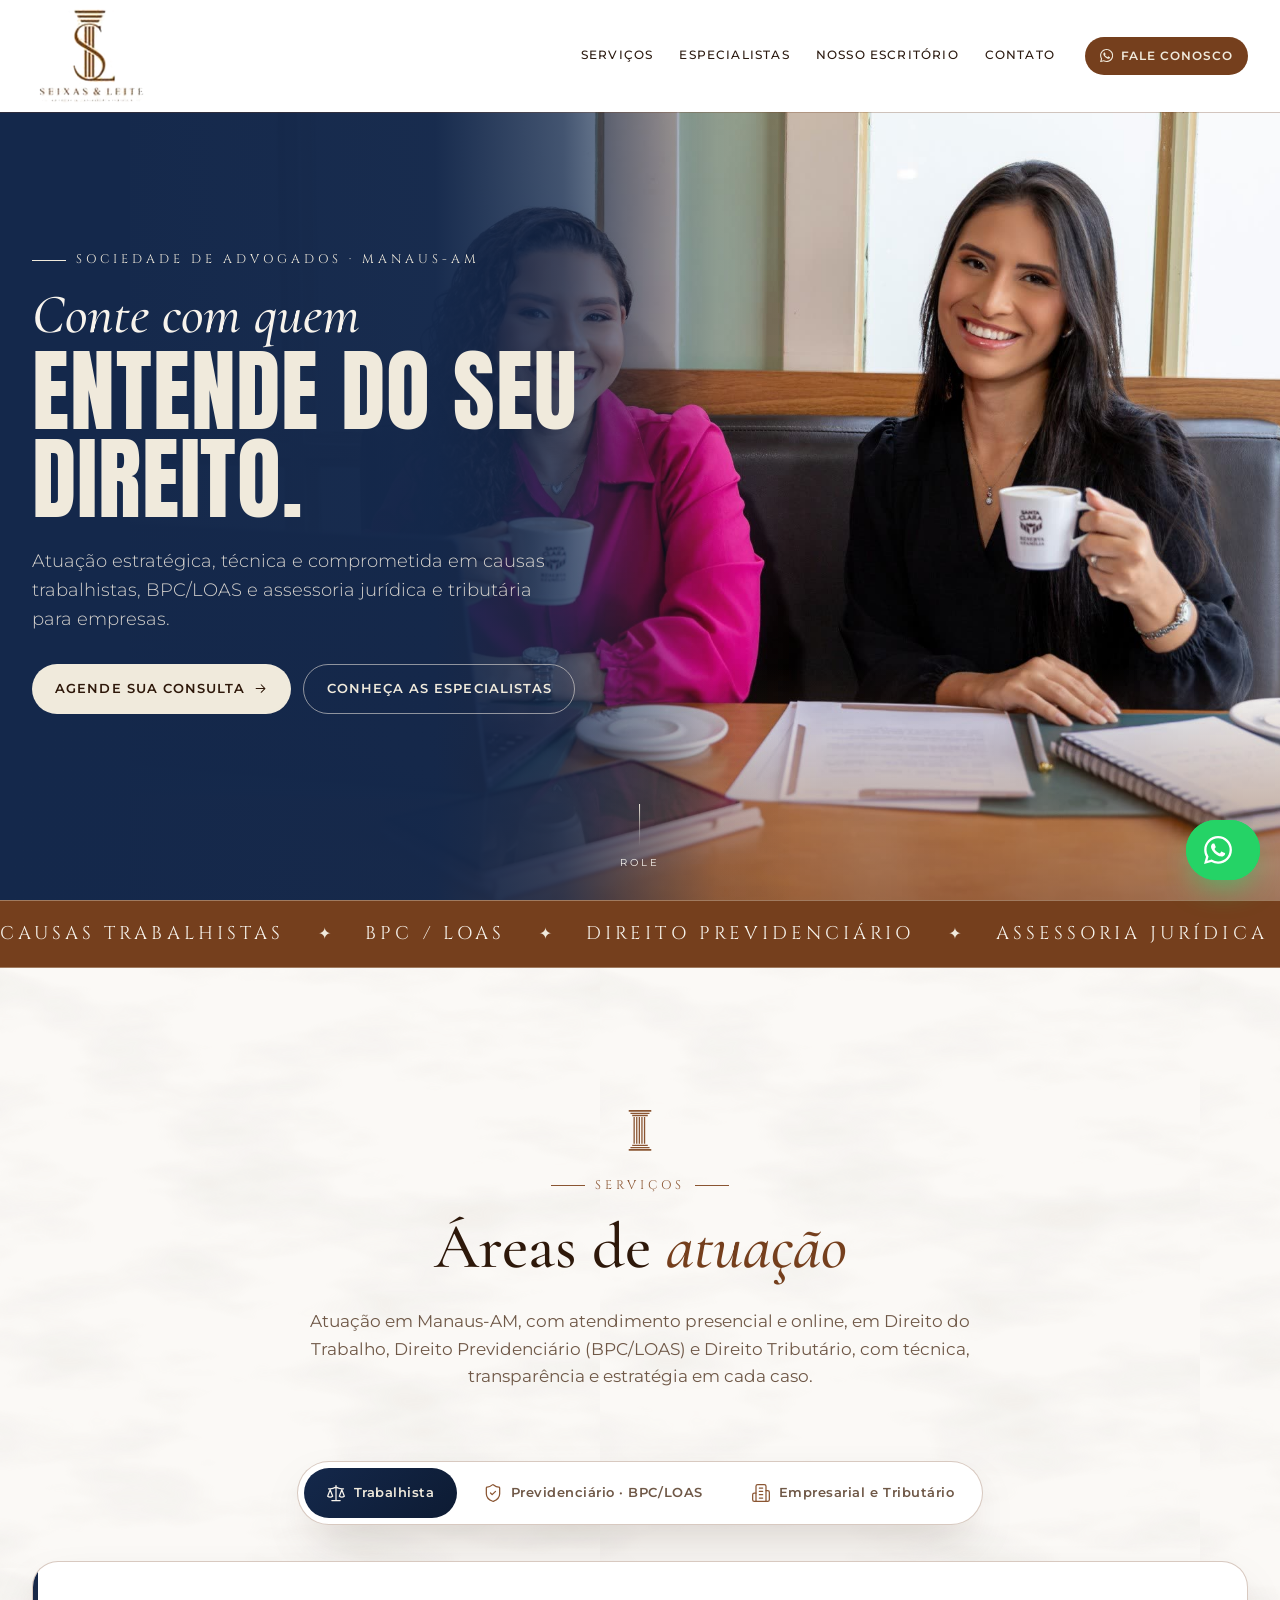
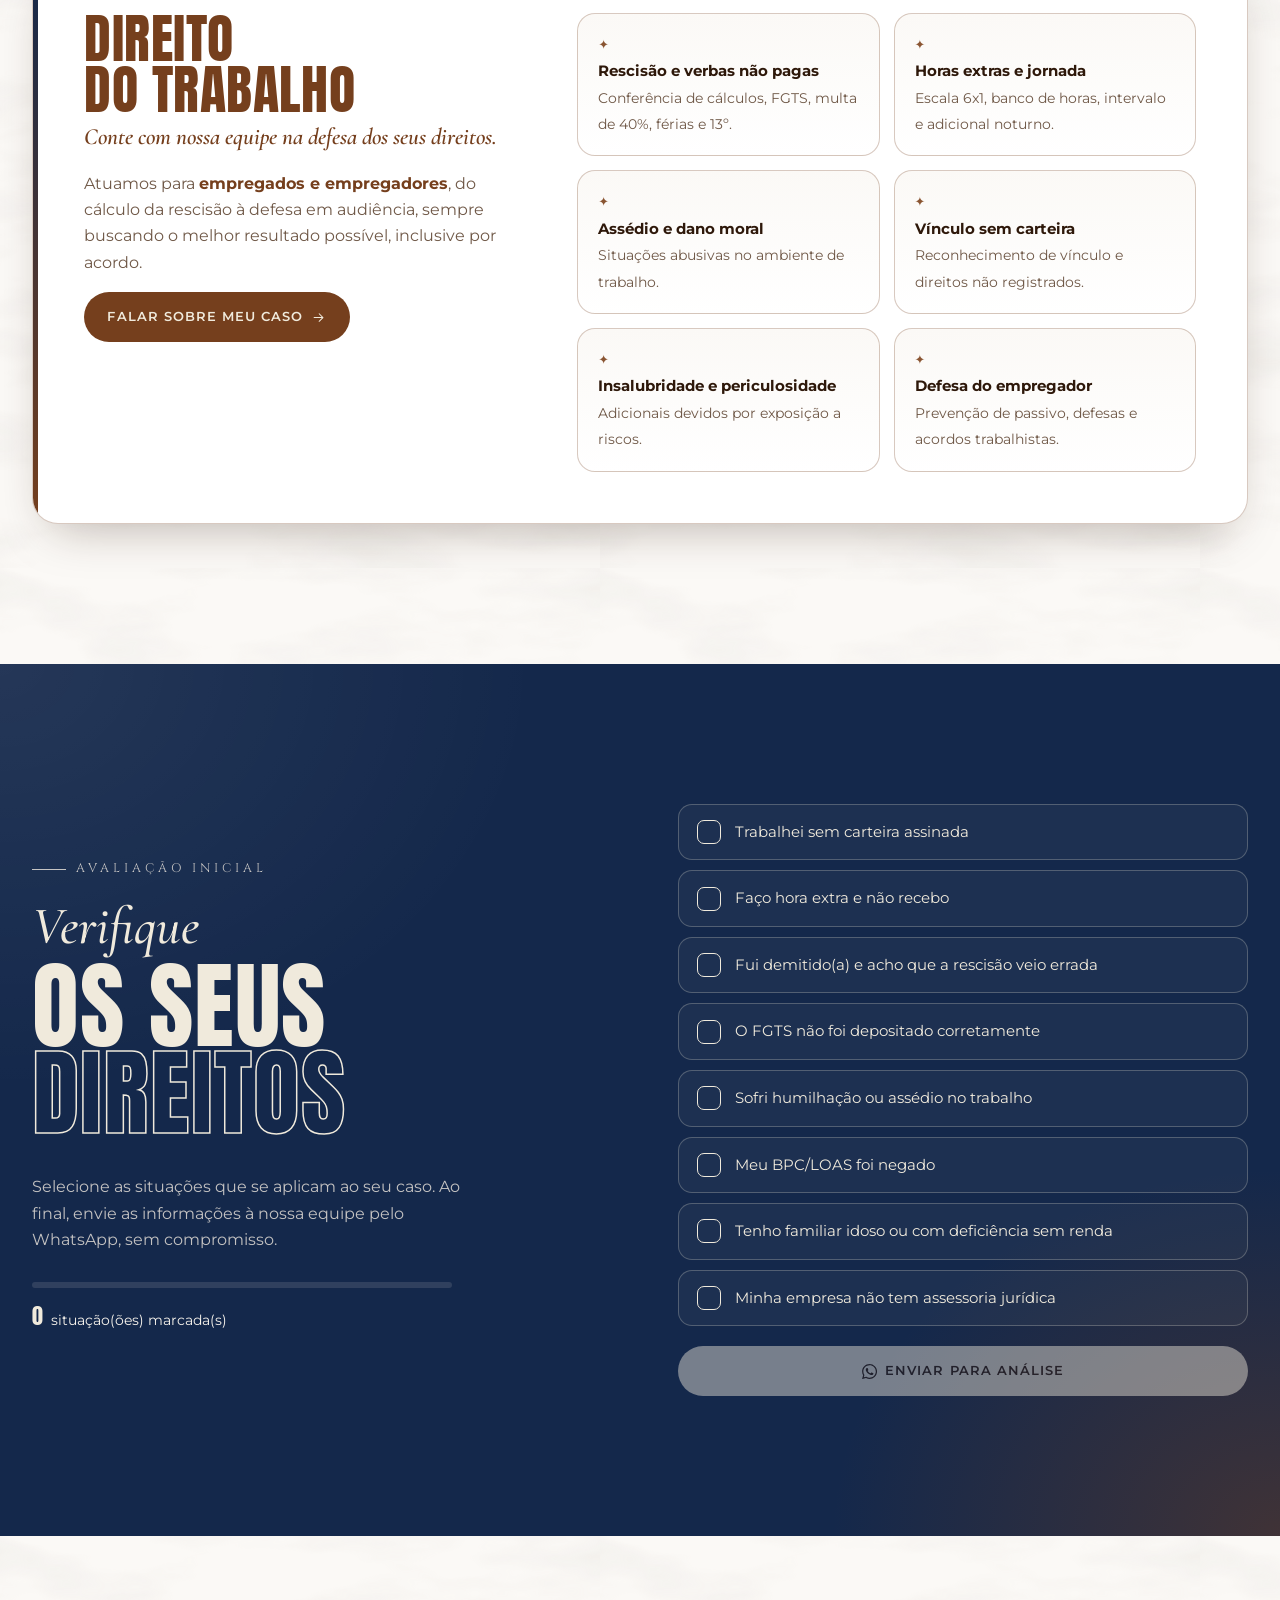
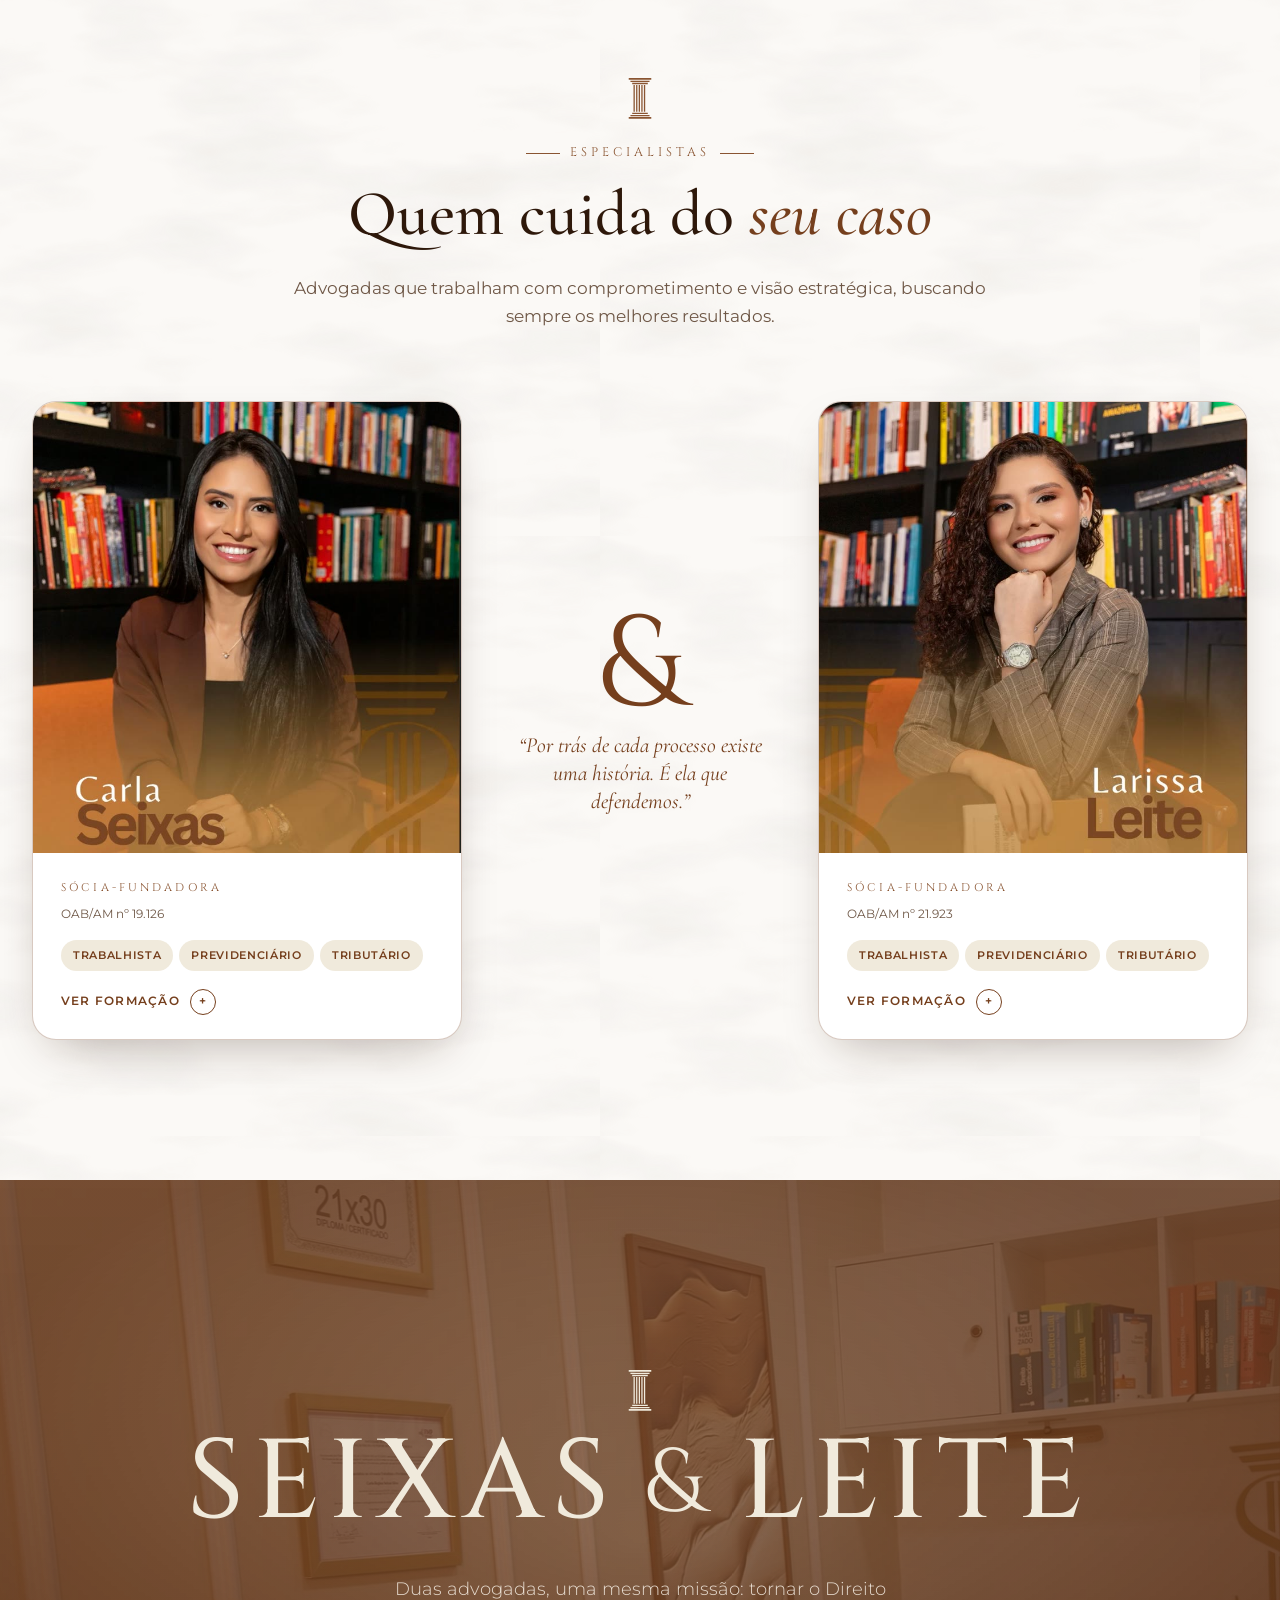
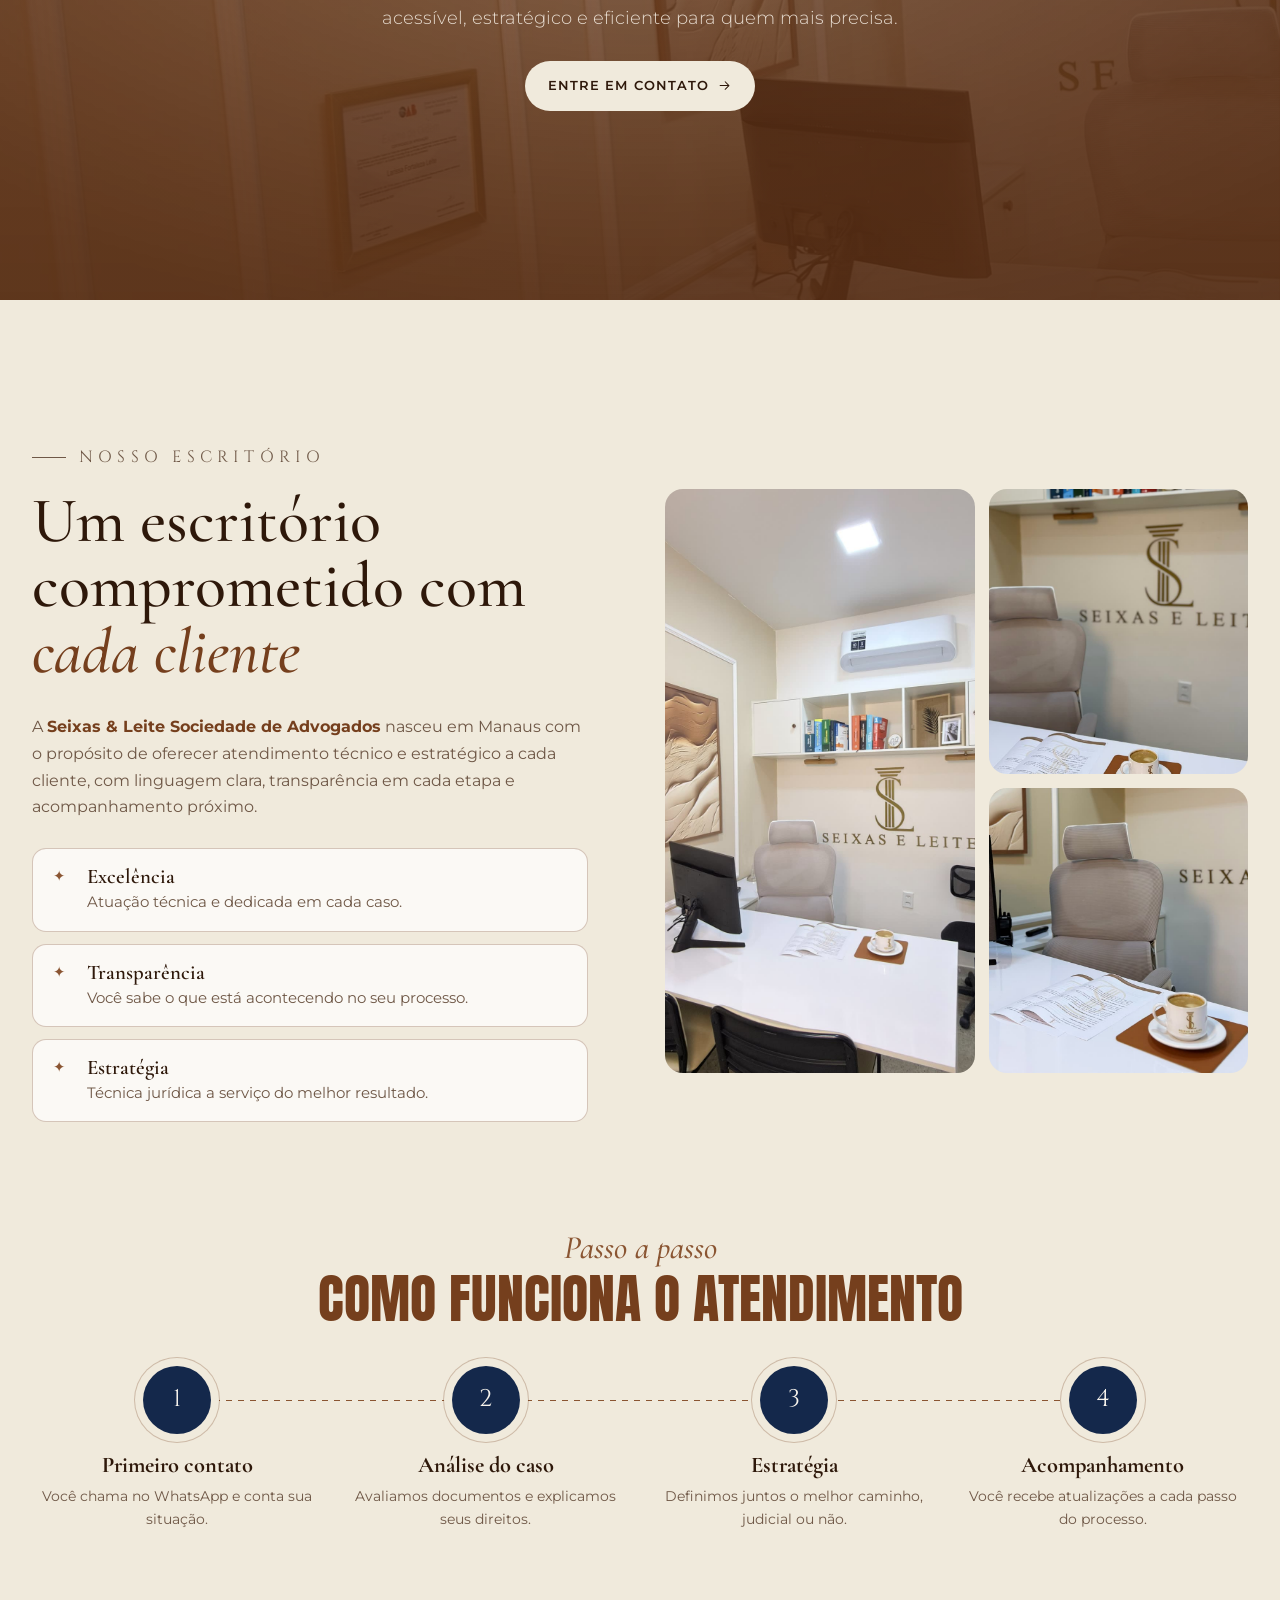
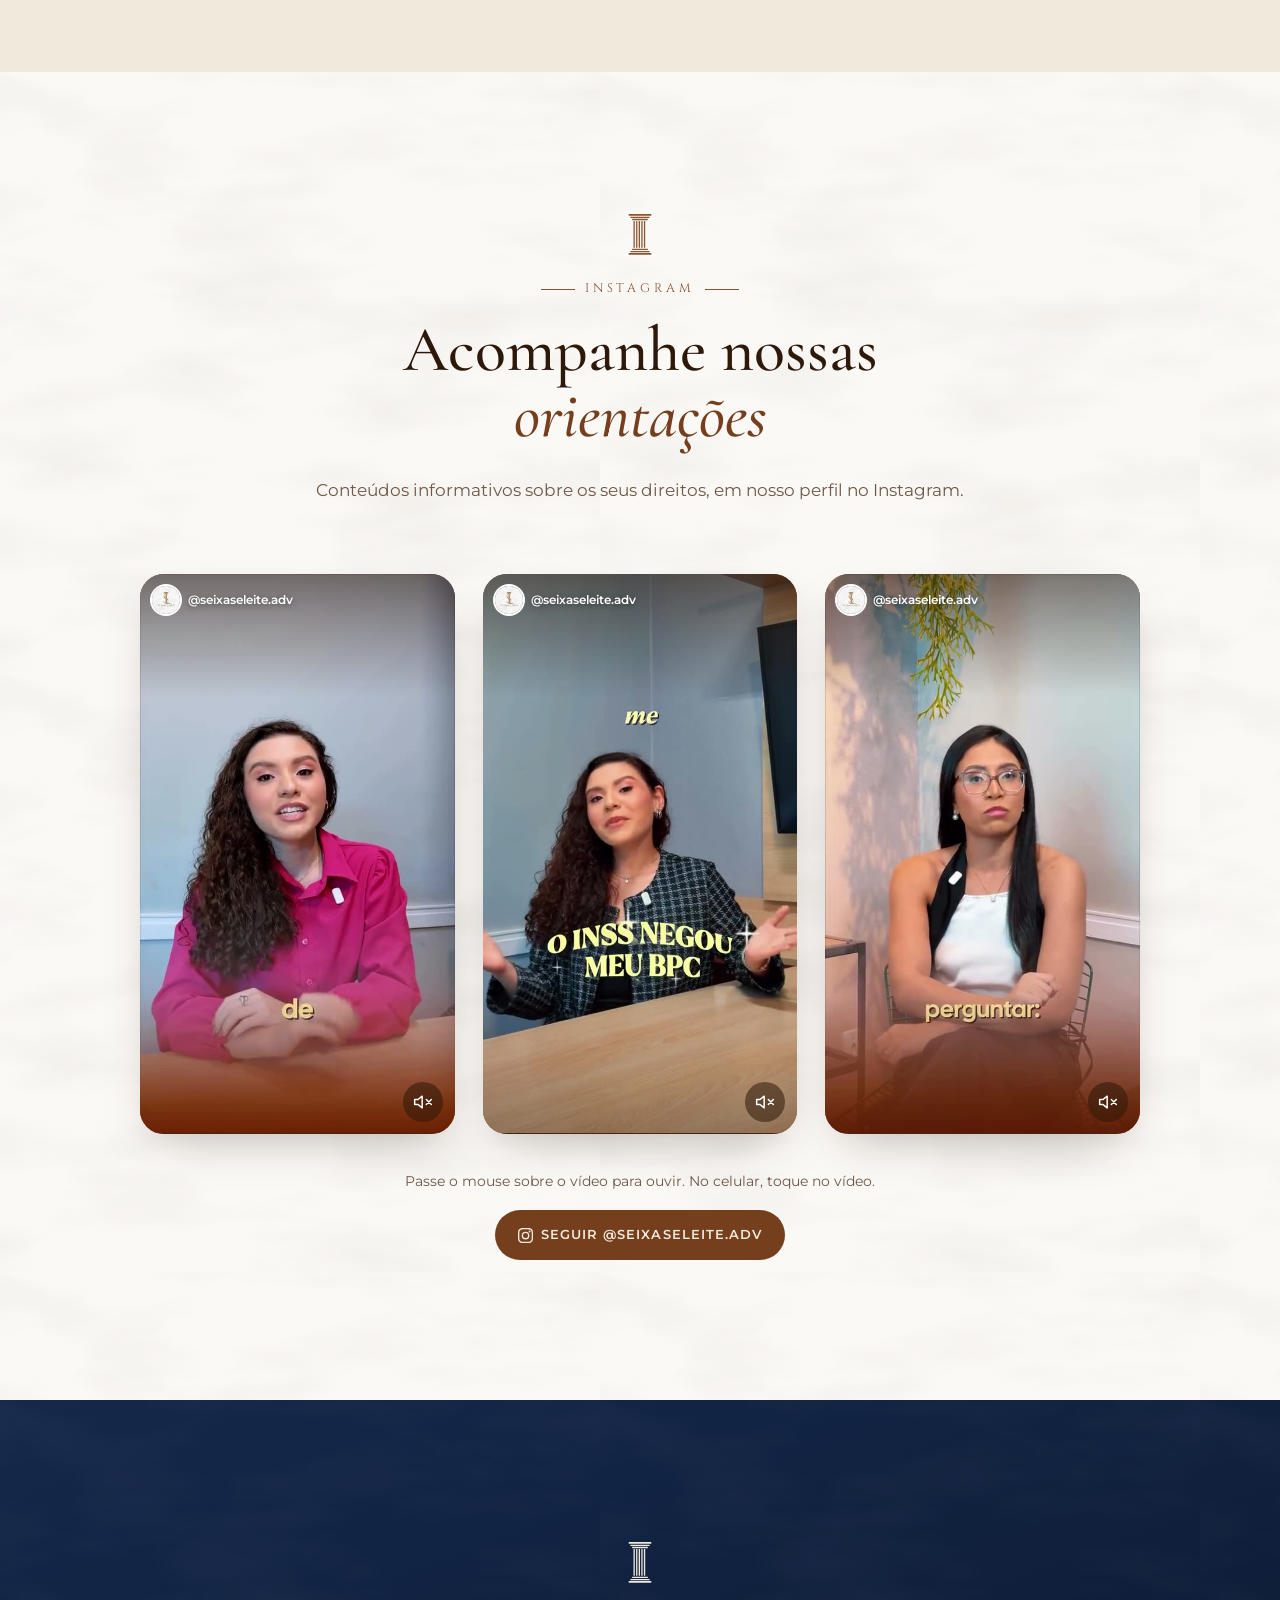
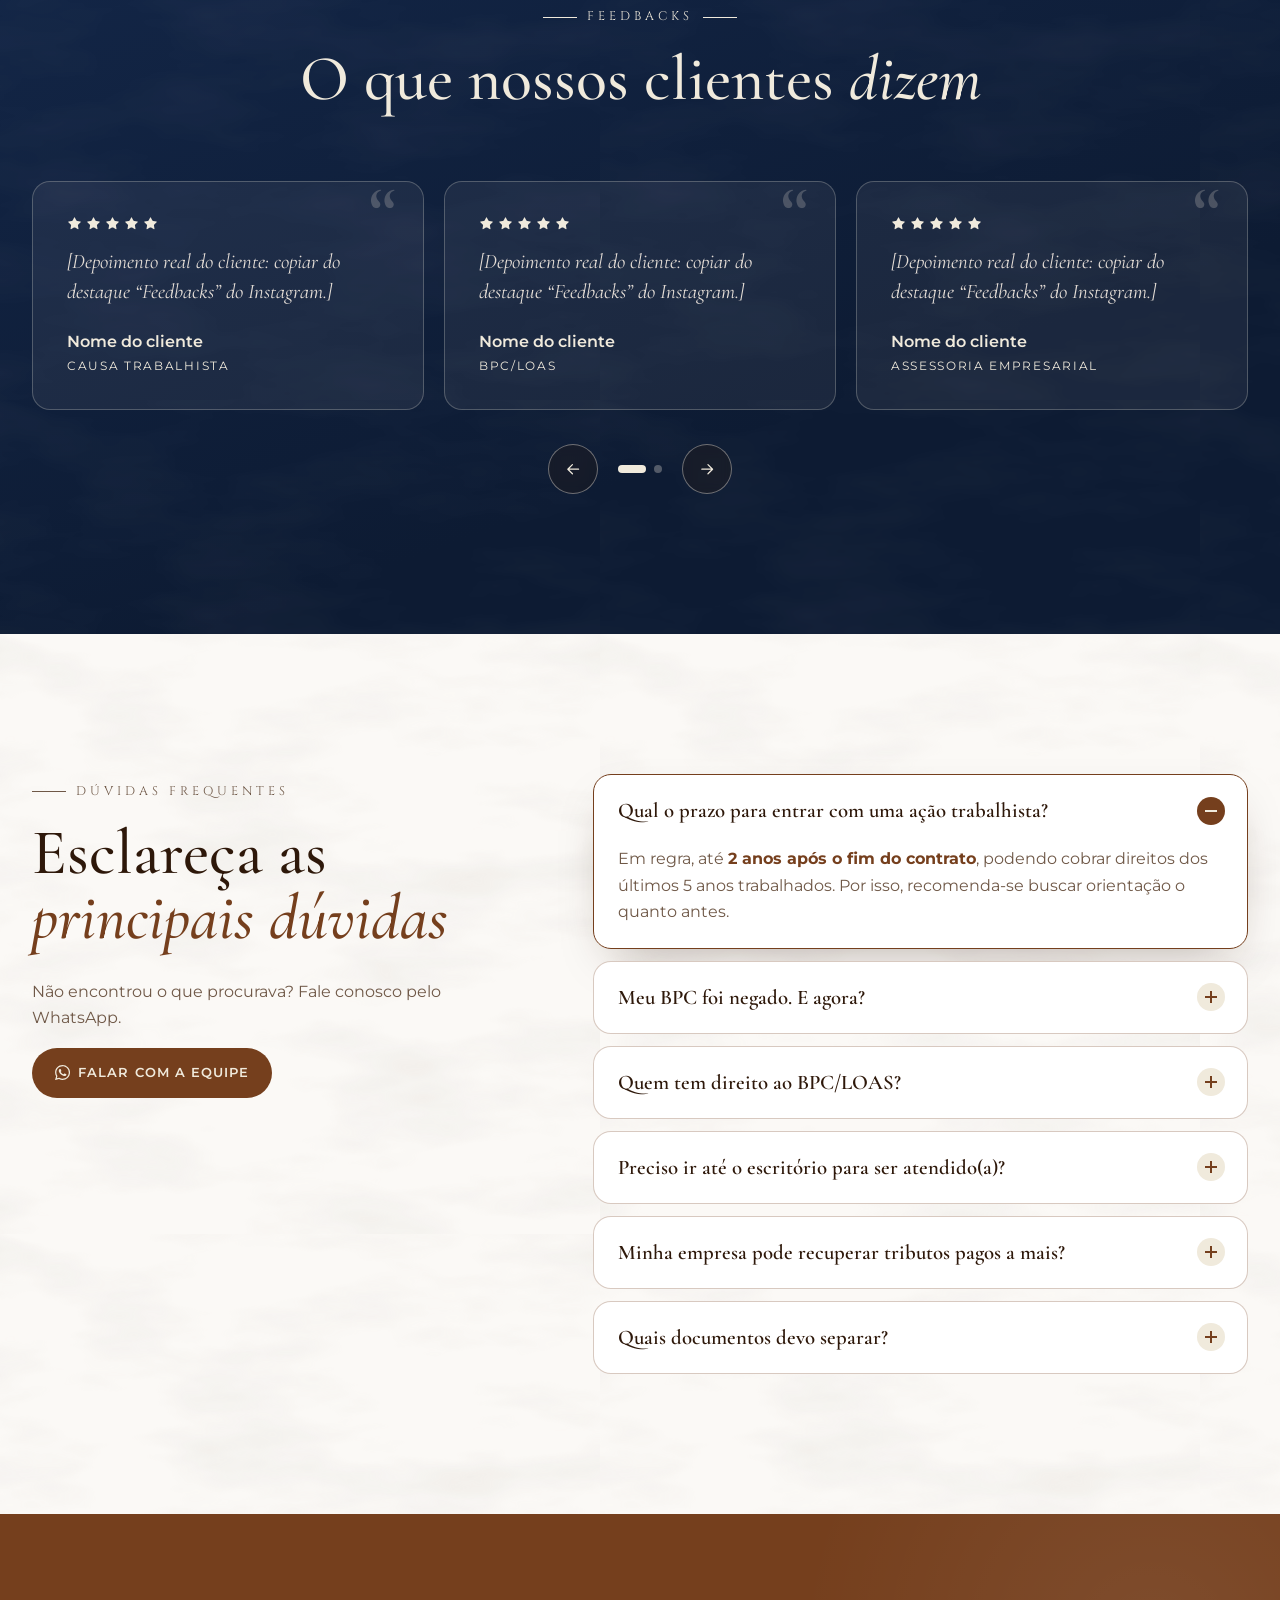
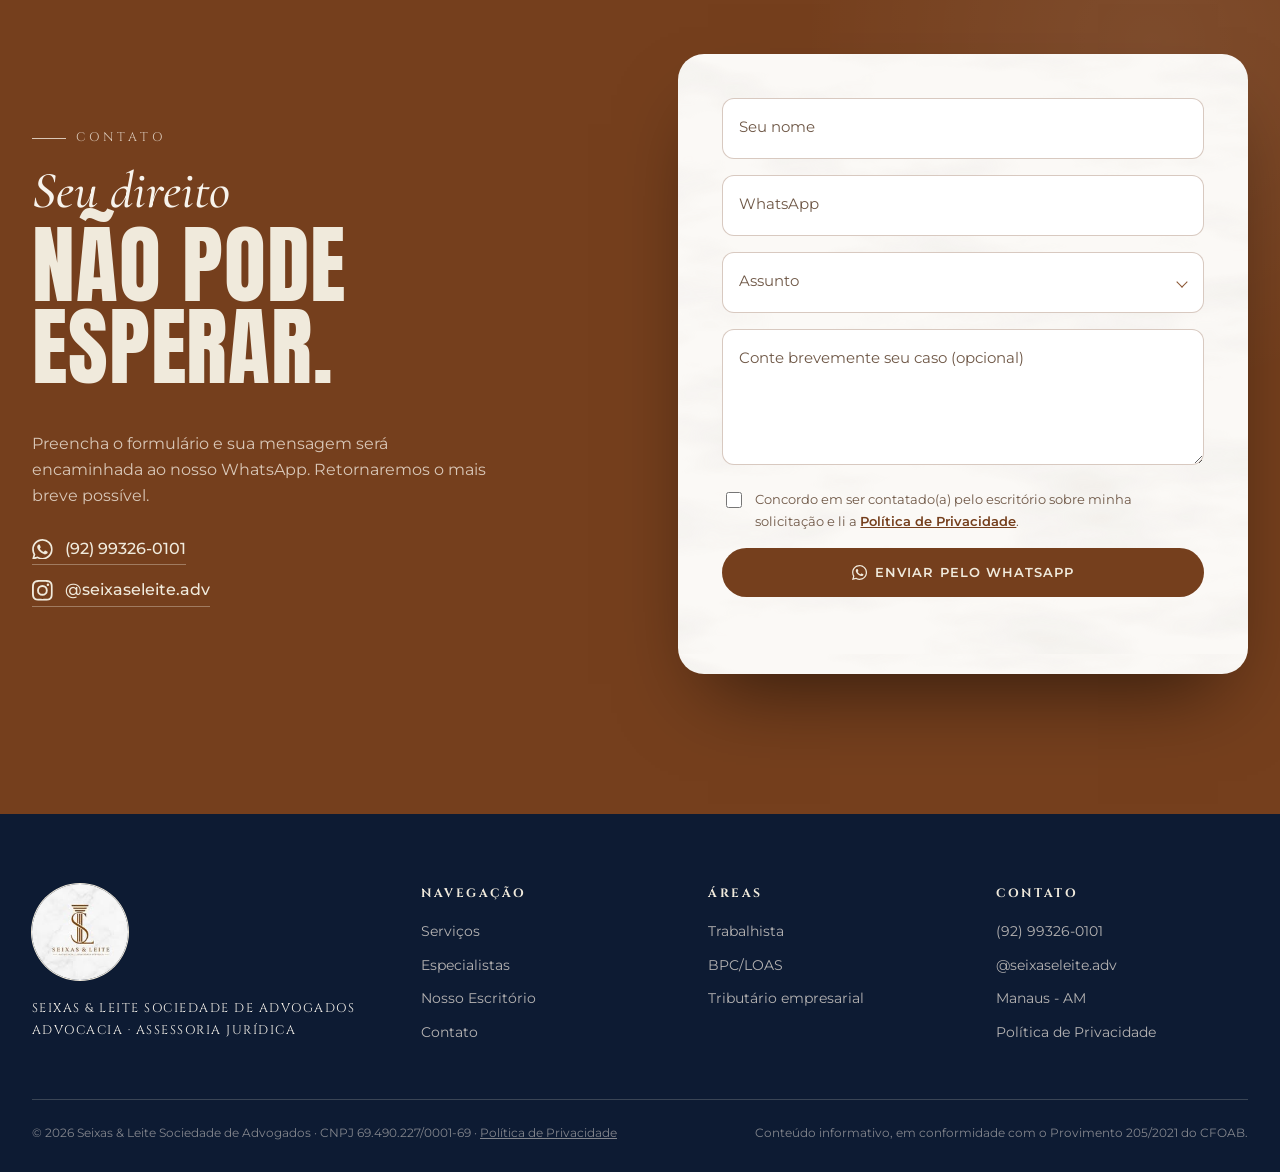
==== commit 1a791e8a: "Fotos do escritório, OAB das sócias, CNPJ e Política de Privacidade Galeria do escritório com amplia" ====
--- a/index.html
+++ b/index.html
@@ -59,7 +59,7 @@
       },
       "primaryImageOfPage": "https://seixasleite.com.br/assets/img/og-seixas-leite.jpg",
       "inLanguage": "pt-BR",
-      "dateModified": "2026-11-08"
+      "dateModified": "2026-11-12"
     },
     {
       "@type": "City",
@@ -74,6 +74,8 @@
       "@type": "LegalService",
       "@id": "https://seixasleite.com.br/#escritorio",
       "name": "Seixas & Leite",
+      "legalName": "Seixas & Leite Sociedade de Advogados",
+      "taxID": "69.490.227/0001-69",
       "url": "https://seixasleite.com.br/",
       "description": "Escritório de advocacia em Manaus-AM com atuação em Direito do Trabalho, Direito Previdenciário (BPC/LOAS) e assessoria jurídica e tributária para empresas, com atendimento presencial e online.",
       "logo": "https://seixasleite.com.br/assets/icons/icon-512.png",
@@ -170,6 +172,11 @@
       "@id": "https://seixasleite.com.br/#carla-seixas",
       "name": "Carla Seixas",
       "jobTitle": "Advogada e sócia-fundadora",
+      "identifier": {
+        "@type": "PropertyValue",
+        "propertyID": "OAB/AM",
+        "value": "19.126"
+      },
       "worksFor": {
         "@id": "https://seixasleite.com.br/#escritorio"
       },
@@ -186,6 +193,11 @@
       "@id": "https://seixasleite.com.br/#larissa-leite",
       "name": "Larissa Leite",
       "jobTitle": "Advogada e sócia-fundadora",
+      "identifier": {
+        "@type": "PropertyValue",
+        "propertyID": "OAB/AM",
+        "value": "21.923"
+      },
       "worksFor": {
         "@id": "https://seixasleite.com.br/#escritorio"
       },
@@ -259,7 +271,7 @@
   <link rel="preconnect" href="https://fonts.googleapis.com">
   <link rel="preconnect" href="https://fonts.gstatic.com" crossorigin>
   <link href="https://fonts.googleapis.com/css2?family=Anton&family=Cinzel:wght@400;500;600;700&family=Cormorant+Garamond:ital,wght@0,400;0,500;0,600;0,700;1,500&family=Montserrat:wght@300;400;500;600;700&display=swap" rel="stylesheet">
-  <link rel="stylesheet" href="css/style.css?v=20261108j">
+  <link rel="stylesheet" href="css/style.css?v=20261112">
   <noscript><style>.reveal { opacity: 1; transform: none; }</style></noscript>
 </head>
 <body>
@@ -367,7 +379,7 @@
             <img src="assets/img/banner-socias.jpg" alt="As advogadas Larissa Leite e Carla Seixas, sócias do escritório Seixas &amp; Leite em Manaus" width="2000" height="1333" fetchpriority="high" decoding="async">
           </figure>
           <div class="slide__content container">
-            <p class="eyebrow">Sociedade de Advocacia · Manaus-AM</p>
+            <p class="eyebrow">Sociedade de Advogados · Manaus-AM</p>
             <h1 class="slide__title">
               <span class="t-serif">Conte com quem</span>
               <span class="t-impact">entende do seu</span>
@@ -525,7 +537,7 @@
             <div class="person__body">
               <p class="person__role">Sócia-fundadora</p>
               <h3 class="sr-only">Carla Seixas</h3>
-              <p class="person__oab" data-nosnippet>OAB/AM nº 00.000</p>
+              <p class="person__oab">OAB/AM nº 19.126</p>
               <ul class="person__tags">
                 <li>Trabalhista</li><li>Previdenciário</li><li>Tributário</li>
               </ul>
@@ -554,7 +566,7 @@
             <div class="person__body">
               <p class="person__role">Sócia-fundadora</p>
               <h3 class="sr-only">Larissa Leite</h3>
-              <p class="person__oab" data-nosnippet>OAB/AM nº 00.000</p>
+              <p class="person__oab">OAB/AM nº 21.923</p>
               <ul class="person__tags">
                 <li>Trabalhista</li><li>Previdenciário</li><li>Tributário</li>
               </ul>
@@ -577,7 +589,7 @@
     <!-- ================= BANNER DAS SÓCIAS ================= -->
     <section class="duo" aria-label="As sócias">
       <figure class="duo__media slot" data-label="Banner das sócias · largura total (1920×900)">
-        <img src="assets/img/banner-duo.jpg" loading="lazy" decoding="async" alt="As sócias Carla Seixas e Larissa Leite no escritório">
+        <img src="assets/img/banner-duo.jpg" width="1920" height="900" loading="lazy" decoding="async" alt="Sala de atendimento do escritório Seixas &amp; Leite">
       </figure>
       <div class="duo__content container reveal">
         <svg class="column-icon column-icon--light"><use href="#column"/></svg>
@@ -594,7 +606,7 @@
           <div class="office__text reveal">
             <p class="eyebrow eyebrow--dark">Nosso Escritório</p>
             <h2 class="section__title section__title--left">Um escritório comprometido com <em>cada cliente</em></h2>
-            <p>A <strong>Seixas &amp; Leite Sociedade de Advocacia</strong> nasceu em Manaus com o propósito de oferecer atendimento técnico e estratégico a cada cliente, com linguagem clara, transparência em cada etapa e acompanhamento próximo.</p>
+            <p>A <strong>Seixas &amp; Leite Sociedade de Advogados</strong> nasceu em Manaus com o propósito de oferecer atendimento técnico e estratégico a cada cliente, com linguagem clara, transparência em cada etapa e acompanhamento próximo.</p>
             <ul class="values">
               <li><b>Excelência</b>Atuação técnica e dedicada em cada caso.</li>
               <li><b>Transparência</b>Você sabe o que está acontecendo no seu processo.</li>
@@ -603,9 +615,9 @@
           </div>
 
           <div class="office__gallery reveal">
-            <figure class="slot g1" data-label="Foto do escritório 1"><img src="assets/img/escritorio-1.jpg" loading="lazy" decoding="async" alt="Escritório Seixas & Leite"></figure>
-            <figure class="slot g2" data-label="Foto do escritório 2"><img src="assets/img/escritorio-2.jpg" loading="lazy" decoding="async" alt=""></figure>
-            <figure class="slot g3" data-label="Foto do escritório 3"><img src="assets/img/escritorio-3.jpg" loading="lazy" decoding="async" alt=""></figure>
+            <figure class="slot g1" data-label="Foto do escritório 1"><img src="assets/img/escritorio-1.jpg" width="900" height="1600" loading="lazy" decoding="async" alt="Sala de atendimento do escritório Seixas &amp; Leite em Manaus, com o logo na parede"></figure>
+            <figure class="slot g2" data-label="Foto do escritório 2"><img src="assets/img/escritorio-2.jpg" width="900" height="900" loading="lazy" decoding="async" alt="Logo Seixas &amp; Leite na parede da sala de atendimento"></figure>
+            <figure class="slot g3" data-label="Foto do escritório 3"><img src="assets/img/escritorio-3.jpg" width="900" height="900" loading="lazy" decoding="async" alt="Mesa de atendimento com xícara personalizada Seixas &amp; Leite"></figure>
           </div>
         </div>
 
@@ -782,7 +794,7 @@
             <textarea id="f-msg" name="mensagem" rows="4" placeholder=" "></textarea>
             <label for="f-msg">Conte brevemente seu caso (opcional)</label>
           </div>
-          <label class="consent"><input type="checkbox" required> <span>Concordo em ser contatado(a) pelo escritório sobre minha solicitação.</span></label>
+          <label class="consent"><input type="checkbox" required> <span>Concordo em ser contatado(a) pelo escritório sobre minha solicitação e li a <a href="/politica-de-privacidade" target="_blank" rel="noopener">Política de Privacidade</a>.</span></label>
           <button type="submit" class="btn btn--coffee btn--block"><svg class="ico"><use href="#ico-wpp"/></svg> Enviar pelo WhatsApp</button>
           <p class="form__msg" role="status" aria-live="polite"></p>
         </form>
@@ -795,7 +807,7 @@
     <div class="container footer__grid">
       <div class="footer__brand">
         <img src="assets/img/logo.png" alt="Seixas & Leite" class="footer__logo" width="96" height="96" loading="lazy" decoding="async">
-        <p>Seixas &amp; Leite Sociedade de Advocacia<br>Advocacia · Assessoria Jurídica</p>
+        <p>Seixas &amp; Leite Sociedade de Advogados<br>Advocacia · Assessoria Jurídica</p>
       </div>
       <nav class="footer__nav" aria-label="Rodapé">
         <b>Navegação</b>
@@ -815,10 +827,11 @@
         <a href="https://wa.me/5592993260101" target="_blank" rel="noopener">(92) 99326-0101</a>
         <a href="https://www.instagram.com/seixaseleite.adv/" target="_blank" rel="noopener">@seixaseleite.adv</a>
         <span>Manaus - AM</span>
+        <a href="/politica-de-privacidade">Política de Privacidade</a>
       </div>
     </div>
     <div class="container footer__bottom">
-      <p data-nosnippet>© <span data-year></span> Seixas &amp; Leite Sociedade de Advocacia · CNPJ 00.000.000/0000-00 · OAB/AM 000/0000</p>
+      <p>© <span data-year></span> Seixas &amp; Leite Sociedade de Advogados · CNPJ 69.490.227/0001-69 · <a href="/politica-de-privacidade">Política de Privacidade</a></p>
       <p>Conteúdo informativo, em conformidade com o Provimento 205/2021 do CFOAB.</p>
     </div>
   </footer>
@@ -830,6 +843,6 @@
   </a>
   <a href="#inicio" class="to-top" aria-label="Voltar ao topo"><svg class="ico"><use href="#ico-arrow"/></svg></a>
 
-  <script src="js/main.js?v=20261108d"></script>
+  <script src="js/main.js?v=20261112"></script>
 </body>
 </html>
--- a/css/style.css
+++ b/css/style.css
@@ -1033,3 +1033,29 @@
   }
   .hero__scroll { display: none; }
 }
+
+/* ---------- Fotos do escritório: ampliar ---------- */
+.office__gallery .slot:not(.is-empty) { cursor: zoom-in; }
+.office__gallery .slot:focus-visible { outline: 2px solid var(--coffee); outline-offset: 3px; }
+.lightbox { padding: 0; border: 0; background: transparent; max-width: min(92vw, 1100px); max-height: 90vh; overflow: visible; }
+.lightbox::backdrop { background: rgba(13, 27, 51, .88); backdrop-filter: blur(4px); }
+.lightbox img { display: block; max-width: min(92vw, 1100px); max-height: 86vh; width: auto; height: auto; border-radius: var(--radius); box-shadow: 0 30px 80px -20px rgba(0, 0, 0, .6); }
+.lightbox__close { position: absolute; top: -18px; right: -18px; width: 42px; height: 42px; border: 0; border-radius: 50%; background: var(--cream); color: var(--navy); font-size: 1.6rem; line-height: 1; box-shadow: var(--shadow); }
+@media (max-width: 600px) { .lightbox__close { top: -52px; right: 0; } }
+
+/* =========================================================
+   POLÍTICA DE PRIVACIDADE
+   ========================================================= */
+.legal-page .header { position: sticky; }
+.legal { background: var(--marble); background-image: var(--marble-tex); background-size: 600px; padding: clamp(48px, 7vw, 90px) 0 clamp(64px, 9vw, 120px); }
+.legal__box { max-width: 820px; margin: 0 auto; background: #fff; border: 1px solid var(--line); border-radius: calc(var(--radius) + 8px); box-shadow: var(--shadow); padding: clamp(26px, 5vw, 60px); }
+.legal h1 { font-family: var(--f-serif); font-weight: 500; font-size: clamp(2.2rem, 5vw, 3.2rem); color: var(--coffee-ink); margin-bottom: .2em; }
+.legal__updated { color: var(--muted); font-size: .85rem; margin-bottom: 2em; }
+.legal h2 { font-family: var(--f-serif); font-weight: 600; font-size: clamp(1.35rem, 2.6vw, 1.7rem); color: var(--navy); margin: 1.8em 0 .5em; }
+.legal p, .legal li { color: var(--ink); font-size: .95rem; line-height: 1.75; }
+.legal ul { list-style: disc; padding-left: 1.3em; margin: 0 0 1em; }
+.legal li { margin-bottom: .35em; }
+.legal a { color: var(--coffee); font-weight: 600; }
+.legal__back { display: inline-flex; margin-top: 2.2em; }
+.consent a { color: var(--coffee); font-weight: 600; }
+.footer__bottom a { color: inherit; }
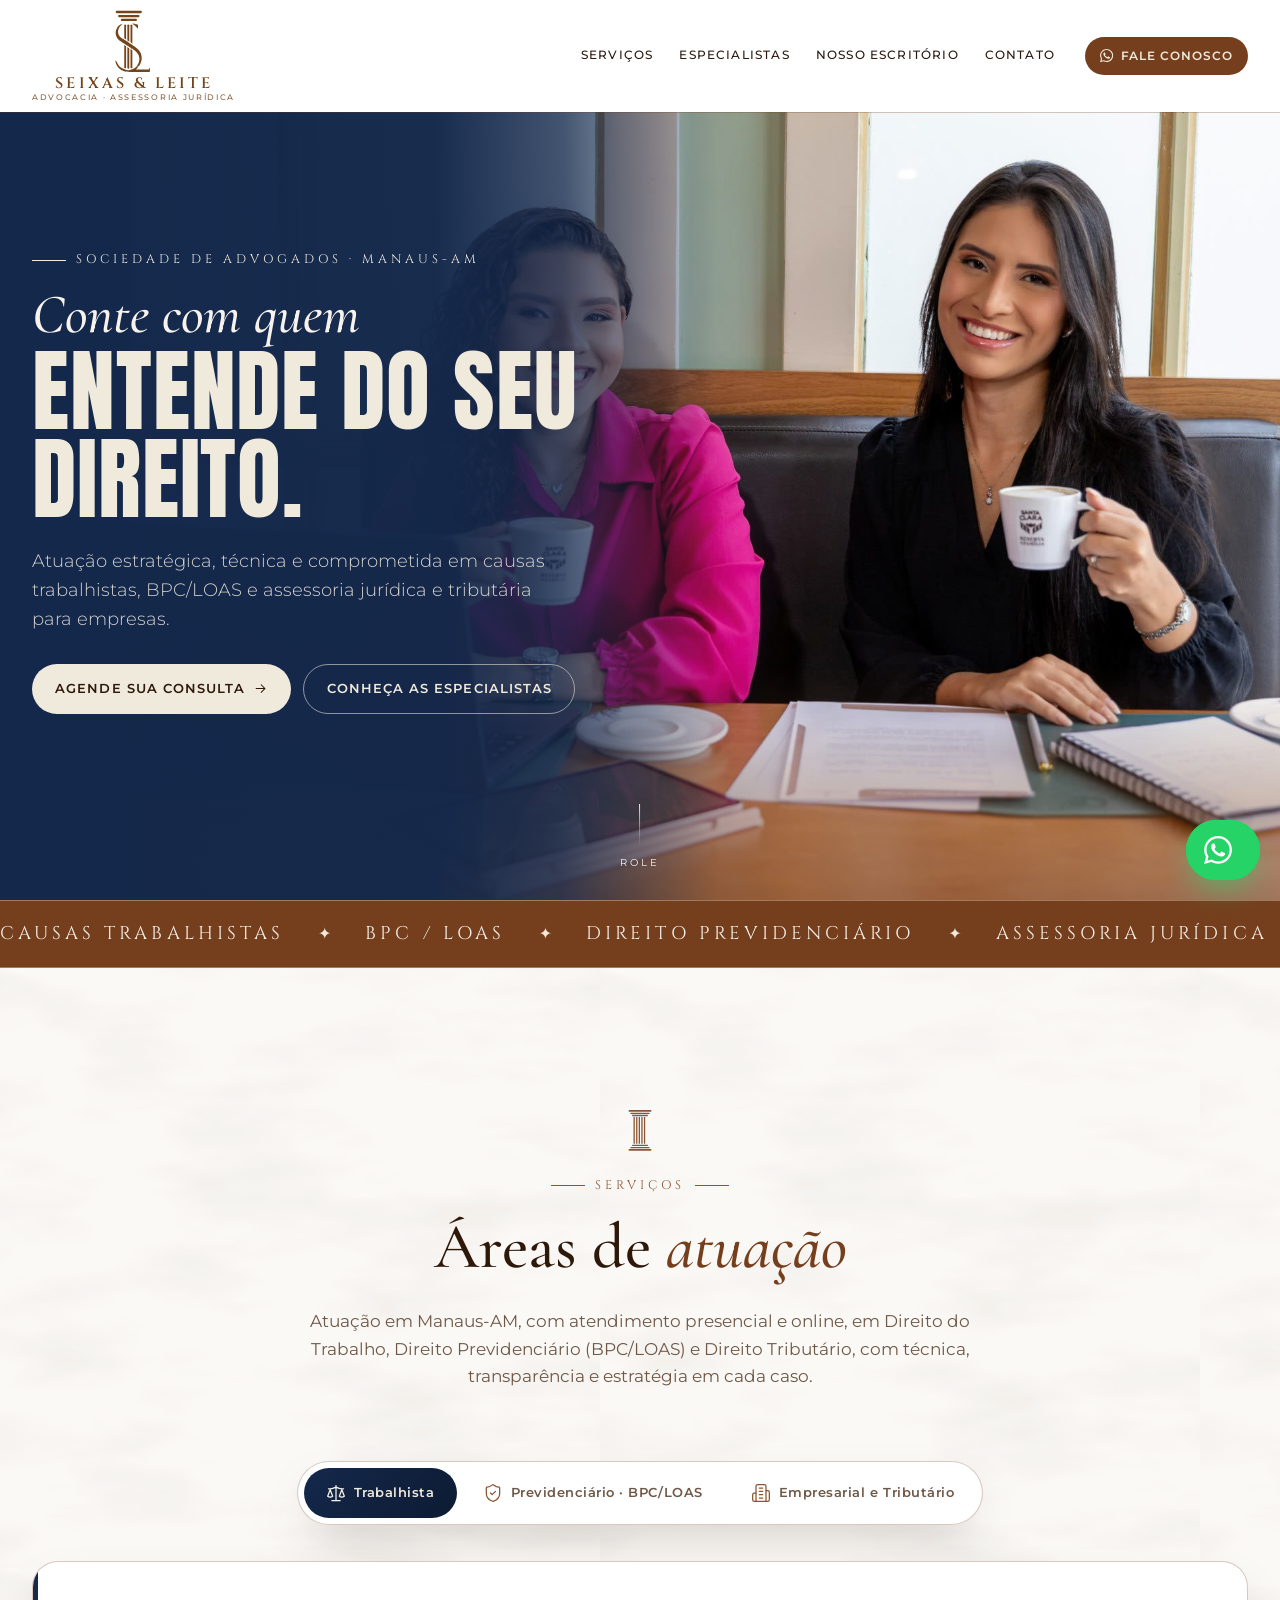
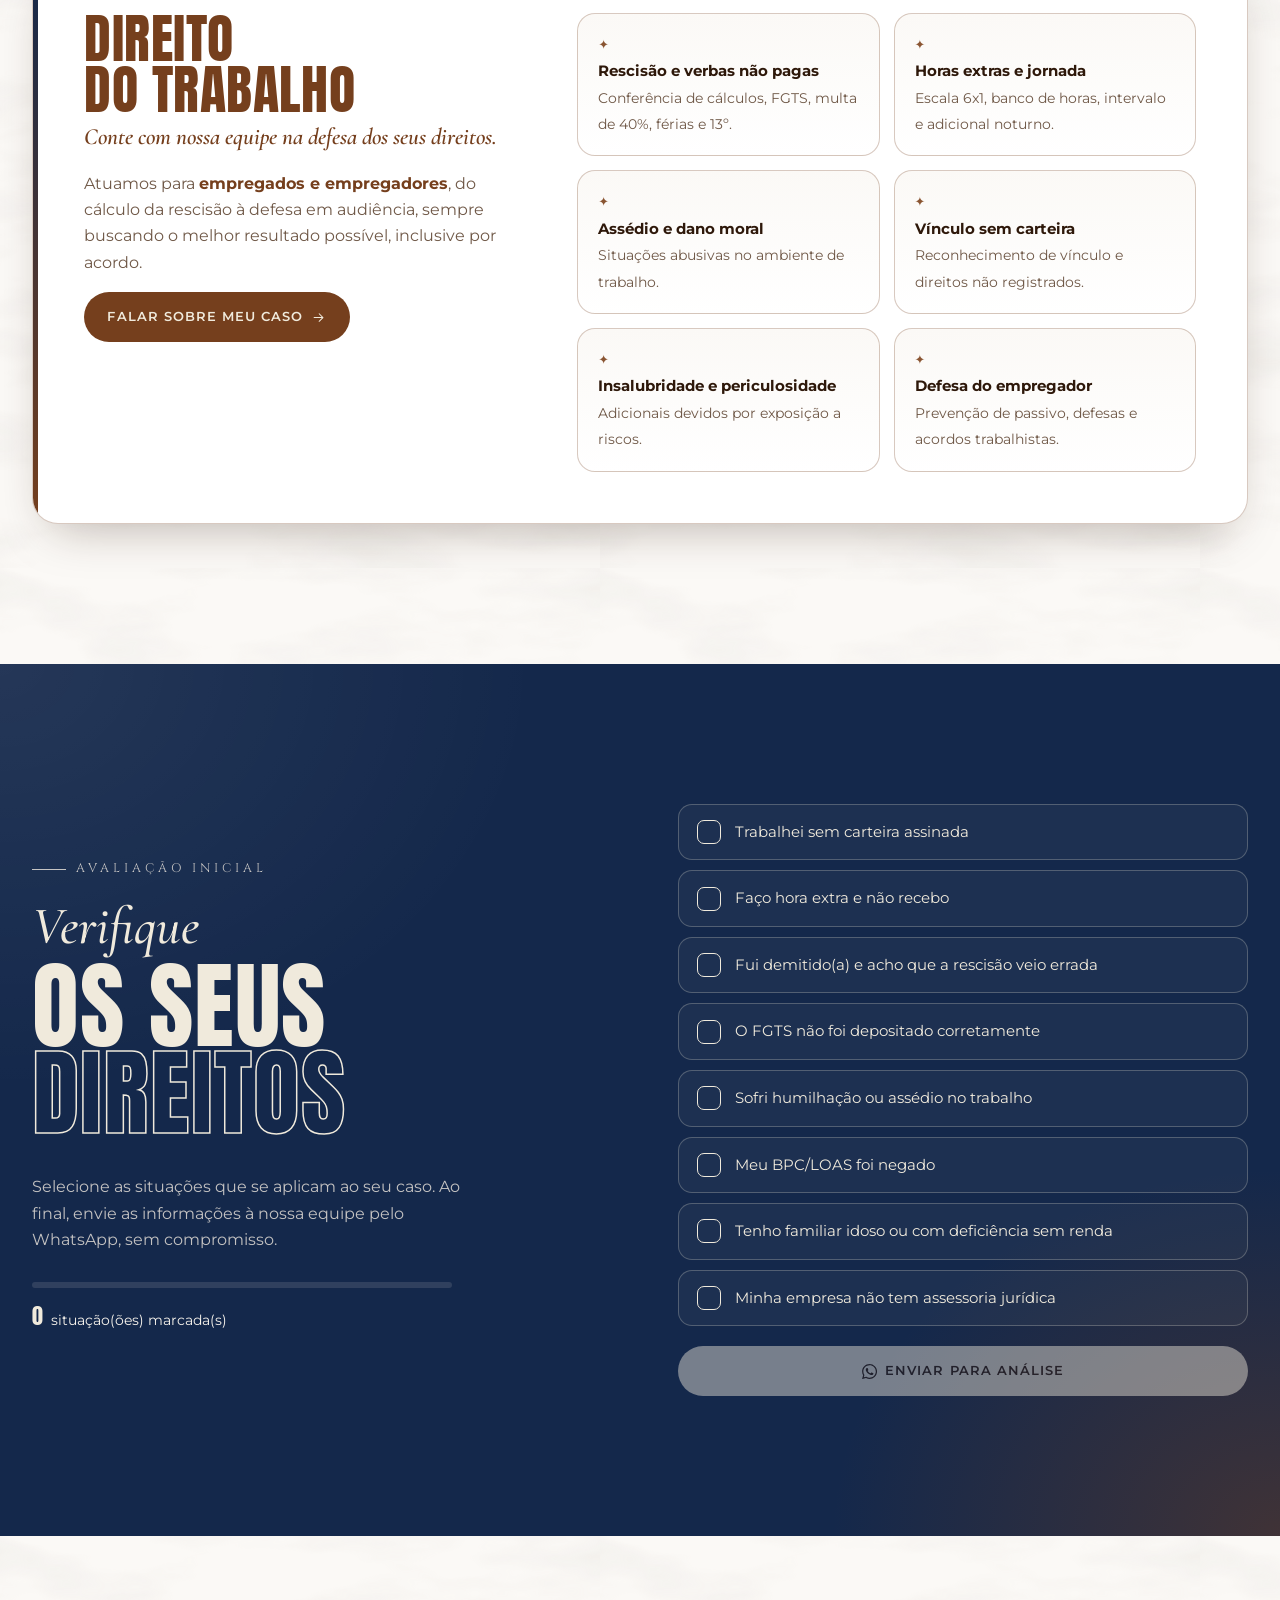
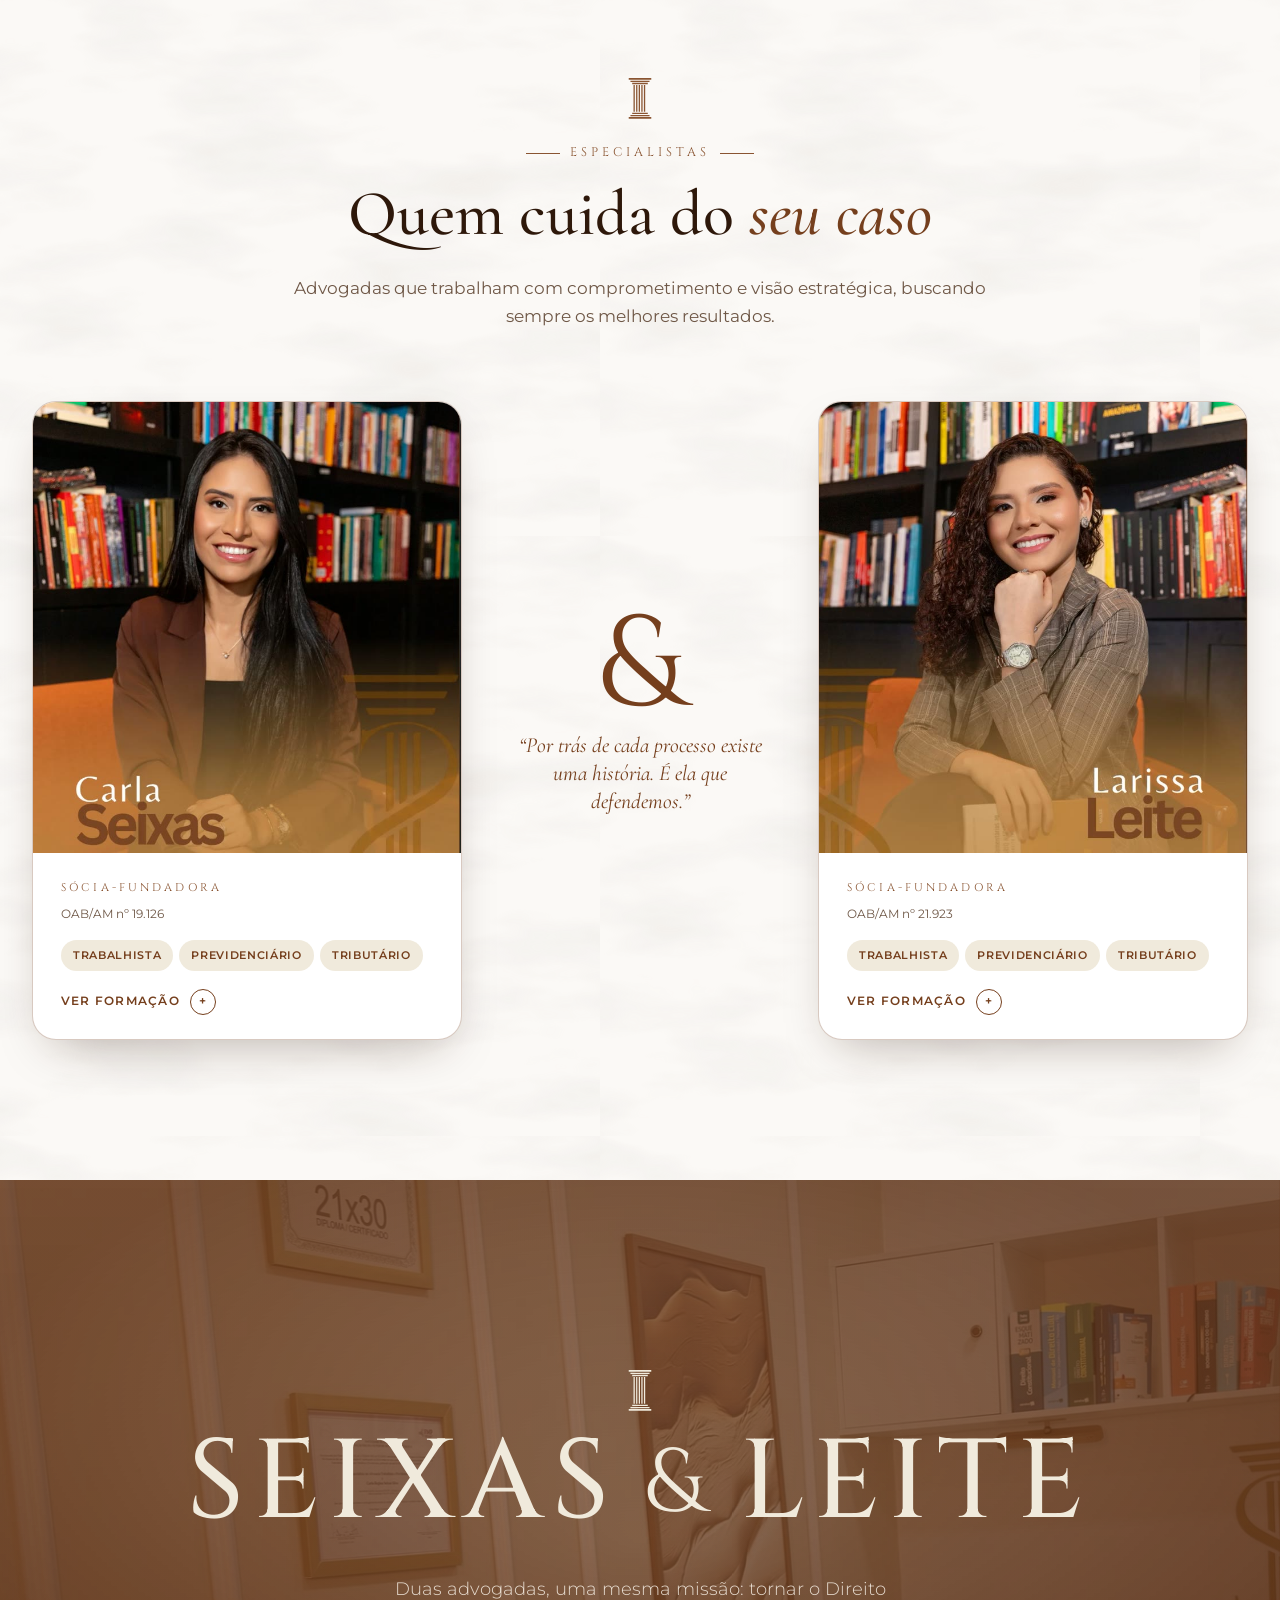
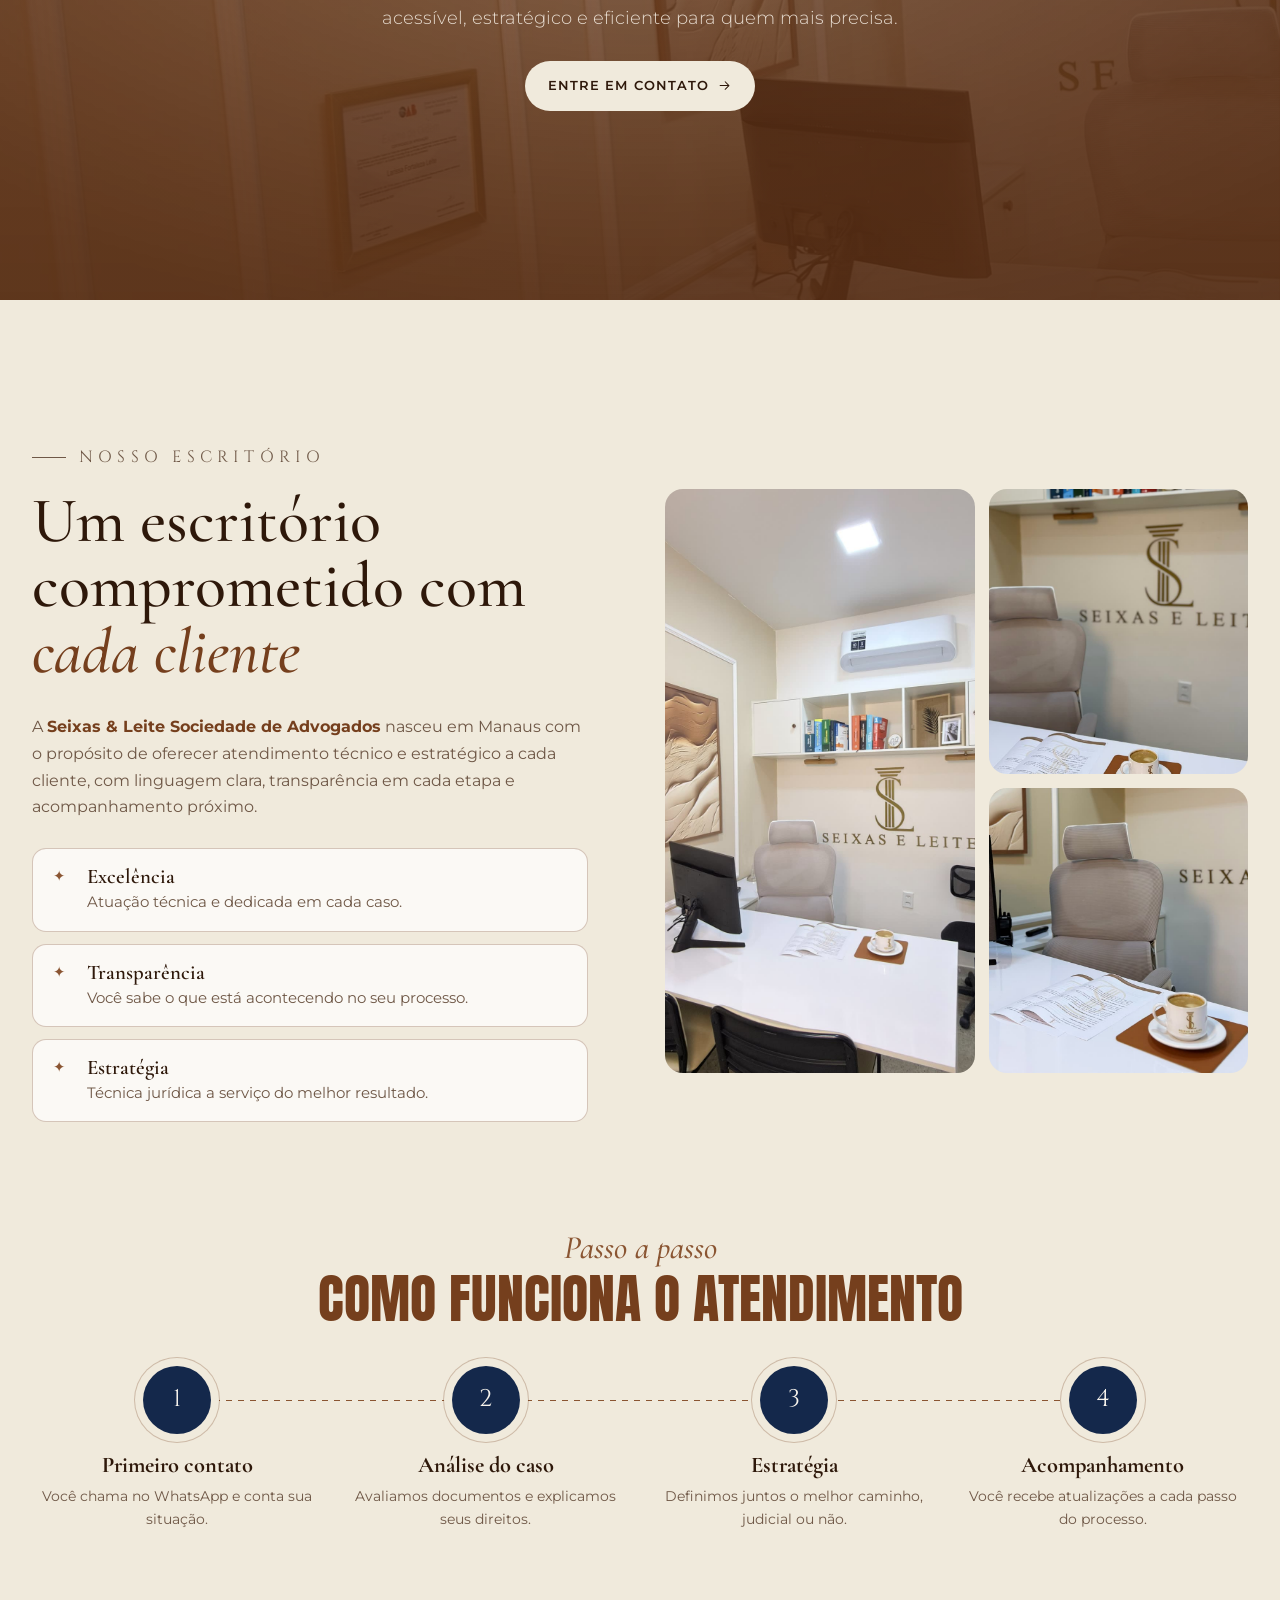
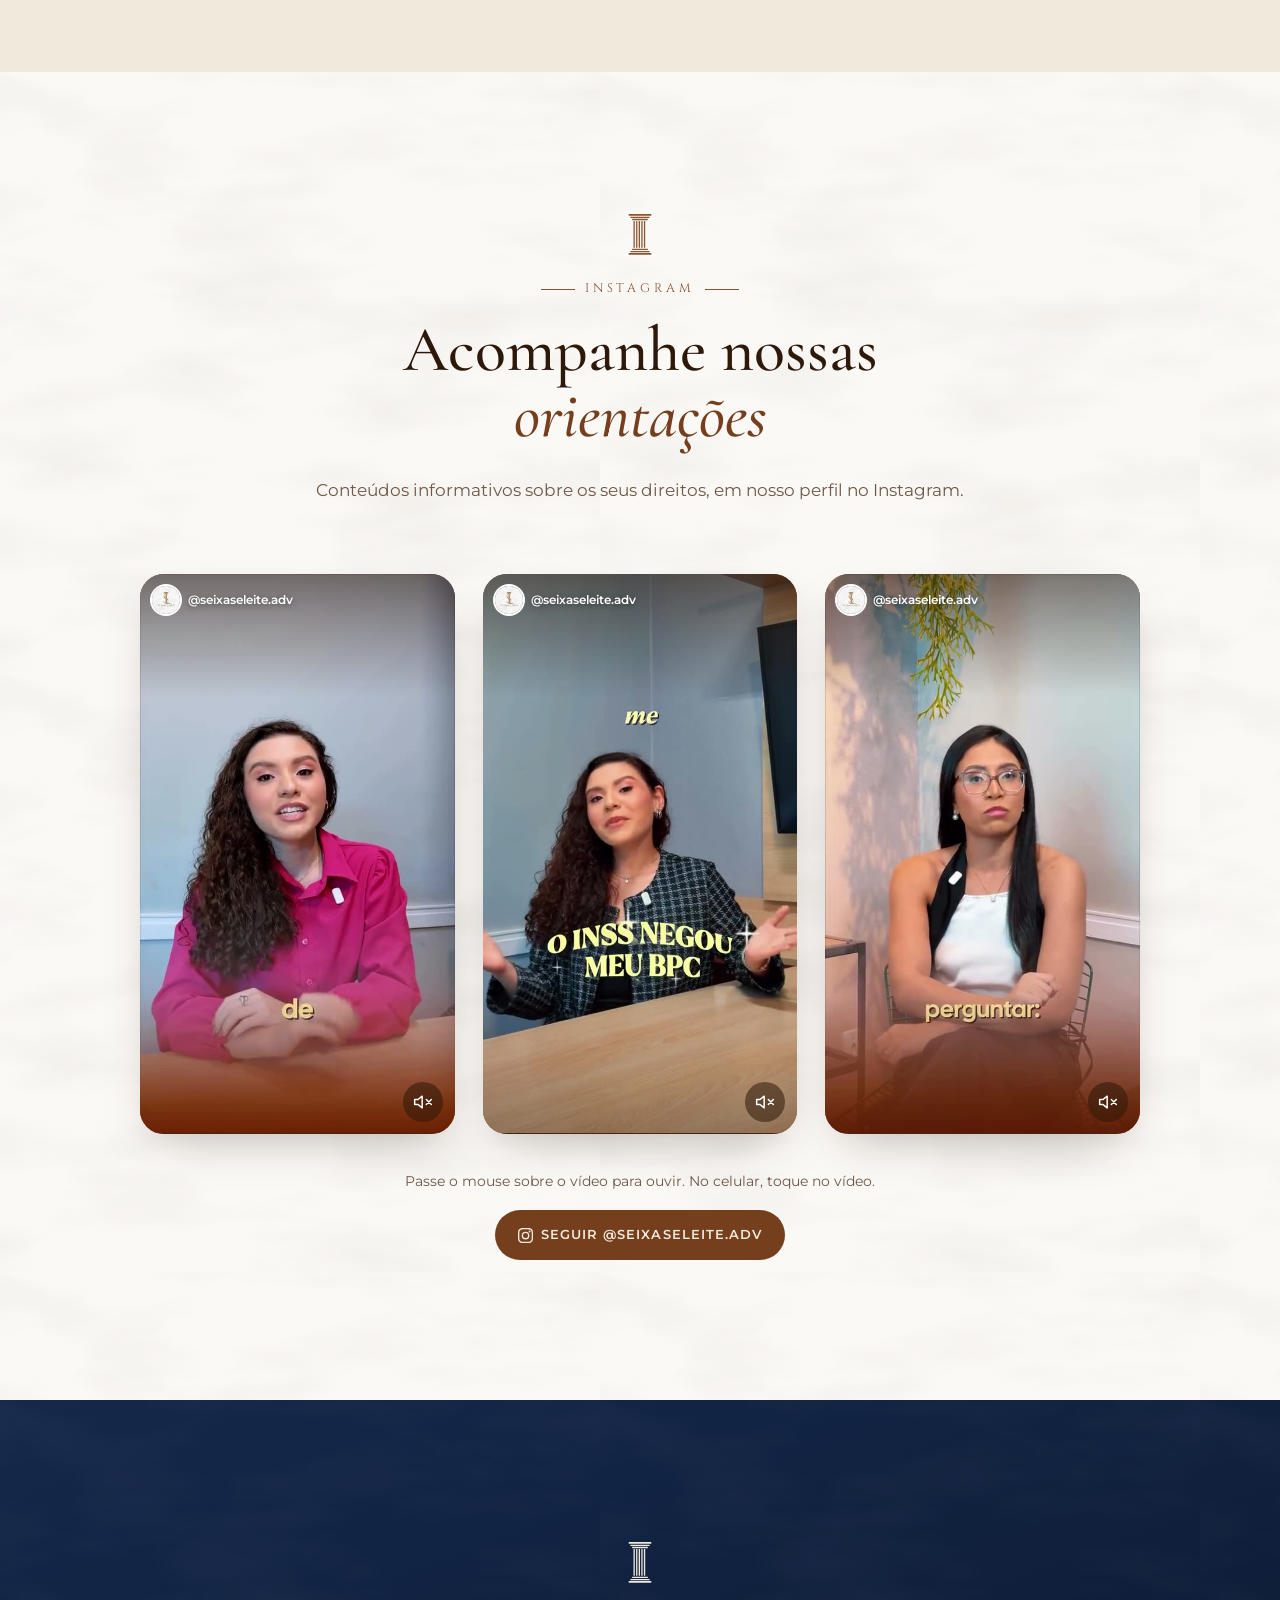
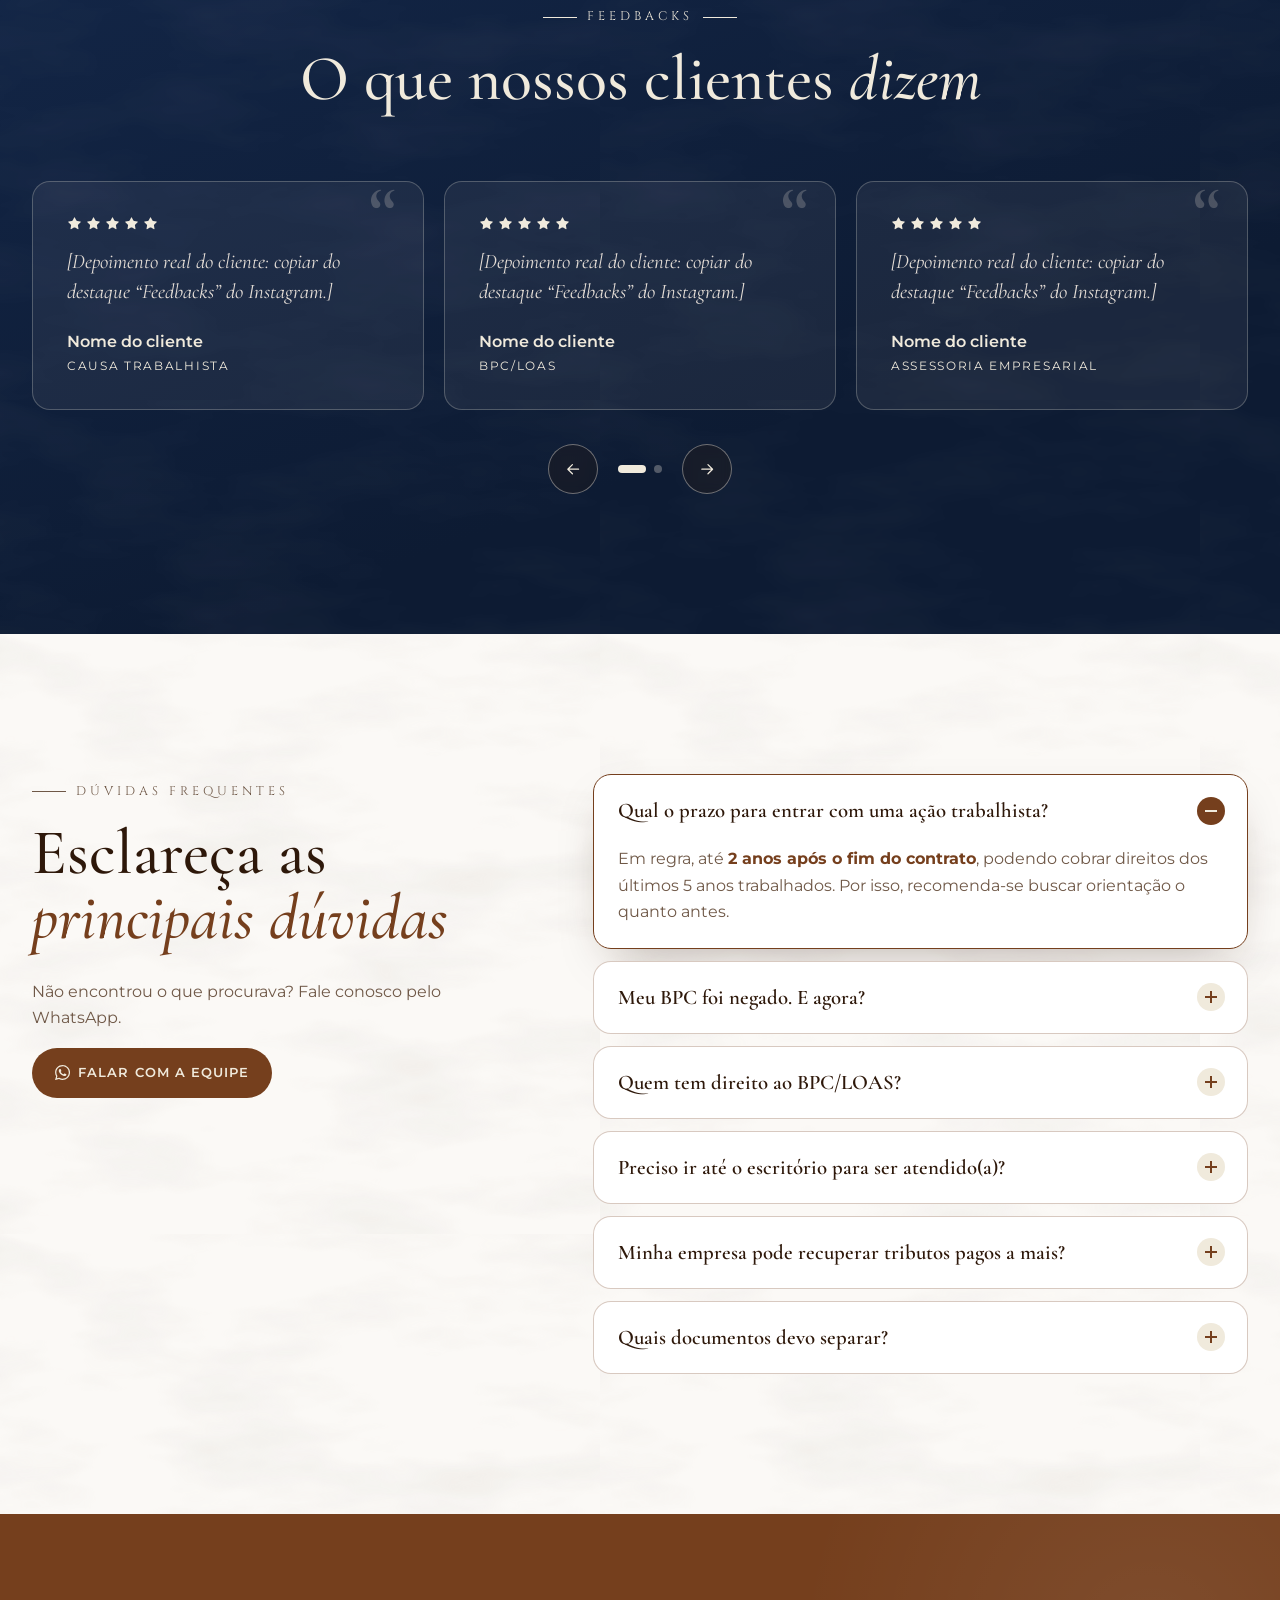
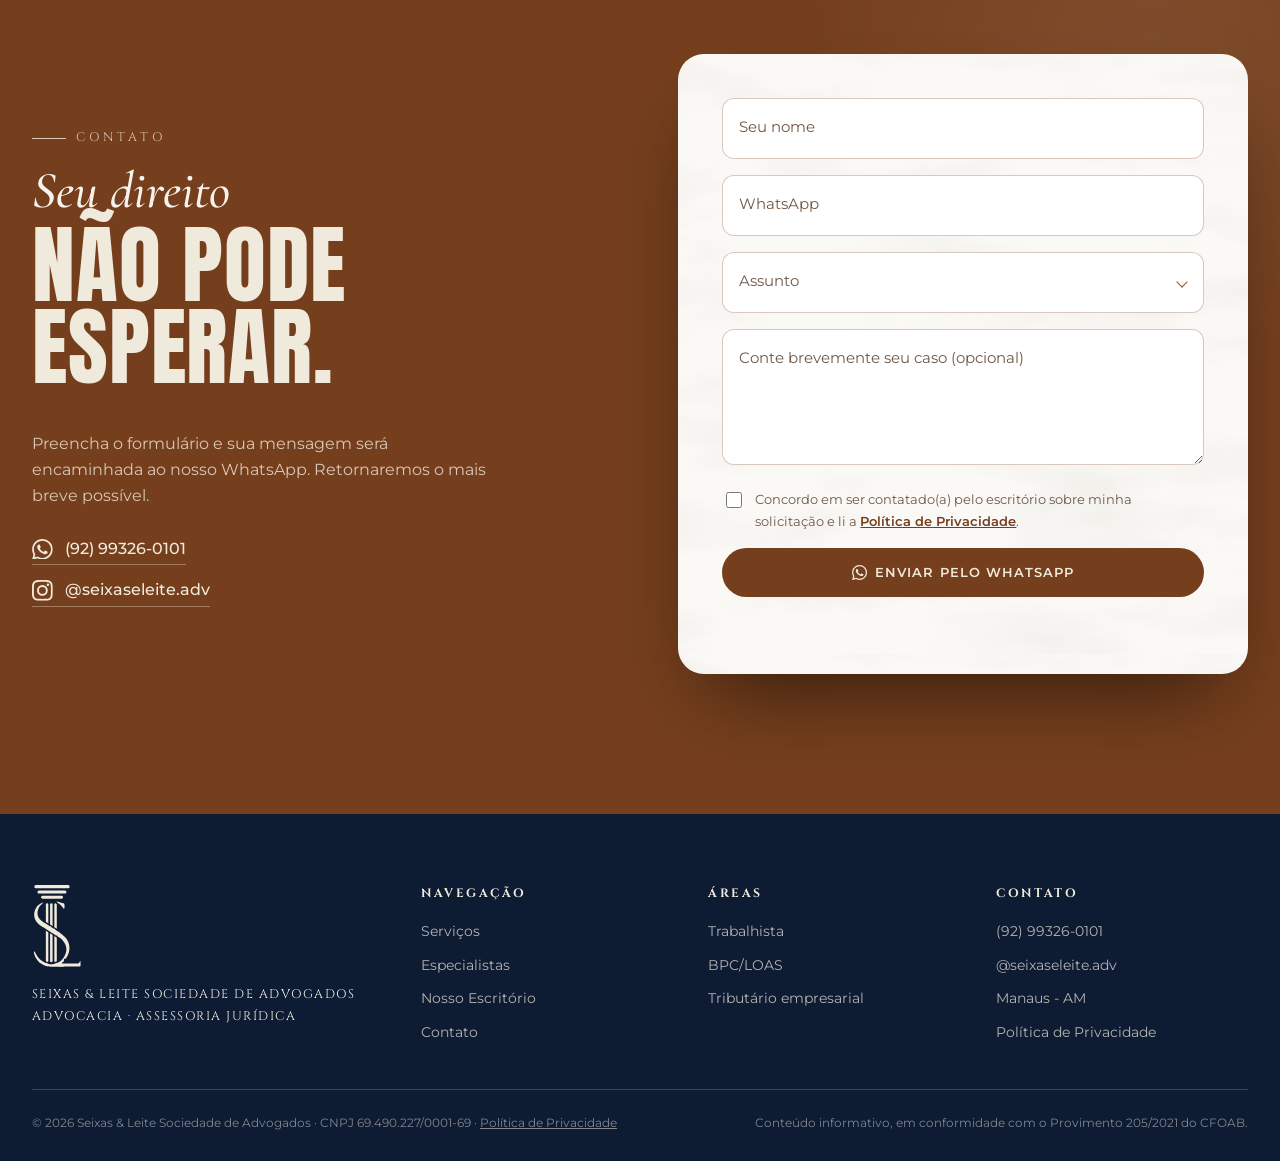
==== commit fc787fba: "Logo em vetor para ficar nítida em qualquer tela Recria o monograma S|L em SVG (geometria exata e S " ====
--- a/index.html
+++ b/index.html
@@ -4,7 +4,7 @@
   <meta charset="utf-8">
   <meta name="viewport" content="width=device-width, initial-scale=1">
   <title>Advogadas em Manaus: Trabalhista e BPC/LOAS | Seixas &amp; Leite</title>
-  <meta name="description" content="Escritório em Manaus-AM com atuação em causas trabalhistas, BPC/LOAS e assessoria jurídica e tributária para empresas. Atendimento presencial e online.">
+  <meta name="description" content="Seixas &amp; Leite Advogados em Manaus-AM: Direito do Trabalho, BPC/LOAS e assessoria tributária para empresas. Atendimento presencial e online pelo WhatsApp.">
   <meta name="robots" content="index, follow, max-image-preview:large, max-snippet:-1, max-video-preview:-1">
   <link rel="canonical" href="https://seixasleite.com.br/">
   <link rel="alternate" hreflang="pt-BR" href="https://seixasleite.com.br/">
@@ -29,7 +29,7 @@
   <meta property="og:image:alt" content="As advogadas Carla Seixas e Larissa Leite, sócias do escritório Seixas &amp; Leite">
   <meta name="twitter:card" content="summary_large_image">
   <meta name="twitter:title" content="Seixas &amp; Leite | Advogadas em Manaus">
-  <meta name="twitter:description" content="Trabalhista, BPC/LOAS e assessoria jurídica e tributária para empresas em Manaus-AM.">
+  <meta name="twitter:description" content="Seixas &amp; Leite Advogados em Manaus-AM: Direito do Trabalho, BPC/LOAS e assessoria tributária para empresas.">
   <meta name="twitter:image" content="https://seixasleite.com.br/assets/img/og-seixas-leite.jpg">
 
   <script type="application/ld+json">
@@ -271,7 +271,7 @@
   <link rel="preconnect" href="https://fonts.googleapis.com">
   <link rel="preconnect" href="https://fonts.gstatic.com" crossorigin>
   <link href="https://fonts.googleapis.com/css2?family=Anton&family=Cinzel:wght@400;500;600;700&family=Cormorant+Garamond:ital,wght@0,400;0,500;0,600;0,700;1,500&family=Montserrat:wght@300;400;500;600;700&display=swap" rel="stylesheet">
-  <link rel="stylesheet" href="css/style.css?v=20261112">
+  <link rel="stylesheet" href="css/style.css?v=20261113">
   <noscript><style>.reveal { opacity: 1; transform: none; }</style></noscript>
 </head>
 <body>
@@ -331,7 +331,9 @@
   <header class="header" id="topo">
     <div class="header__inner container">
       <a href="#inicio" class="brand" aria-label="Seixas & Leite - início">
-        <img src="assets/img/logo-topo.png" alt="Seixas &amp; Leite Advocacia" class="brand__logo" width="400" height="345">
+        <img src="/assets/img/logo-monograma.svg" alt="" class="brand__mark" width="150" height="250">
+        <span class="brand__name">Seixas &amp; Leite</span>
+        <span class="brand__tag">Advocacia · Assessoria Jurídica</span>
       </a>
 
       <nav class="nav" aria-label="Menu principal">
@@ -806,7 +808,7 @@
   <footer class="footer">
     <div class="container footer__grid">
       <div class="footer__brand">
-        <img src="assets/img/logo.png" alt="Seixas & Leite" class="footer__logo" width="96" height="96" loading="lazy" decoding="async">
+        <img src="/assets/img/logo-monograma-claro.svg" alt="Seixas & Leite" class="footer__mark" width="150" height="250" loading="lazy" decoding="async">
         <p>Seixas &amp; Leite Sociedade de Advogados<br>Advocacia · Assessoria Jurídica</p>
       </div>
       <nav class="footer__nav" aria-label="Rodapé">
--- a/css/style.css
+++ b/css/style.css
@@ -1059,3 +1059,15 @@
 .legal__back { display: inline-flex; margin-top: 2.2em; }
 .consent a { color: var(--coffee); font-weight: 600; }
 .footer__bottom a { color: inherit; }
+
+/* =========================================================
+   LOGO EM VETOR (monograma SVG + nome em texto)
+   ========================================================= */
+.brand { display: inline-flex; flex-direction: column; align-items: center; justify-content: center; gap: 3px; height: 100%; color: #754419; text-decoration: none; line-height: 1; }
+.brand__mark { display: block; width: auto; height: calc(var(--header-h) * .56); transition: transform .5s var(--ease); }
+.brand:hover .brand__mark { transform: translateY(-2px); }
+.brand__name { font-family: var(--f-logo); font-weight: 600; font-size: calc(var(--header-h) * .135); letter-spacing: .2em; margin-right: -.2em; text-transform: uppercase; white-space: nowrap; }
+.brand__tag { font-family: var(--f-body); font-weight: 500; font-size: calc(var(--header-h) * .068); letter-spacing: .22em; margin-right: -.22em; text-transform: uppercase; white-space: nowrap; opacity: .85; }
+@media (max-width: 420px) { .brand__tag { display: none; } .brand__mark { height: calc(var(--header-h) * .6); } .brand__name { font-size: 11.5px; } }
+.footer__mark { display: block; width: auto; height: 84px; margin-bottom: 16px; }
+@media (max-width: 620px) { .footer__mark { height: 64px; margin: 0; } }
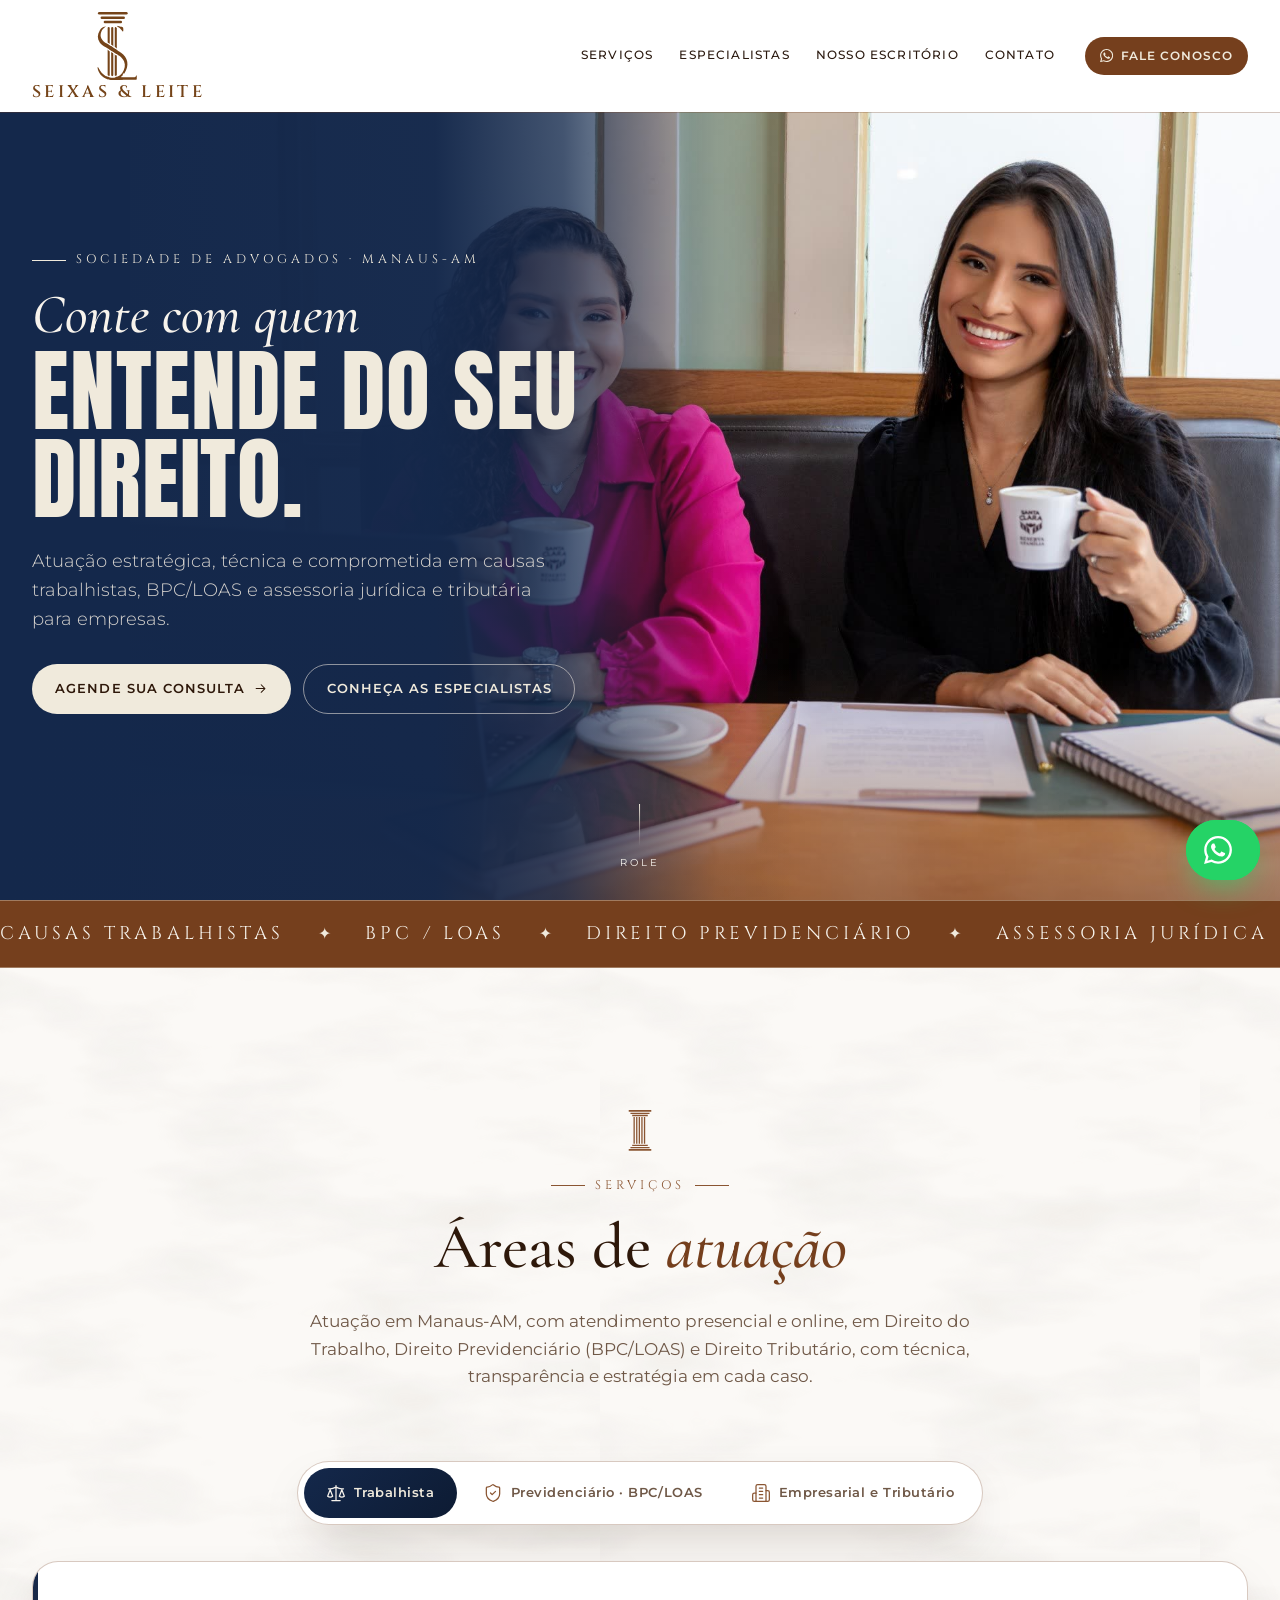
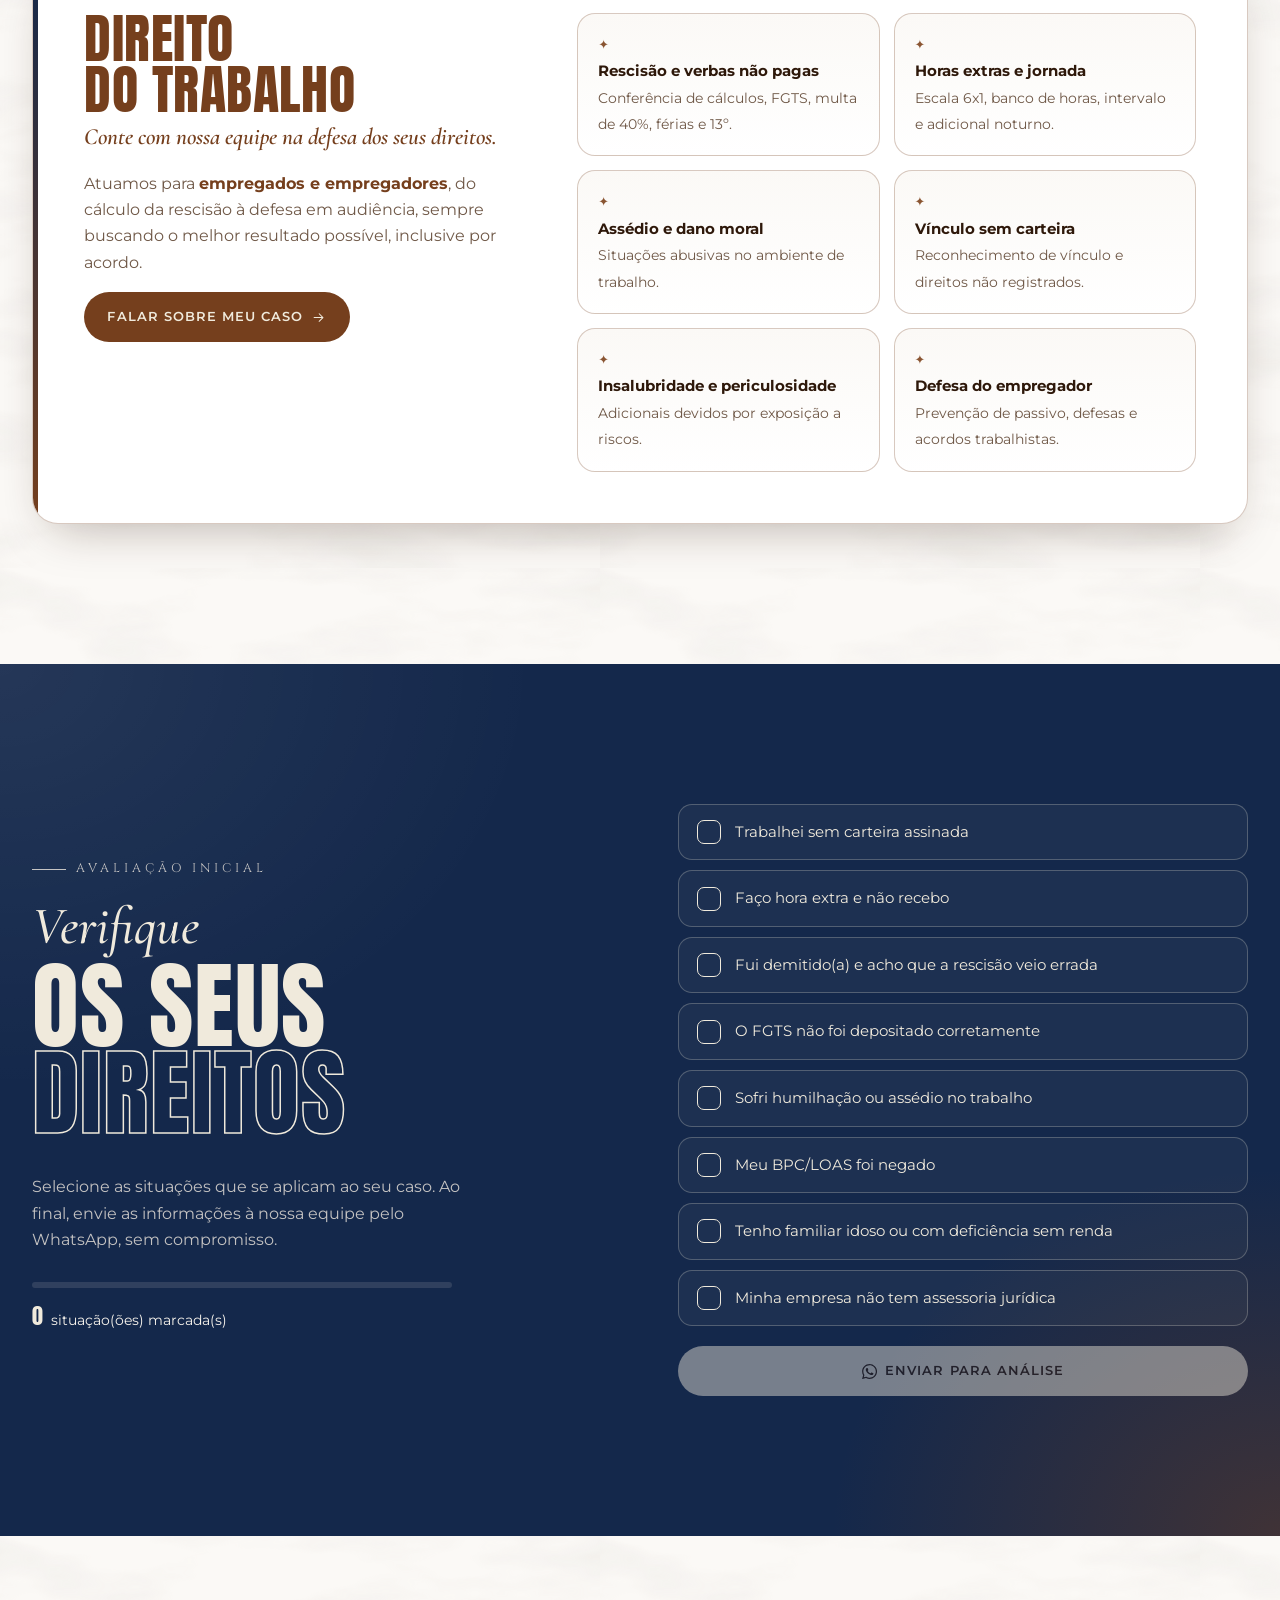
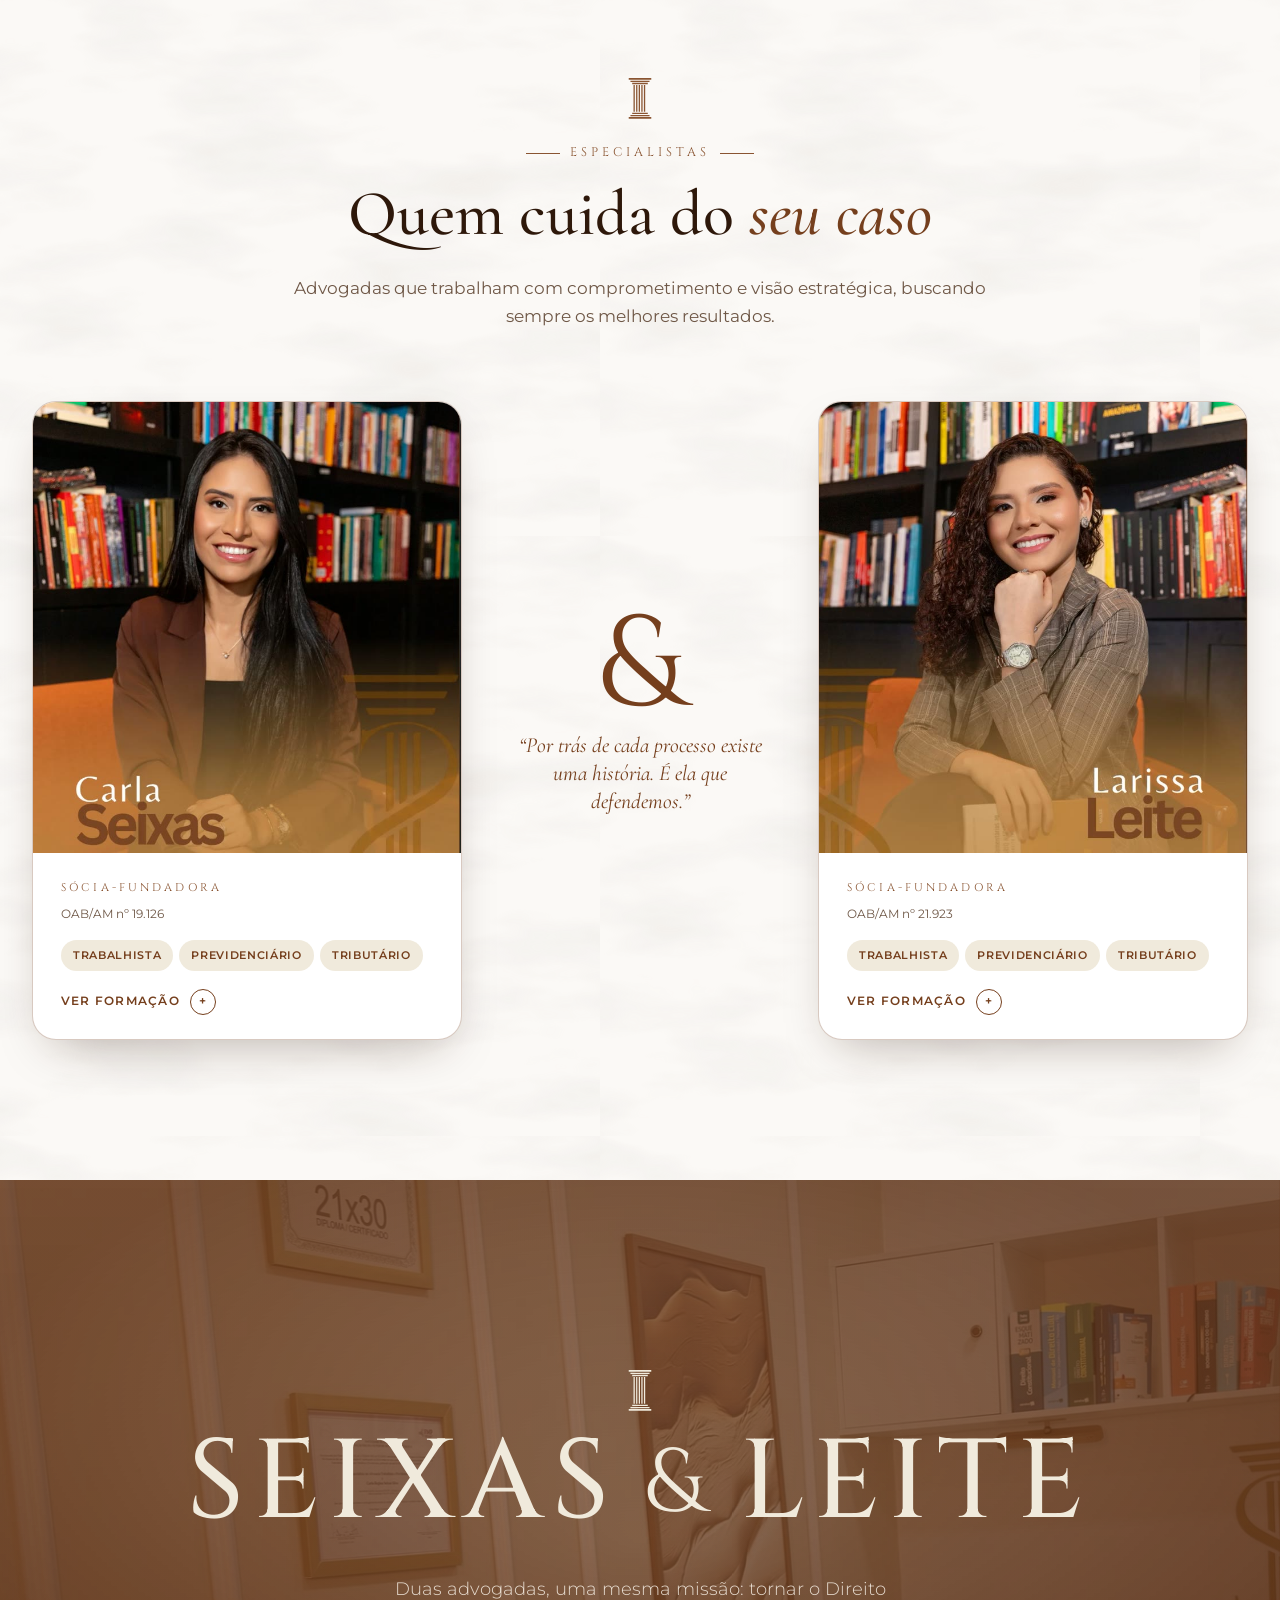
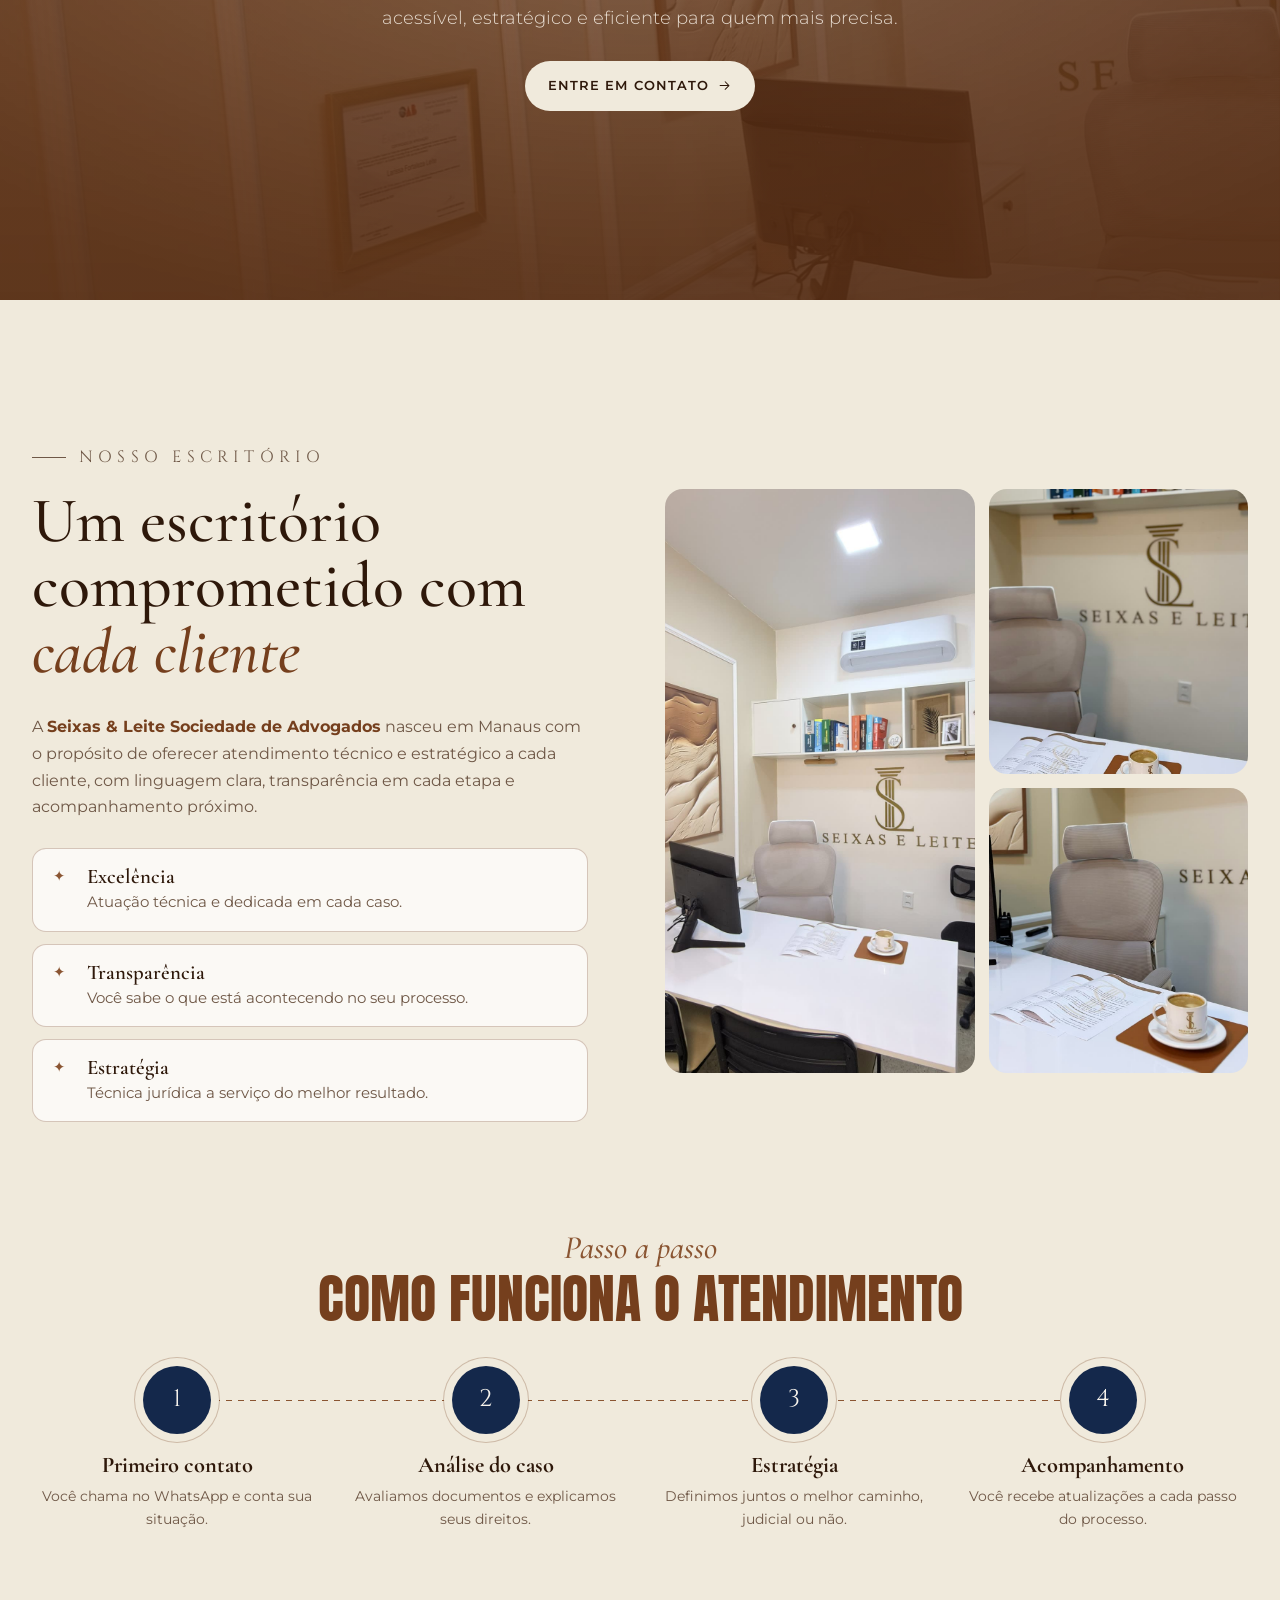
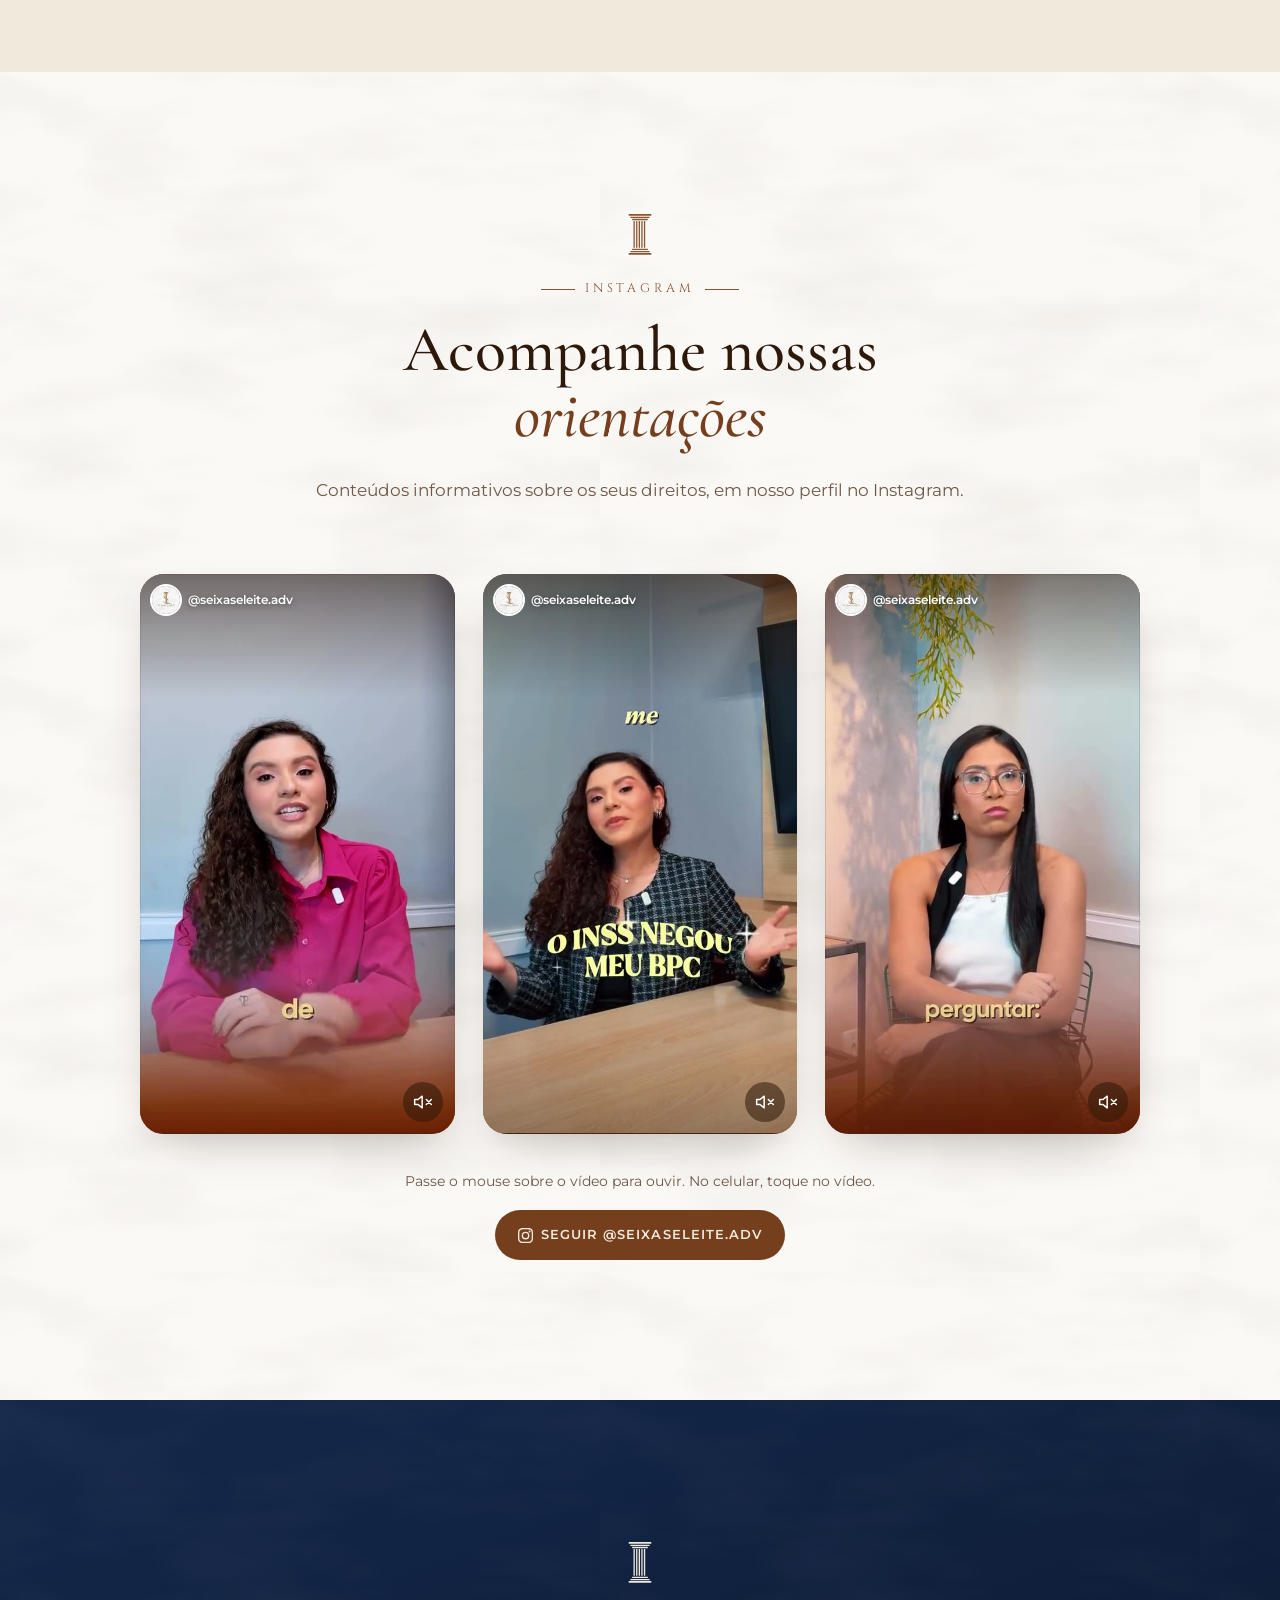
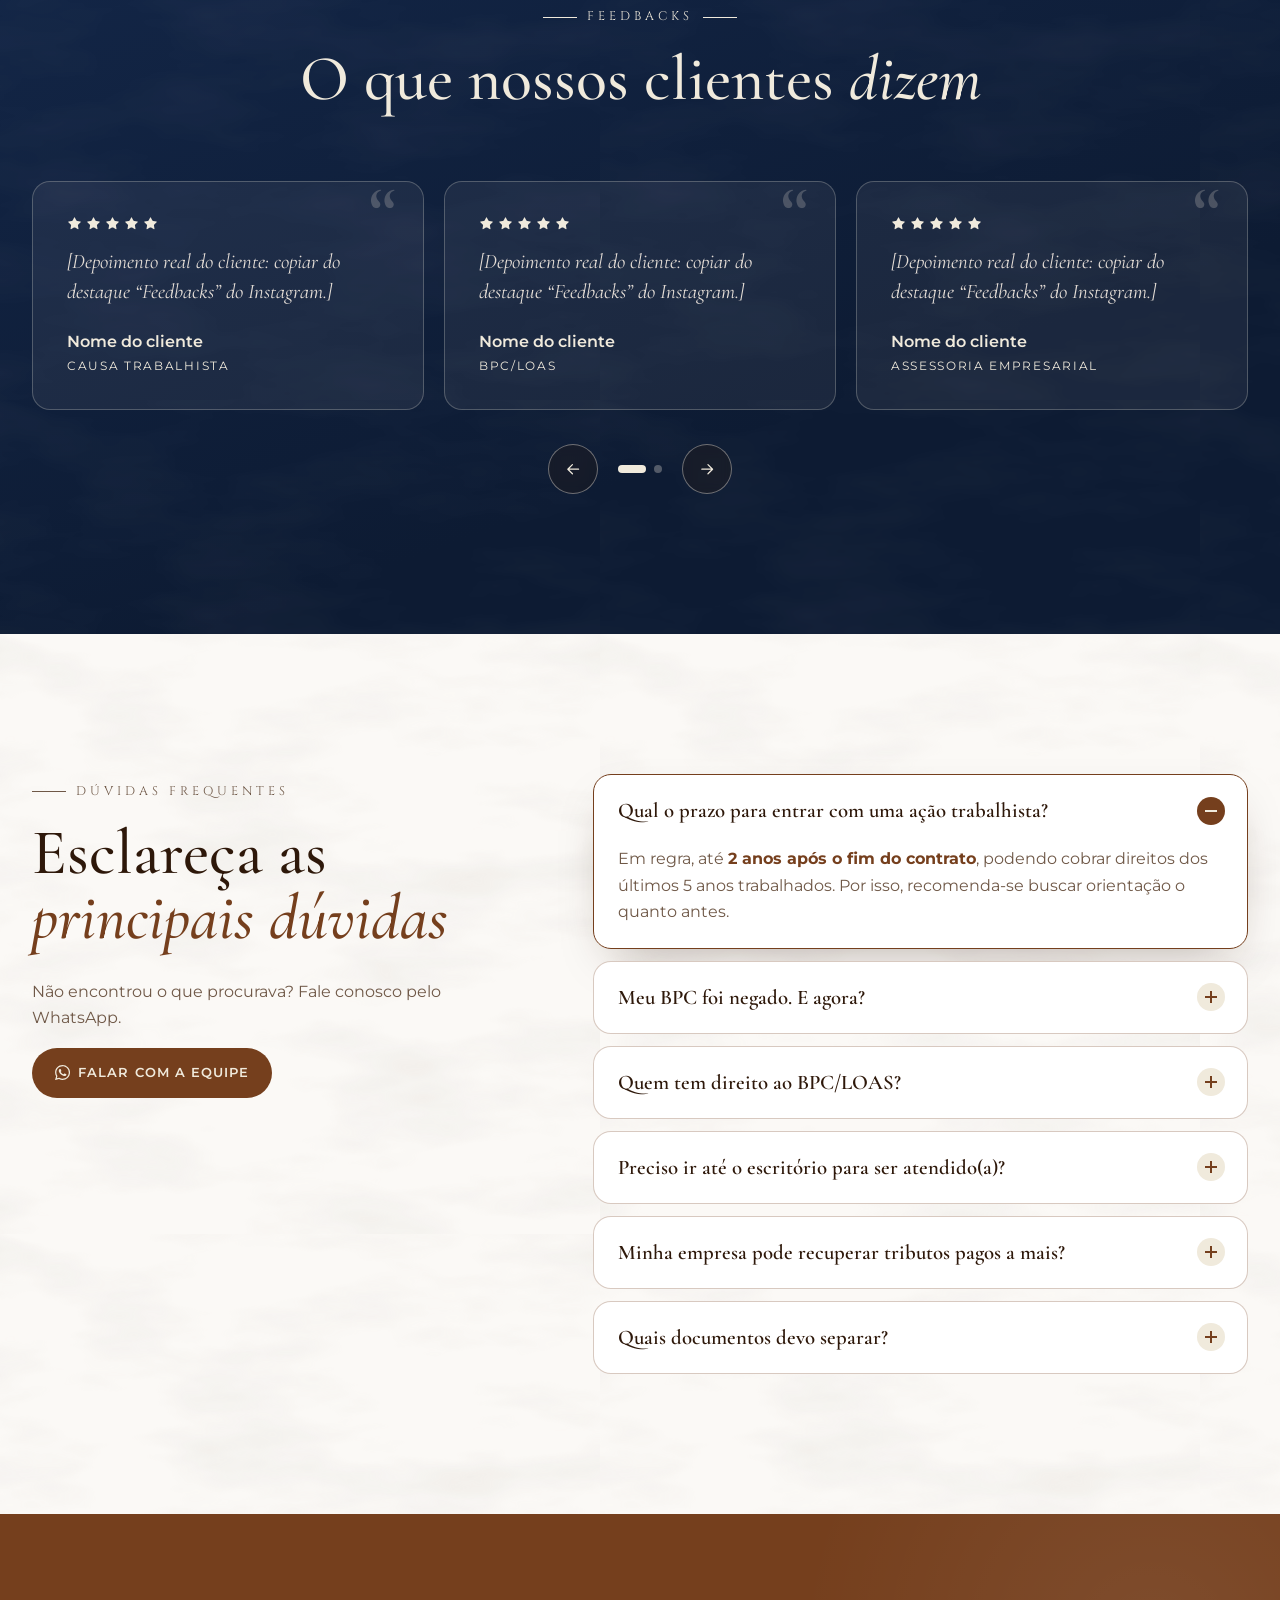
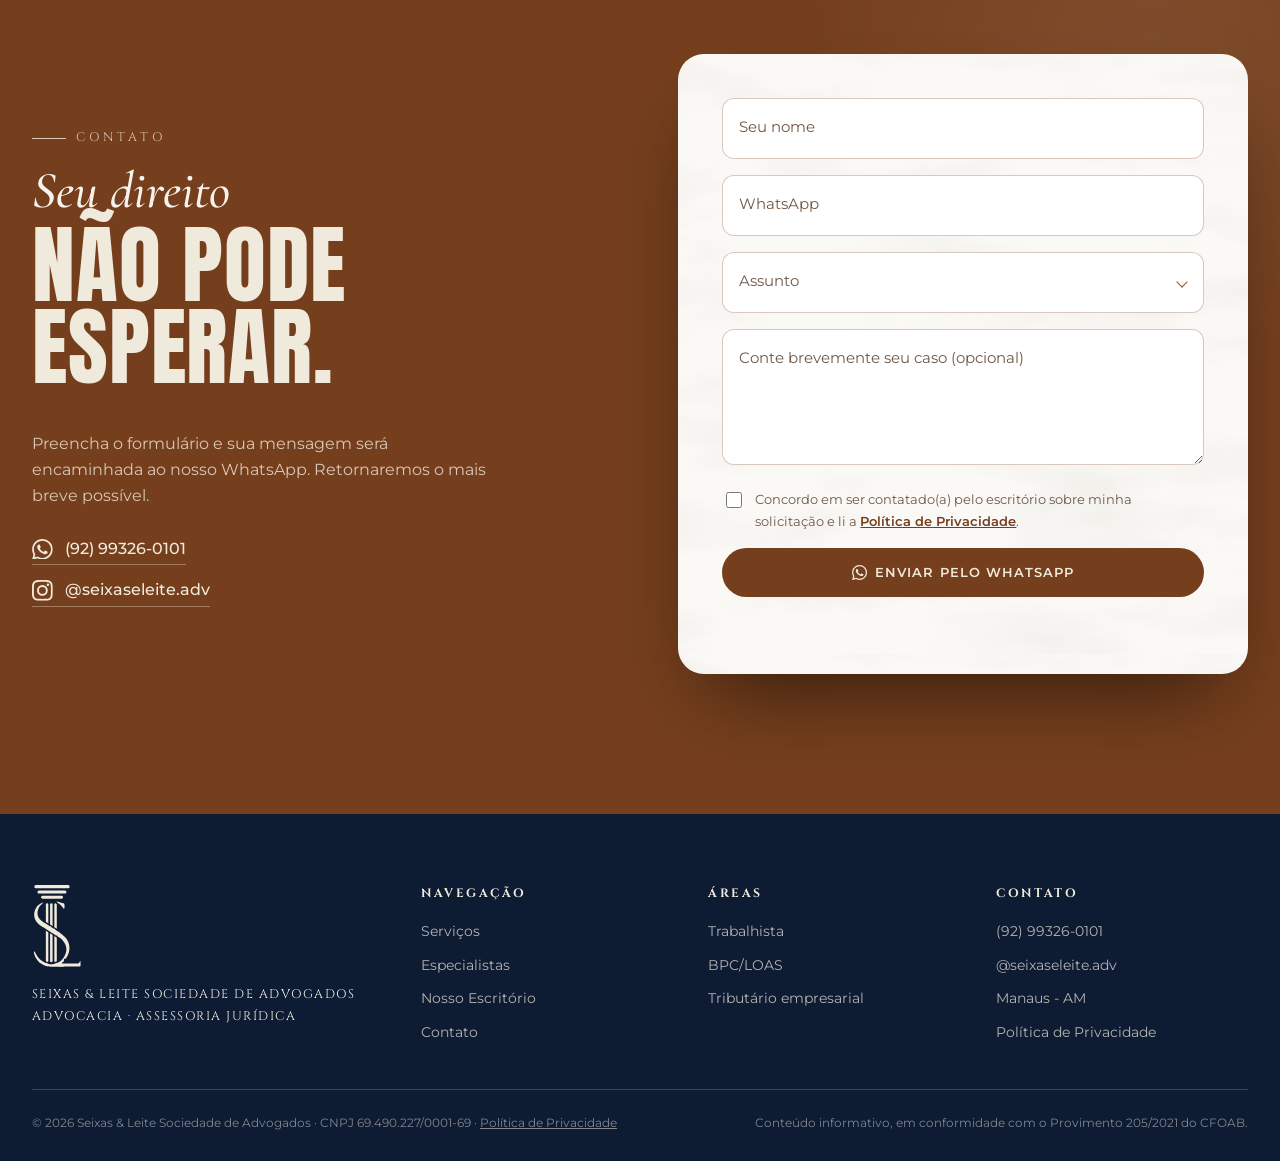
==== commit a15e314e: "Logo do topo só com o monograma e o nome Co-Authored-By: Claude Opus 5.5 <noreply@anthropic.com>" ====
--- a/index.html
+++ b/index.html
@@ -259,7 +259,7 @@
           "name": "Quais documentos devo separar?",
           "acceptedAnswer": {
             "@type": "Answer",
-            "text": "Documento com foto, CPF, comprovante de residência e o que tiver relacionado ao caso: carteira de trabalho, contracheques, termo de rescisão, laudos médicos ou carta do INSS."
+            "text": "Documento de identificação, CPF, comprovante de endereço e documentos pertinentes à demanda, como contratos, documentos trabalhistas, registros previdenciários e comprovantes fiscais."
           }
         }
       ]
@@ -271,7 +271,7 @@
   <link rel="preconnect" href="https://fonts.googleapis.com">
   <link rel="preconnect" href="https://fonts.gstatic.com" crossorigin>
   <link href="https://fonts.googleapis.com/css2?family=Anton&family=Cinzel:wght@400;500;600;700&family=Cormorant+Garamond:ital,wght@0,400;0,500;0,600;0,700;1,500&family=Montserrat:wght@300;400;500;600;700&display=swap" rel="stylesheet">
-  <link rel="stylesheet" href="css/style.css?v=20261113">
+  <link rel="stylesheet" href="css/style.css?v=20261113b">
   <noscript><style>.reveal { opacity: 1; transform: none; }</style></noscript>
 </head>
 <body>
@@ -333,7 +333,6 @@
       <a href="#inicio" class="brand" aria-label="Seixas & Leite - início">
         <img src="/assets/img/logo-monograma.svg" alt="" class="brand__mark" width="150" height="250">
         <span class="brand__name">Seixas &amp; Leite</span>
-        <span class="brand__tag">Advocacia · Assessoria Jurídica</span>
       </a>
 
       <nav class="nav" aria-label="Menu principal">
@@ -754,7 +753,7 @@
           </details>
           <details class="acc">
             <summary>Quais documentos devo separar?<span></span></summary>
-            <div class="acc__body"><p>Documento com foto, CPF, comprovante de residência e o que tiver relacionado ao caso: carteira de trabalho, contracheques, termo de rescisão, laudos médicos ou carta do INSS.</p></div>
+            <div class="acc__body"><p>Documento de identificação, CPF, comprovante de endereço e documentos pertinentes à demanda, como contratos, documentos trabalhistas, registros previdenciários e comprovantes fiscais.</p></div>
           </details>
         </div>
       </div>
--- a/css/style.css
+++ b/css/style.css
@@ -1064,10 +1064,9 @@
    LOGO EM VETOR (monograma SVG + nome em texto)
    ========================================================= */
 .brand { display: inline-flex; flex-direction: column; align-items: center; justify-content: center; gap: 3px; height: 100%; color: #754419; text-decoration: none; line-height: 1; }
-.brand__mark { display: block; width: auto; height: calc(var(--header-h) * .56); transition: transform .5s var(--ease); }
+.brand__mark { display: block; width: auto; height: calc(var(--header-h) * .62); transition: transform .5s var(--ease); }
 .brand:hover .brand__mark { transform: translateY(-2px); }
-.brand__name { font-family: var(--f-logo); font-weight: 600; font-size: calc(var(--header-h) * .135); letter-spacing: .2em; margin-right: -.2em; text-transform: uppercase; white-space: nowrap; }
-.brand__tag { font-family: var(--f-body); font-weight: 500; font-size: calc(var(--header-h) * .068); letter-spacing: .22em; margin-right: -.22em; text-transform: uppercase; white-space: nowrap; opacity: .85; }
-@media (max-width: 420px) { .brand__tag { display: none; } .brand__mark { height: calc(var(--header-h) * .6); } .brand__name { font-size: 11.5px; } }
+.brand__name { font-family: var(--f-logo); font-weight: 600; font-size: calc(var(--header-h) * .15); letter-spacing: .2em; margin-right: -.2em; text-transform: uppercase; white-space: nowrap; }
+@media (max-width: 420px) { .brand__mark { height: calc(var(--header-h) * .64); } .brand__name { font-size: 12.5px; } }
 .footer__mark { display: block; width: auto; height: 84px; margin-bottom: 16px; }
 @media (max-width: 620px) { .footer__mark { height: 64px; margin: 0; } }
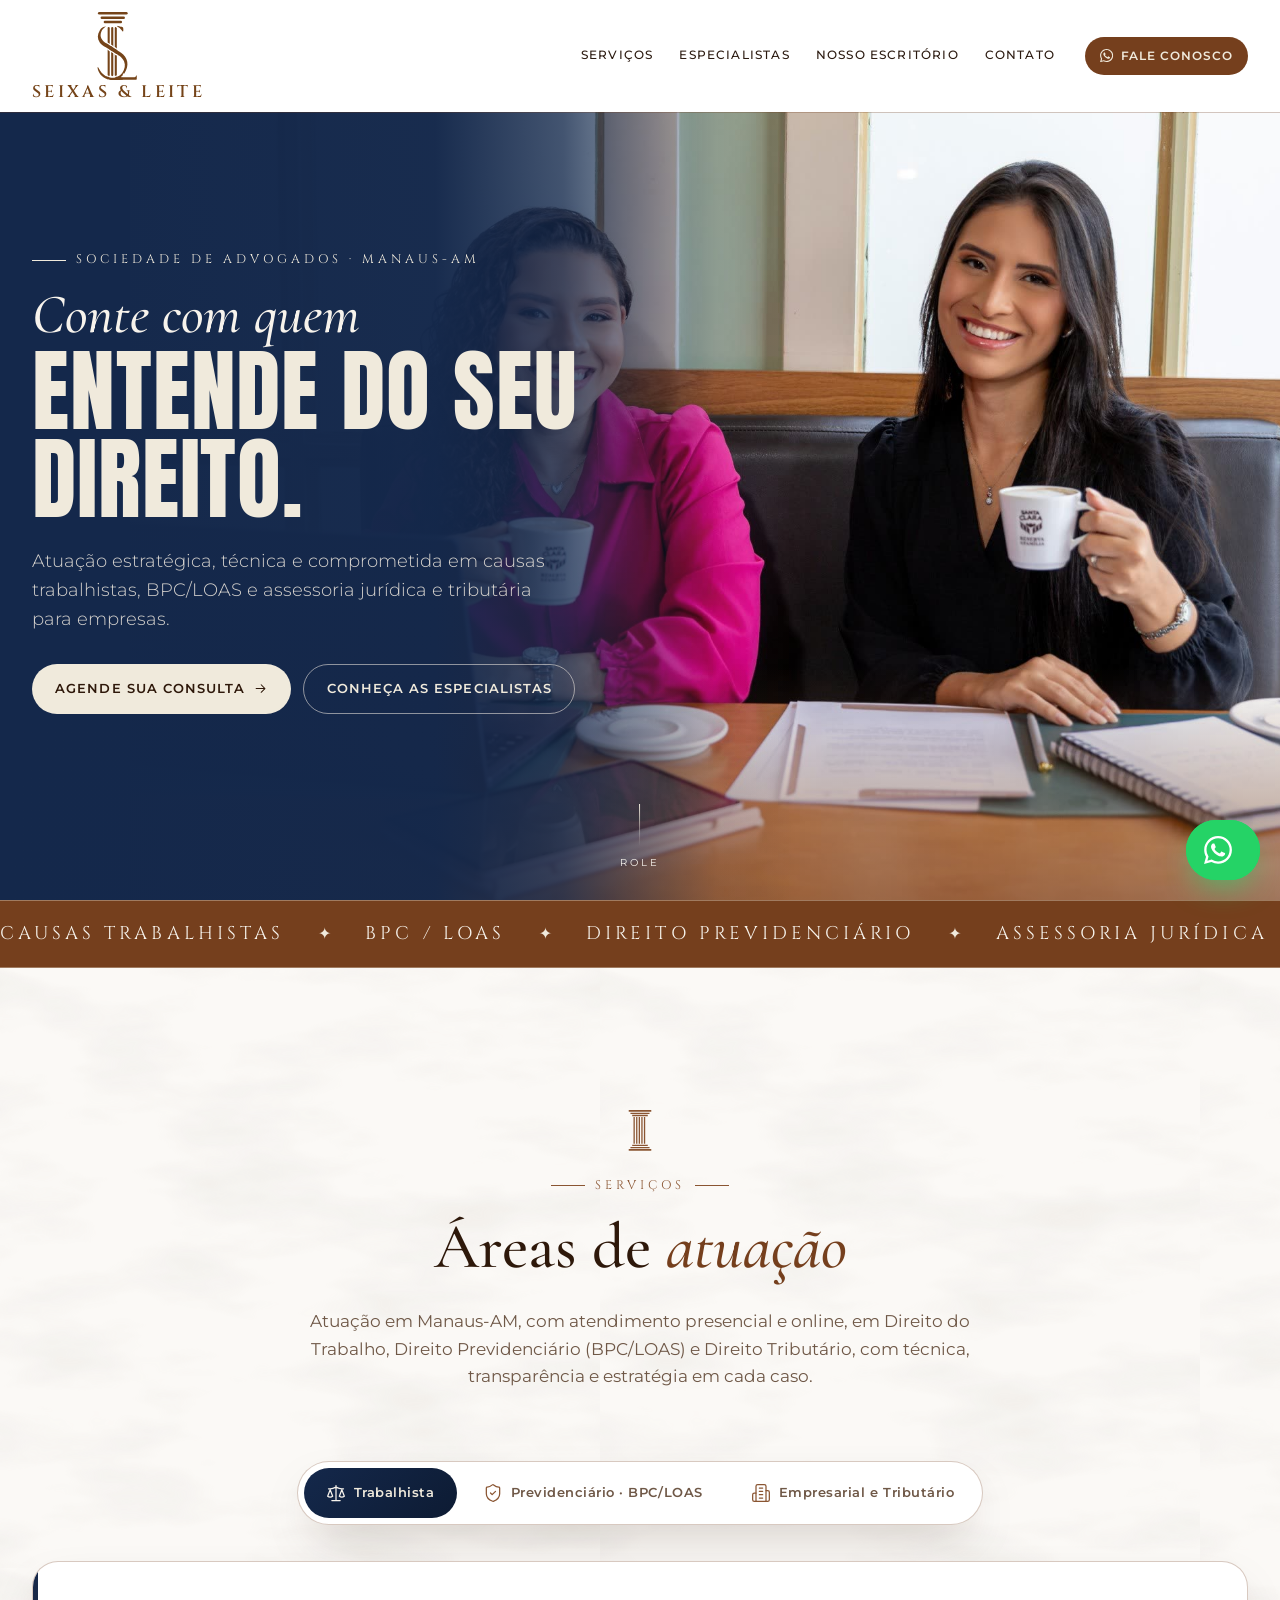
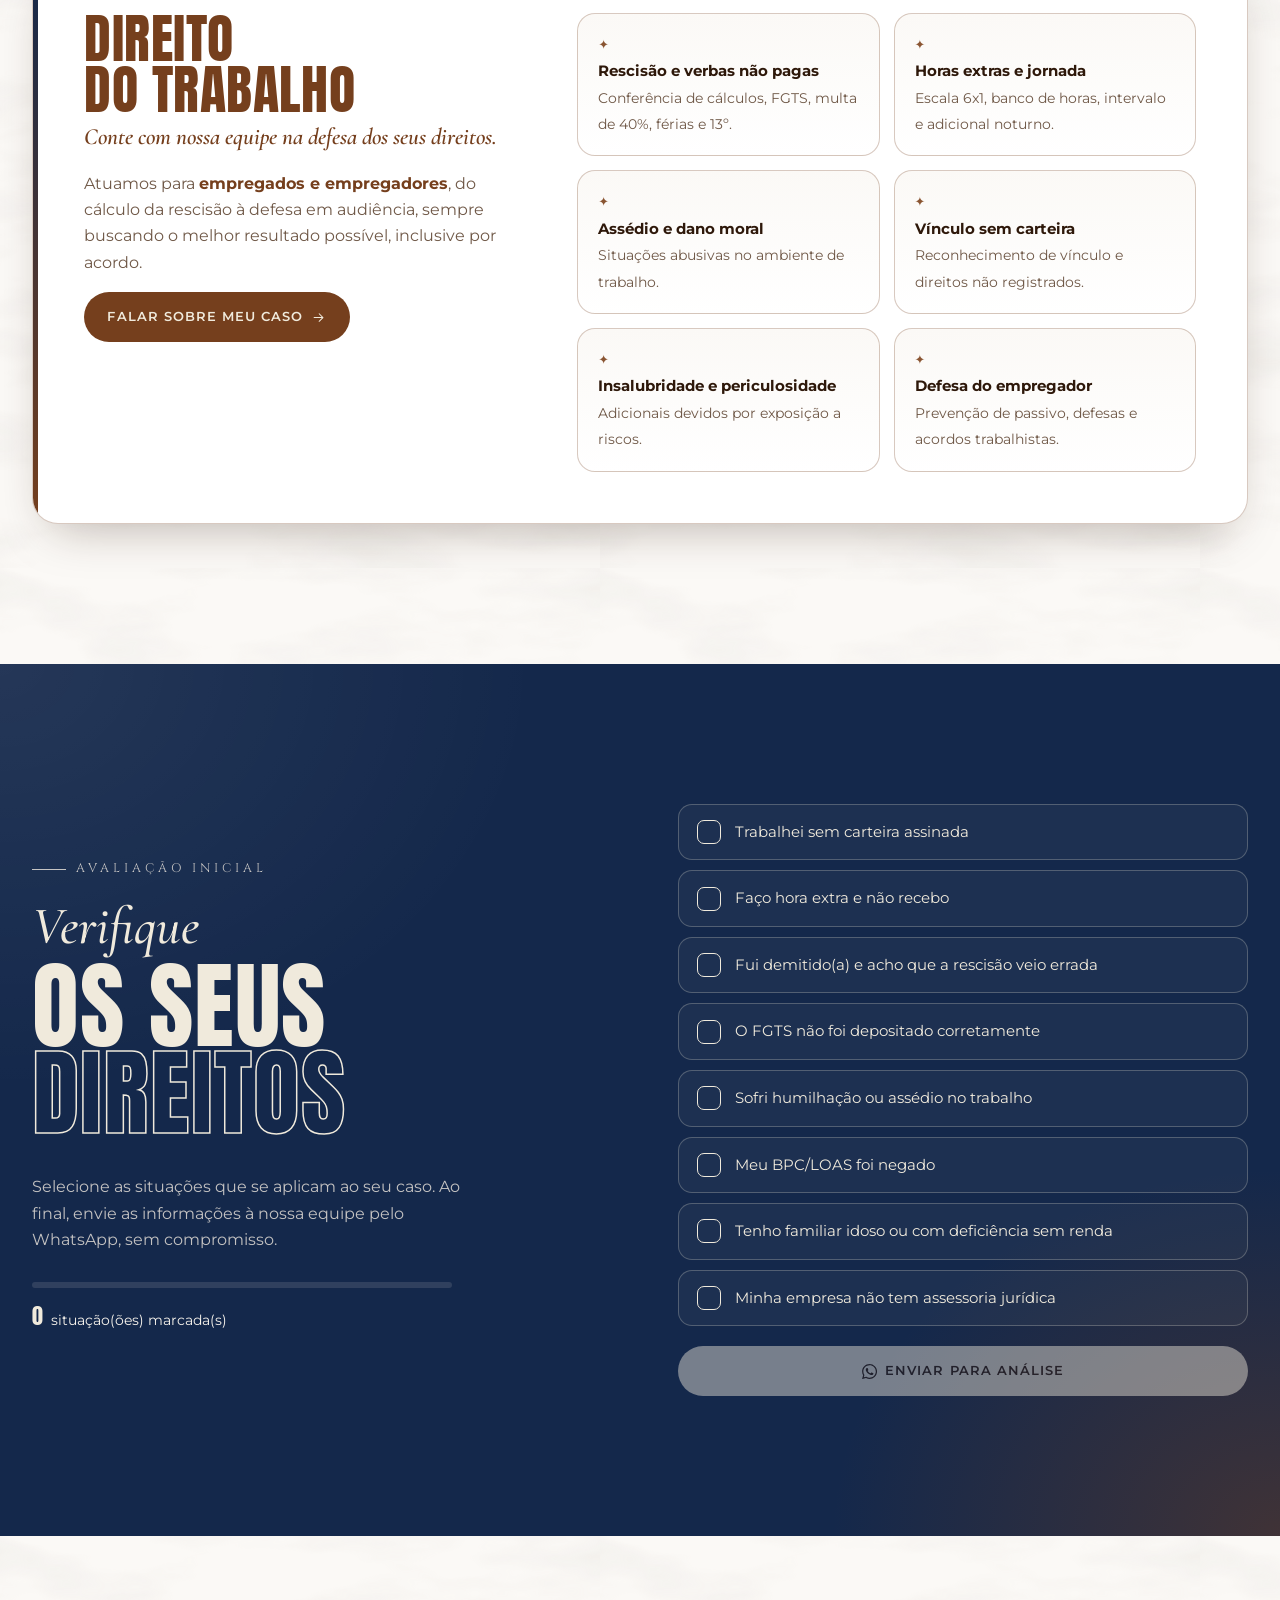
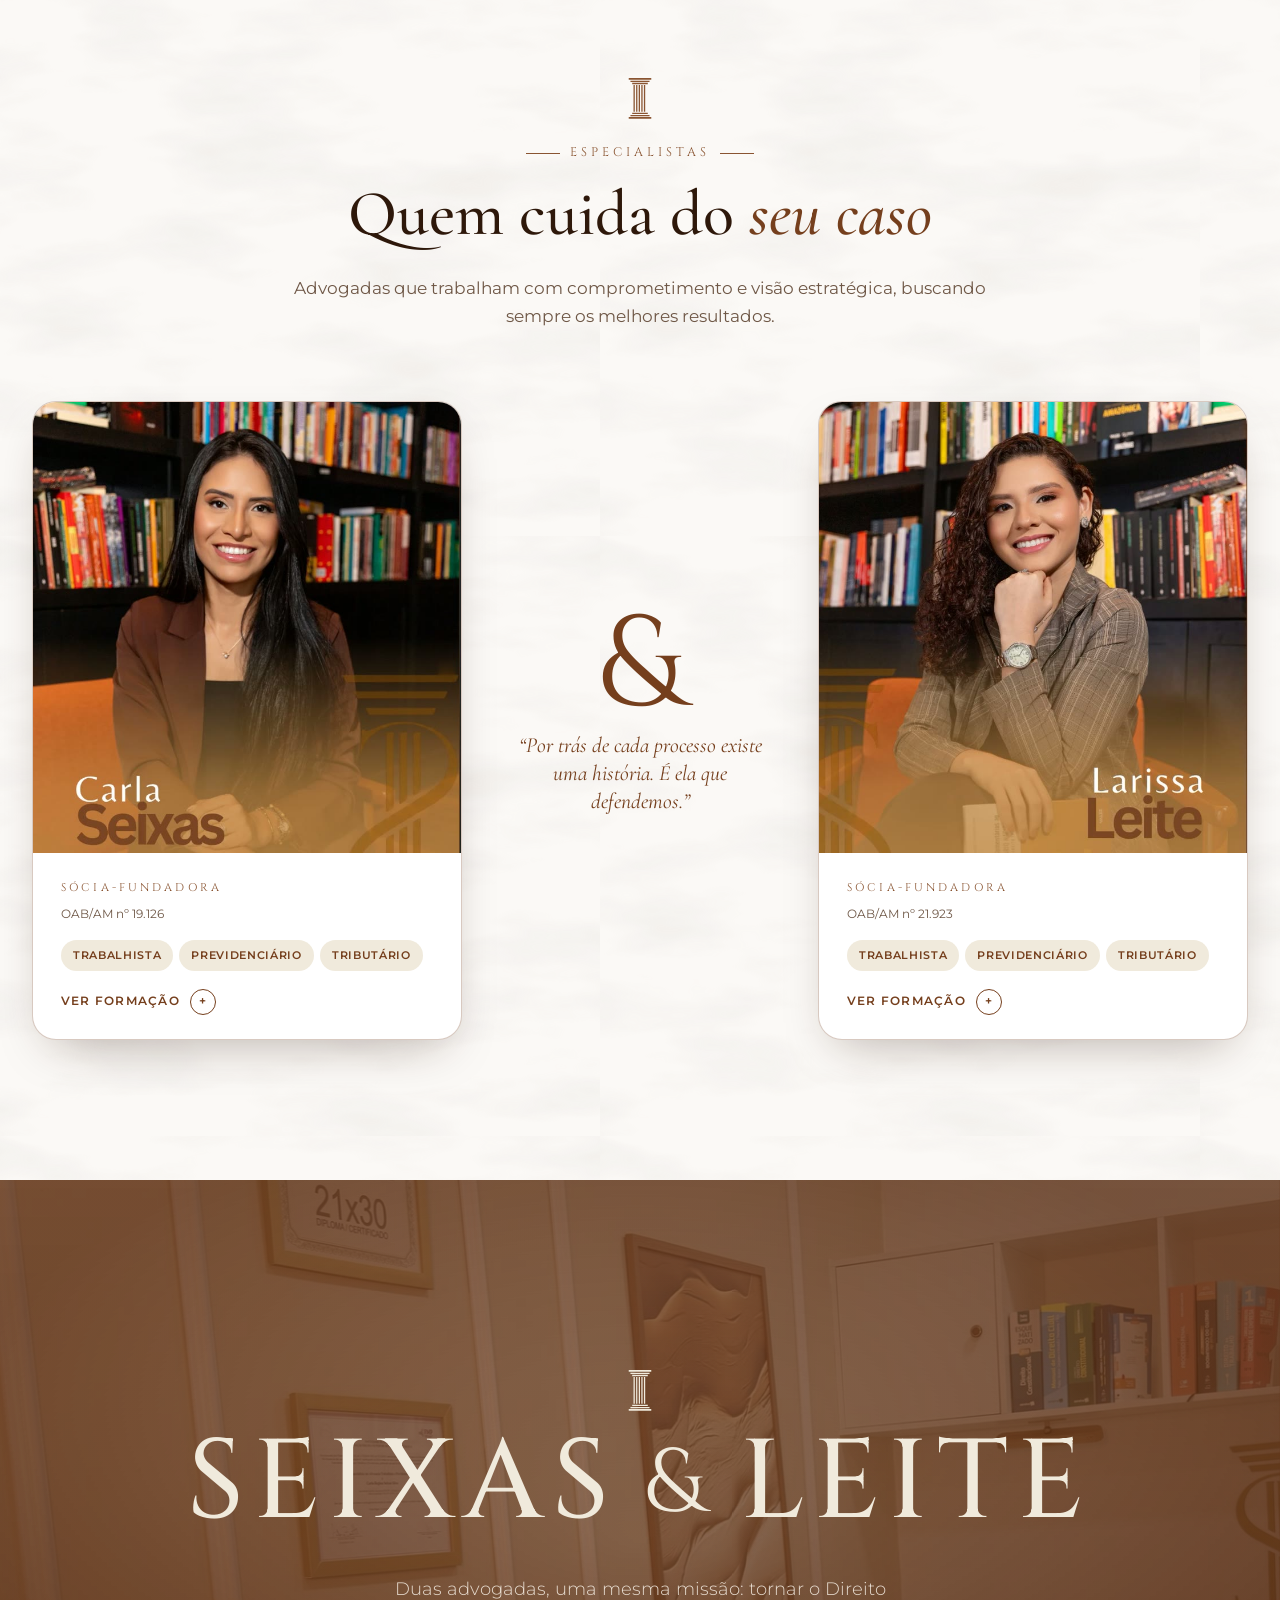
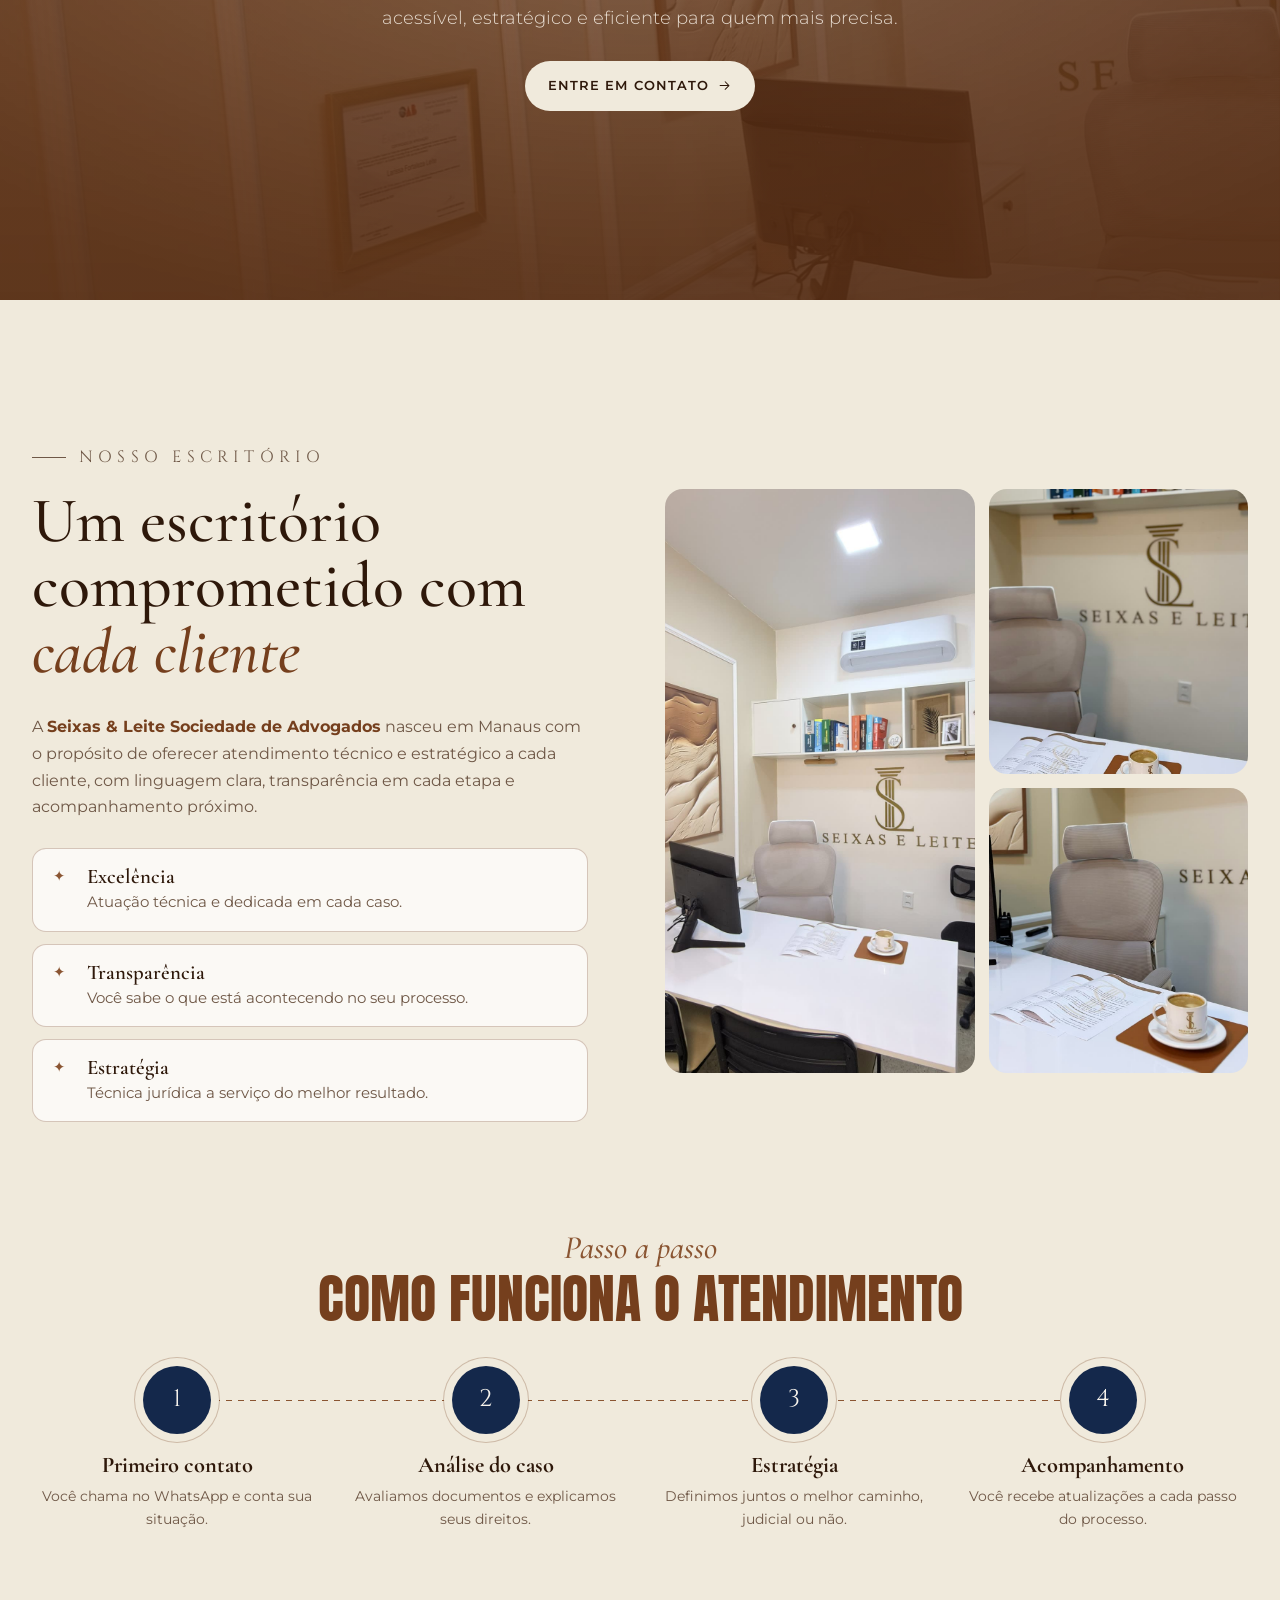
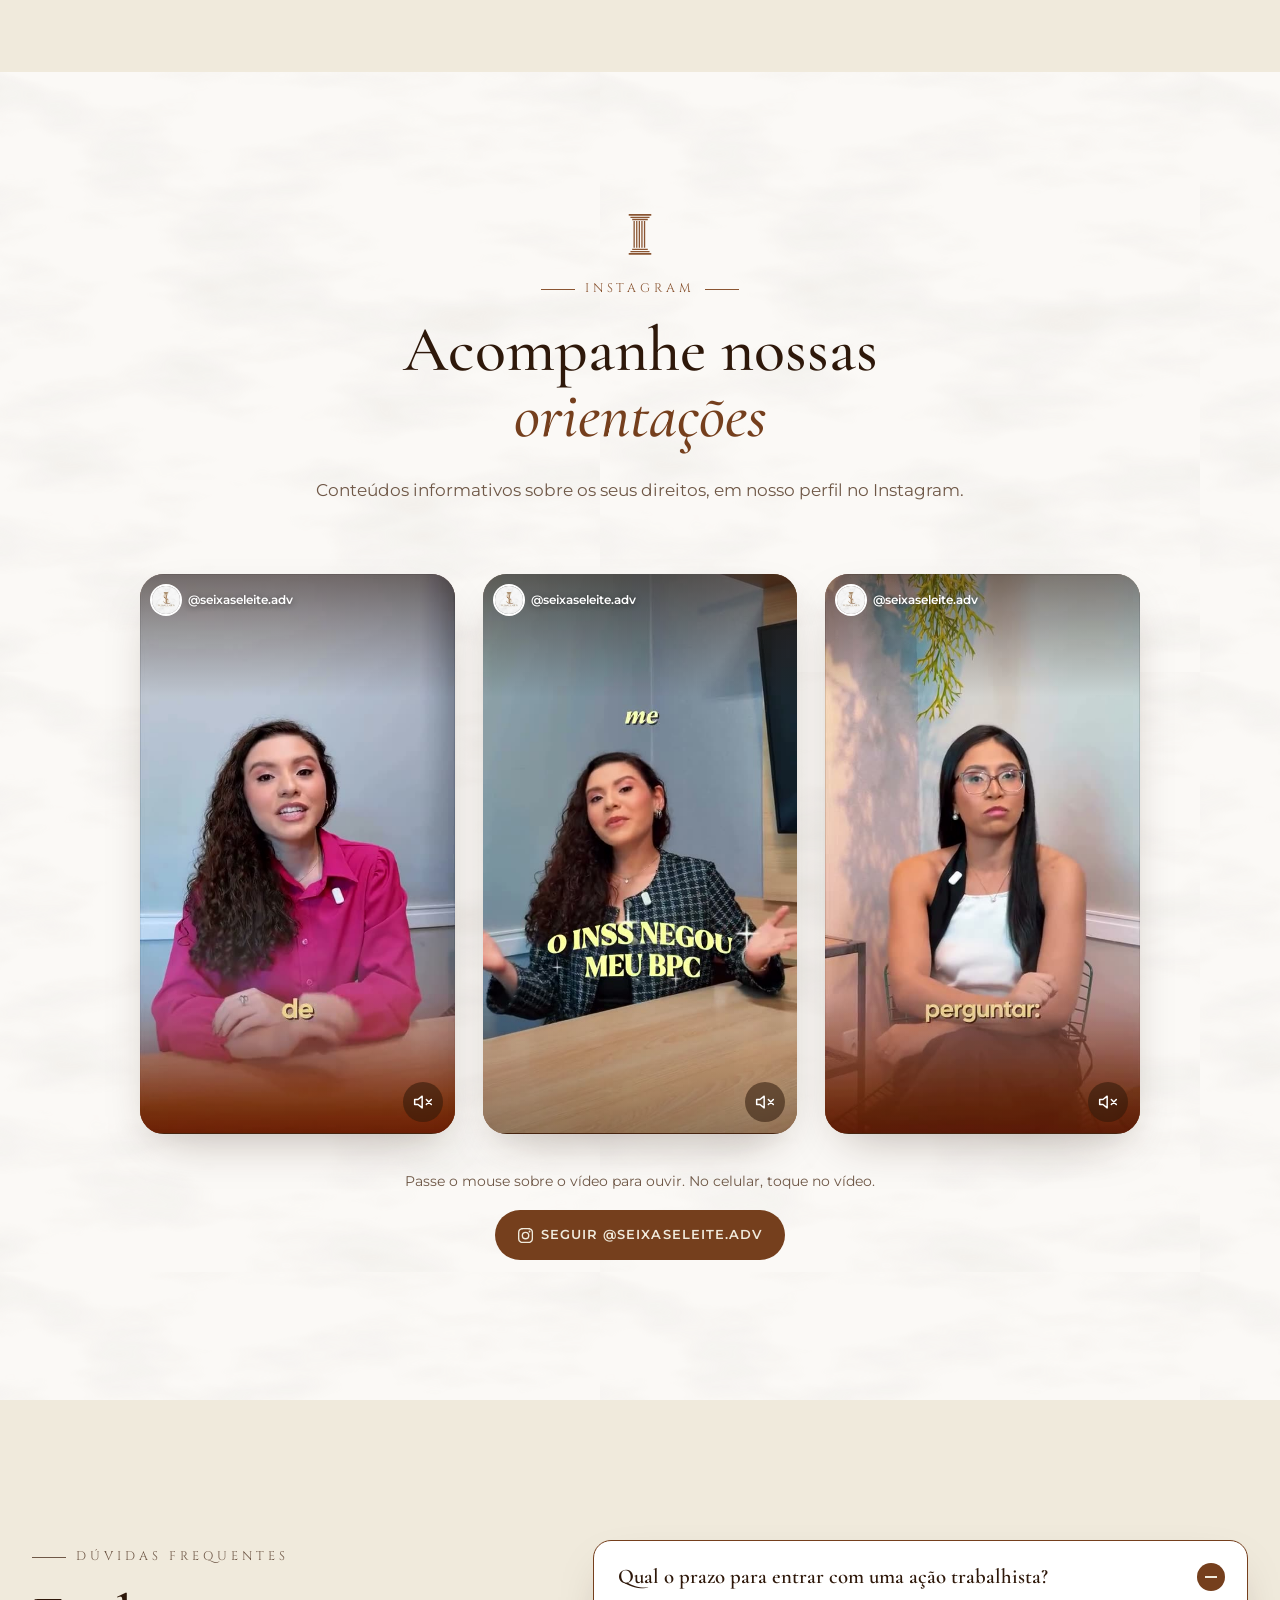
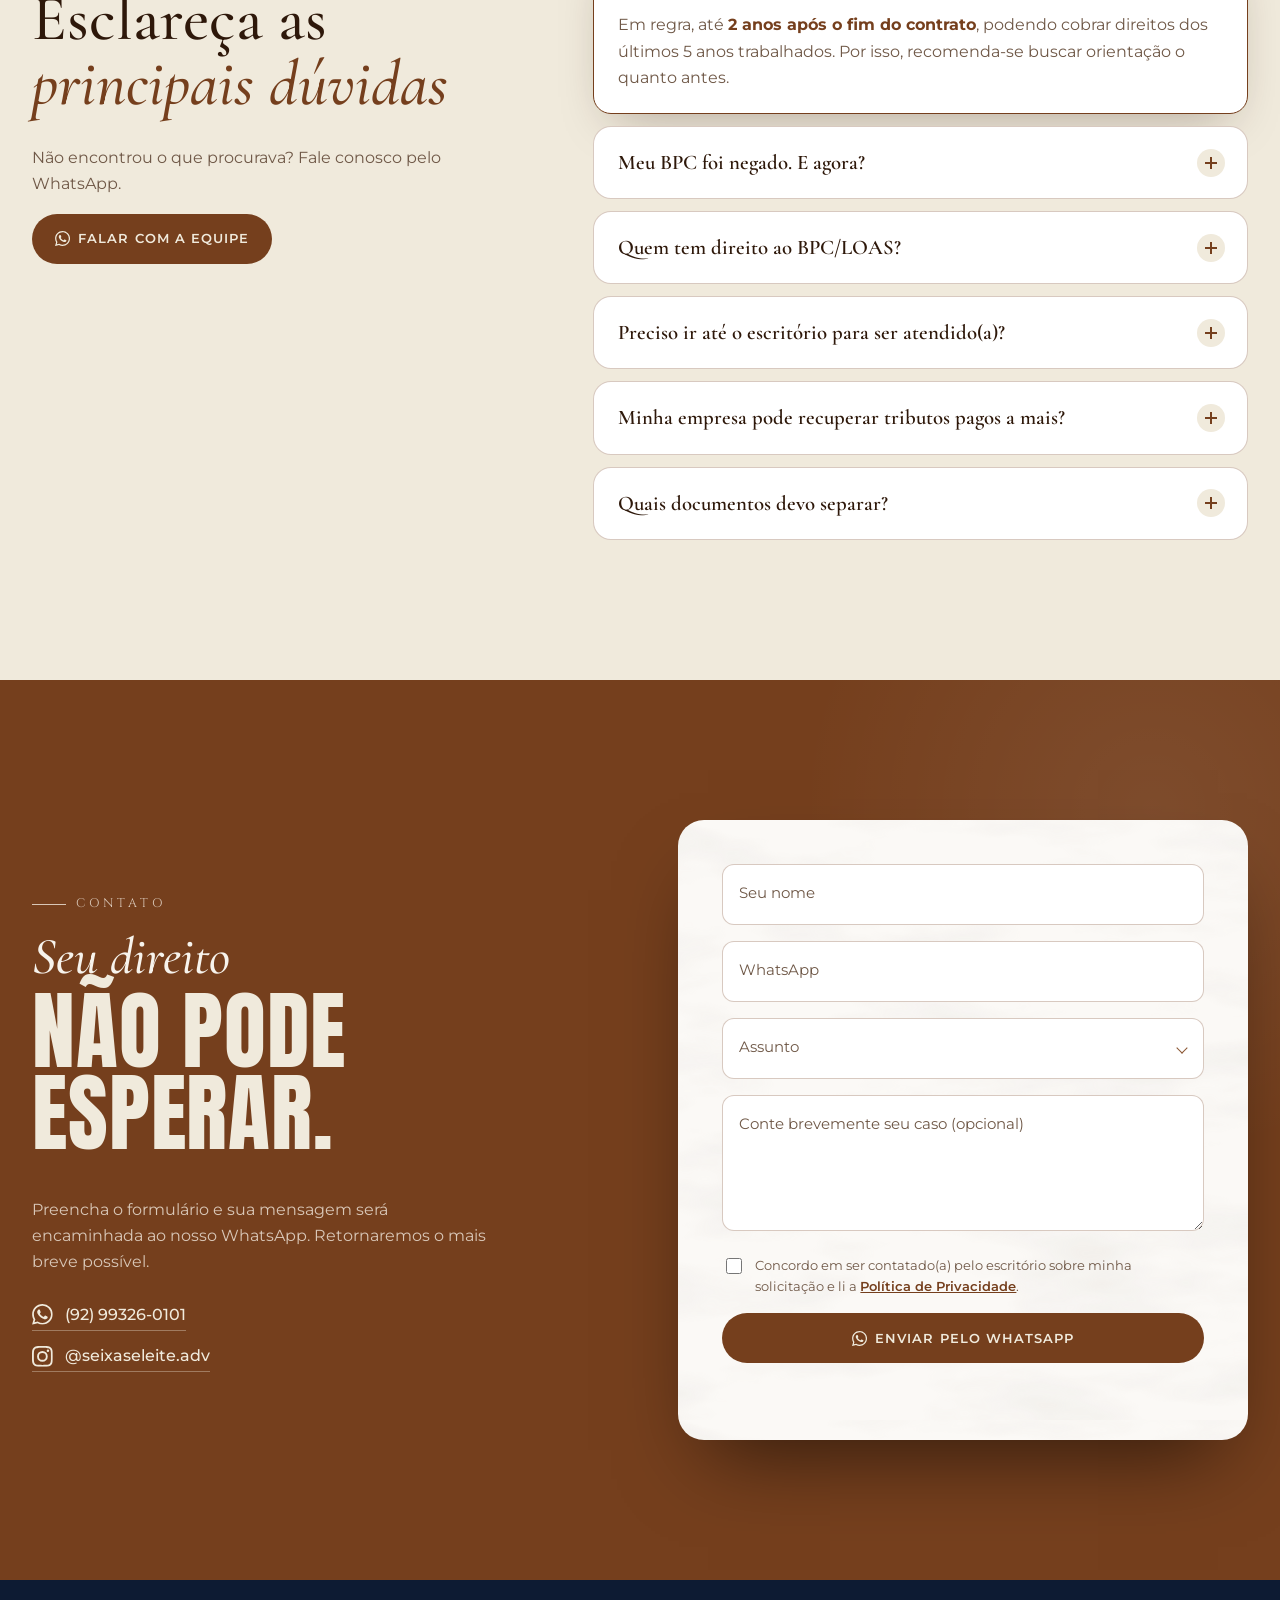
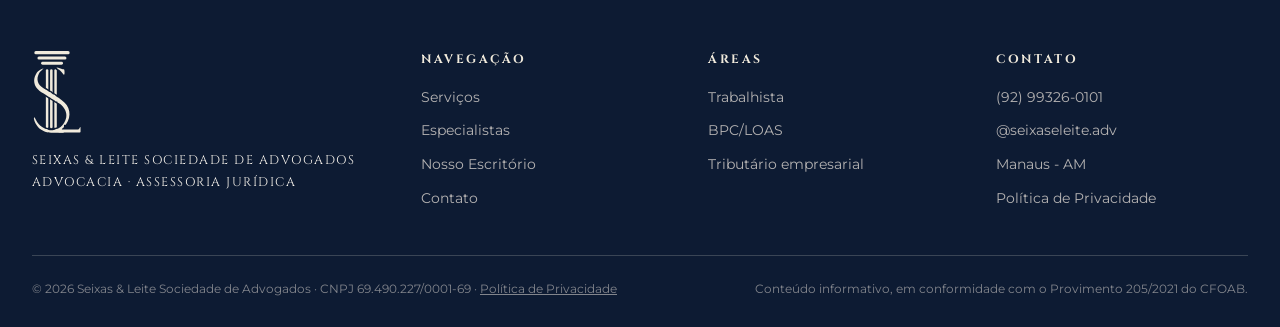
==== commit 4f9e95db: "Remove a seção de depoimentos Tira a seção (que tinha textos provisórios), o carrossel e os estilos " ====
--- a/index.html
+++ b/index.html
@@ -271,7 +271,7 @@
   <link rel="preconnect" href="https://fonts.googleapis.com">
   <link rel="preconnect" href="https://fonts.gstatic.com" crossorigin>
   <link href="https://fonts.googleapis.com/css2?family=Anton&family=Cinzel:wght@400;500;600;700&family=Cormorant+Garamond:ital,wght@0,400;0,500;0,600;0,700;1,500&family=Montserrat:wght@300;400;500;600;700&display=swap" rel="stylesheet">
-  <link rel="stylesheet" href="css/style.css?v=20261113b">
+  <link rel="stylesheet" href="css/style.css?v=20261118">
   <noscript><style>.reveal { opacity: 1; transform: none; }</style></noscript>
 </head>
 <body>
@@ -321,9 +321,6 @@
       <g fill="none" stroke="currentColor" stroke-width="1.8" stroke-linecap="round" stroke-linejoin="round">
         <path d="M11 5 6 9H2v6h4l5 4z"/><path d="m22 9-6 6M16 9l6 6"/>
       </g>
-    </symbol>
-    <symbol id="ico-star" viewBox="0 0 24 24">
-      <path fill="currentColor" d="M11.53 2.3a.53.53 0 0 1 .95 0l2.31 4.68a2.12 2.12 0 0 0 1.6 1.16l5.16.76a.53.53 0 0 1 .3.9l-3.74 3.64a2.12 2.12 0 0 0-.61 1.88l.88 5.14a.53.53 0 0 1-.77.56l-4.62-2.43a2.12 2.12 0 0 0-1.97 0L6.4 21.01a.53.53 0 0 1-.77-.56l.88-5.14a2.12 2.12 0 0 0-.61-1.88L2.16 9.8a.53.53 0 0 1 .3-.91l5.16-.75a2.12 2.12 0 0 0 1.6-1.16z"/>
     </symbol>
   </svg>
 
@@ -676,52 +673,8 @@
       </div>
     </section>
 
-    <!-- ================= DEPOIMENTOS ================= -->
-    <!-- ATENÇÃO: substituir pelos feedbacks reais (destaque "Feedbacks" do Instagram), com autorização dos clientes. -->
-    <section class="section testimonials" id="depoimentos" data-nosnippet>
-      <div class="container">
-        <header class="section__head section__head--light reveal">
-          <svg class="column-icon column-icon--light"><use href="#column"/></svg>
-          <p class="eyebrow">Feedbacks</p>
-          <h2 class="section__title section__title--light">O que nossos clientes <em>dizem</em></h2>
-        </header>
-
-        <div class="carousel reveal" data-carousel>
-          <div class="carousel__viewport">
-            <ul class="carousel__track">
-              <li class="quote-card">
-                <div class="stars" aria-label="5 estrelas"><svg><use href="#ico-star"/></svg><svg><use href="#ico-star"/></svg><svg><use href="#ico-star"/></svg><svg><use href="#ico-star"/></svg><svg><use href="#ico-star"/></svg></div>
-                <blockquote>[Depoimento real do cliente: copiar do destaque “Feedbacks” do Instagram.]</blockquote>
-                <p class="quote-card__who"><b>Nome do cliente</b><span>Causa trabalhista</span></p>
-              </li>
-              <li class="quote-card">
-                <div class="stars" aria-label="5 estrelas"><svg><use href="#ico-star"/></svg><svg><use href="#ico-star"/></svg><svg><use href="#ico-star"/></svg><svg><use href="#ico-star"/></svg><svg><use href="#ico-star"/></svg></div>
-                <blockquote>[Depoimento real do cliente: copiar do destaque “Feedbacks” do Instagram.]</blockquote>
-                <p class="quote-card__who"><b>Nome do cliente</b><span>BPC/LOAS</span></p>
-              </li>
-              <li class="quote-card">
-                <div class="stars" aria-label="5 estrelas"><svg><use href="#ico-star"/></svg><svg><use href="#ico-star"/></svg><svg><use href="#ico-star"/></svg><svg><use href="#ico-star"/></svg><svg><use href="#ico-star"/></svg></div>
-                <blockquote>[Depoimento real do cliente: copiar do destaque “Feedbacks” do Instagram.]</blockquote>
-                <p class="quote-card__who"><b>Nome do cliente</b><span>Assessoria empresarial</span></p>
-              </li>
-              <li class="quote-card">
-                <div class="stars" aria-label="5 estrelas"><svg><use href="#ico-star"/></svg><svg><use href="#ico-star"/></svg><svg><use href="#ico-star"/></svg><svg><use href="#ico-star"/></svg><svg><use href="#ico-star"/></svg></div>
-                <blockquote>[Depoimento real do cliente: copiar do destaque “Feedbacks” do Instagram.]</blockquote>
-                <p class="quote-card__who"><b>Nome do cliente</b><span>Causa trabalhista</span></p>
-              </li>
-            </ul>
-          </div>
-          <div class="carousel__nav">
-            <button class="arrow arrow--prev" aria-label="Depoimento anterior"><svg class="ico"><use href="#ico-arrow"/></svg></button>
-            <div class="carousel__dots"></div>
-            <button class="arrow arrow--next" aria-label="Próximo depoimento"><svg class="ico"><use href="#ico-arrow"/></svg></button>
-          </div>
-        </div>
-      </div>
-    </section>
-
     <!-- ================= FAQ ================= -->
-    <section class="section faq marble" id="faq">
+    <section class="section faq" id="faq">
       <div class="container faq__grid">
         <header class="faq__head reveal">
           <p class="eyebrow eyebrow--dark">Dúvidas frequentes</p>
@@ -844,6 +797,6 @@
   </a>
   <a href="#inicio" class="to-top" aria-label="Voltar ao topo"><svg class="ico"><use href="#ico-arrow"/></svg></a>
 
-  <script src="js/main.js?v=20261112"></script>
+  <script src="js/main.js?v=20261118"></script>
 </body>
 </html>
--- a/css/style.css
+++ b/css/style.css
@@ -141,7 +141,7 @@
 .btn:disabled { opacity: .45; cursor: not-allowed; transform: none; box-shadow: none; }
 .btn:disabled::before { display: none; }
 .btn:focus-visible, a:focus-visible, button:focus-visible, summary:focus-visible { outline: 2px solid var(--bronze); outline-offset: 3px; }
-:is(.hero, .checklist, .duo, .testimonials, .contact, .footer, .menu-mobile) :focus-visible { outline-color: var(--sand); }
+:is(.hero, .checklist, .duo, .contact, .footer, .menu-mobile) :focus-visible { outline-color: var(--sand); }
 
 .link-arrow { display: inline-flex; align-items: center; gap: .5em; color: var(--coffee); font-weight: 600; text-decoration: none; border-bottom: 1px solid var(--line); padding-bottom: 2px; }
 .link-arrow:hover .ico { transform: translateX(4px); }
@@ -351,22 +351,6 @@
 .slide.is-active .slide__content > :nth-child(3) { transition-delay: .6s; }
 .slide.is-active .slide__content > :nth-child(4) { transition-delay: .75s; }
 
-/* Setas do carrossel de depoimentos */
-.arrow {
-  width: 50px;
-  height: 50px;
-  border-radius: 50%;
-  border: 1px solid rgba(245, 237, 227, .4);
-  background: rgba(46, 24, 10, .25);
-  color: var(--cream);
-  display: grid;
-  place-items: center;
-  backdrop-filter: blur(6px);
-  transition: background .3s, color .3s, transform .3s var(--ease);
-}
-.arrow:hover { background: var(--sand); color: var(--coffee-ink); transform: scale(1.06); }
-.arrow--prev .ico { transform: rotate(180deg); }
-
 .hero__scroll {
   position: absolute;
   z-index: 3;
@@ -393,7 +377,6 @@
   .slide .slide__media.is-empty::before { background-position: center 22%, center; background-size: auto 46%, cover; }
   .slide__actions .btn { flex: 1 1 100%; }
   .hero__scroll { display: none; }
-  .arrow { width: 44px; height: 44px; }
 }
 
 /* ---------- Faixa (marquee) ---------- */
@@ -693,41 +676,6 @@
   .reel { flex: 0 0 62%; scroll-snap-align: center; }
   .reel:hover, .reel.is-sound { transform: none; }
 }
-
-/* =========================================================
-   DEPOIMENTOS
-   ========================================================= */
-.testimonials { background: linear-gradient(160deg, var(--navy), var(--navy-deep) 70%); color: var(--cream); overflow: hidden; }
-.testimonials::before { content: ""; position: absolute; inset: 0; background-image: var(--marble-tex); background-size: 600px; opacity: .25; mix-blend-mode: screen; pointer-events: none; }
-.section__head--light .eyebrow { color: var(--sand); }
-.carousel { position: relative; }
-.carousel__viewport { overflow: hidden; }
-.carousel__track { --gap: 20px; display: flex; gap: var(--gap); transition: transform .8s var(--ease); touch-action: pan-y; }
-.quote-card {
-  flex: 0 0 calc((100% - var(--gap) * 2) / 3);
-  display: flex;
-  flex-direction: column;
-  padding: 34px;
-  border: 1px solid rgba(240, 234, 220, .25);
-  border-radius: var(--radius);
-  background: rgba(245, 237, 227, .06);
-  position: relative;
-  transition: border-color .4s, background .4s;
-}
-.quote-card:hover { border-color: var(--sand); background: rgba(245, 237, 227, .09); }
-.quote-card::before { content: "“"; position: absolute; right: 24px; top: 6px; font-family: var(--f-logo); font-size: 6rem; color: var(--sand); opacity: .22; line-height: 1; }
-.quote-card .stars { color: var(--sand); display: flex; gap: 4px; }
-.quote-card .stars svg { width: 15px; height: 15px; }
-.quote-card blockquote { flex: 1; margin: 16px 0 22px; font-family: var(--f-serif); font-size: 1.3rem; line-height: 1.45; font-style: italic; color: rgba(245, 237, 227, .92); }
-.quote-card__who { margin: 0; display: flex; flex-direction: column; }
-.quote-card__who b { font-weight: 600; }
-.quote-card__who span { font-size: .75rem; letter-spacing: .14em; text-transform: uppercase; color: var(--sand); }
-.carousel__nav { display: flex; align-items: center; justify-content: center; gap: 20px; margin-top: 34px; }
-.carousel__dots { display: flex; gap: 8px; }
-.carousel__dots button { width: 8px; height: 8px; border-radius: 9px; border: 0; padding: 0; background: rgba(245, 237, 227, .3); transition: width .4s var(--ease), background .3s; }
-.carousel__dots button.is-active { width: 28px; background: var(--sand); }
-@media (max-width: 980px) { .quote-card { flex-basis: calc((100% - var(--gap)) / 2); } }
-@media (max-width: 640px) { .quote-card { flex-basis: 100%; padding: 28px; } }
 
 /* =========================================================
    FAQ
@@ -1070,3 +1018,6 @@
 @media (max-width: 420px) { .brand__mark { height: calc(var(--header-h) * .64); } .brand__name { font-size: 12.5px; } }
 .footer__mark { display: block; width: auto; height: 84px; margin-bottom: 16px; }
 @media (max-width: 620px) { .footer__mark { height: 64px; margin: 0; } }
+
+/* FAQ em creme para alternar com a seção do Instagram (branca) */
+.faq { background: var(--cream); }
